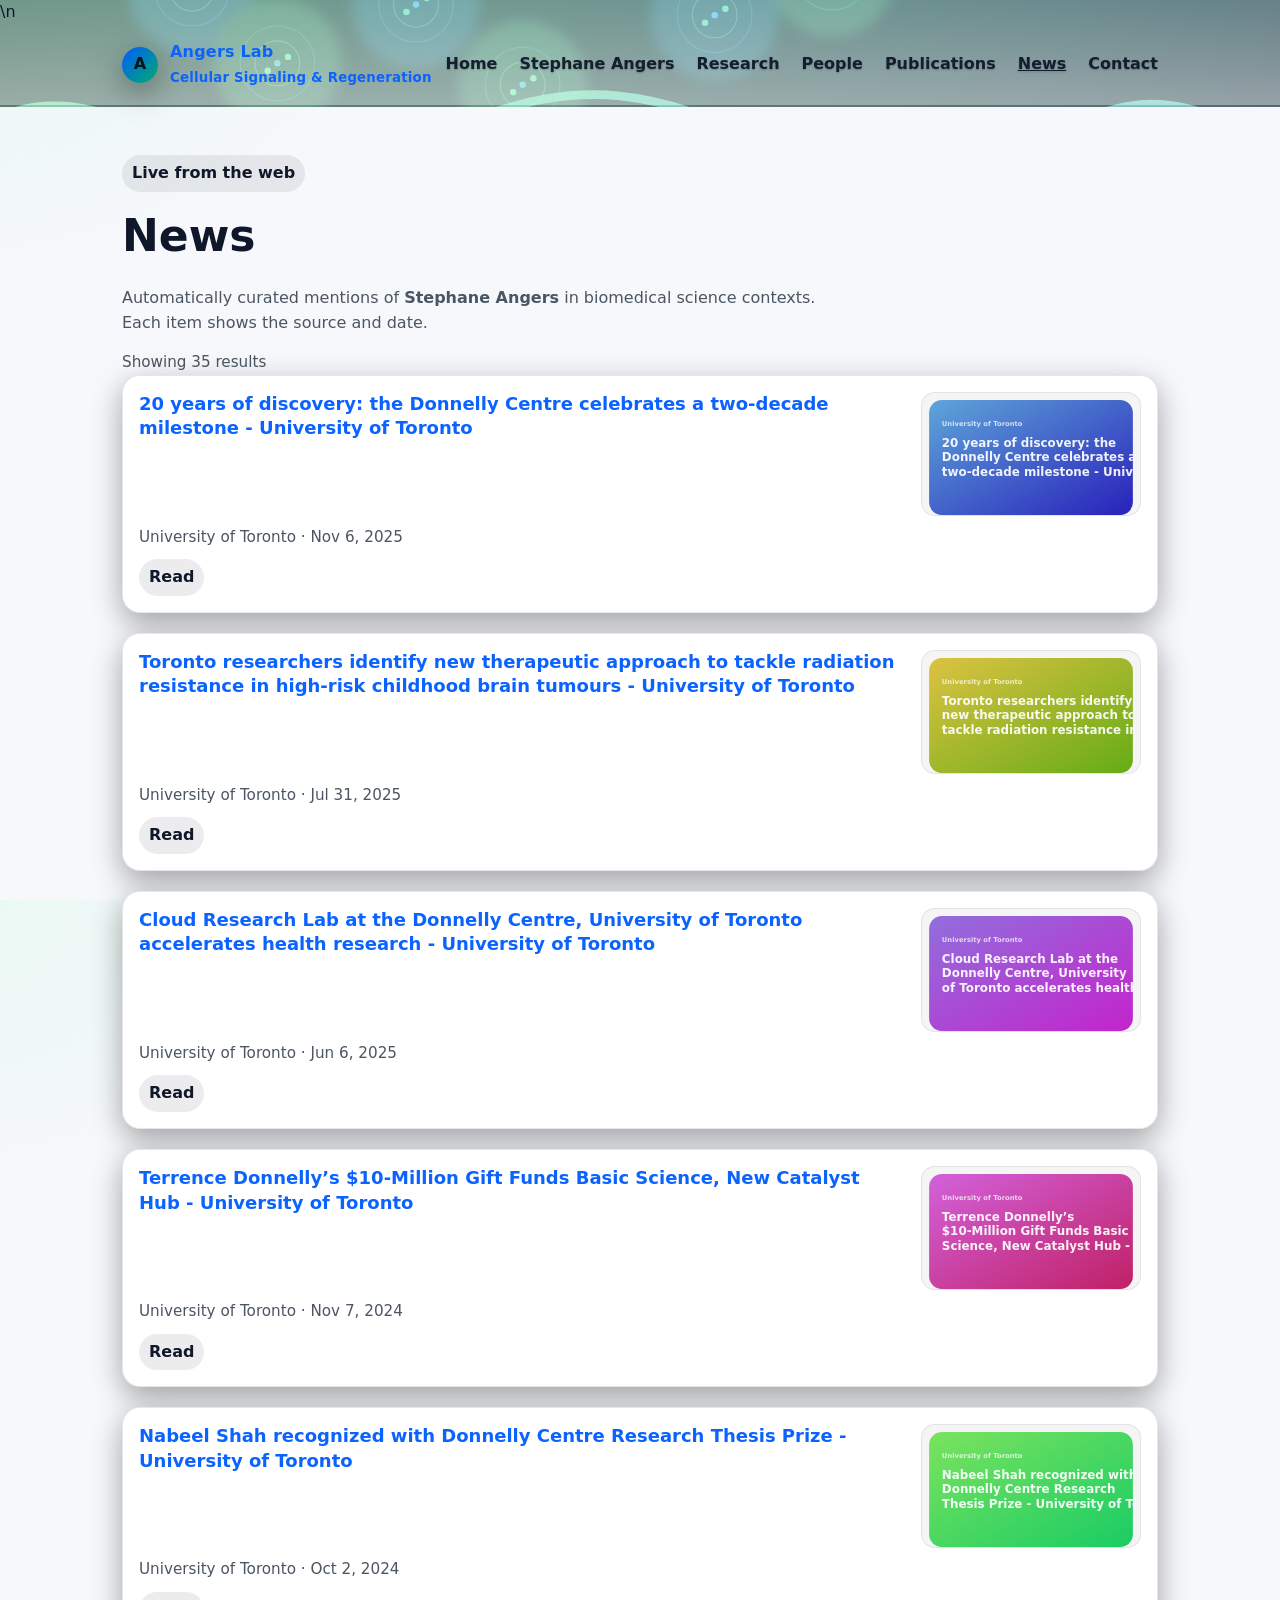
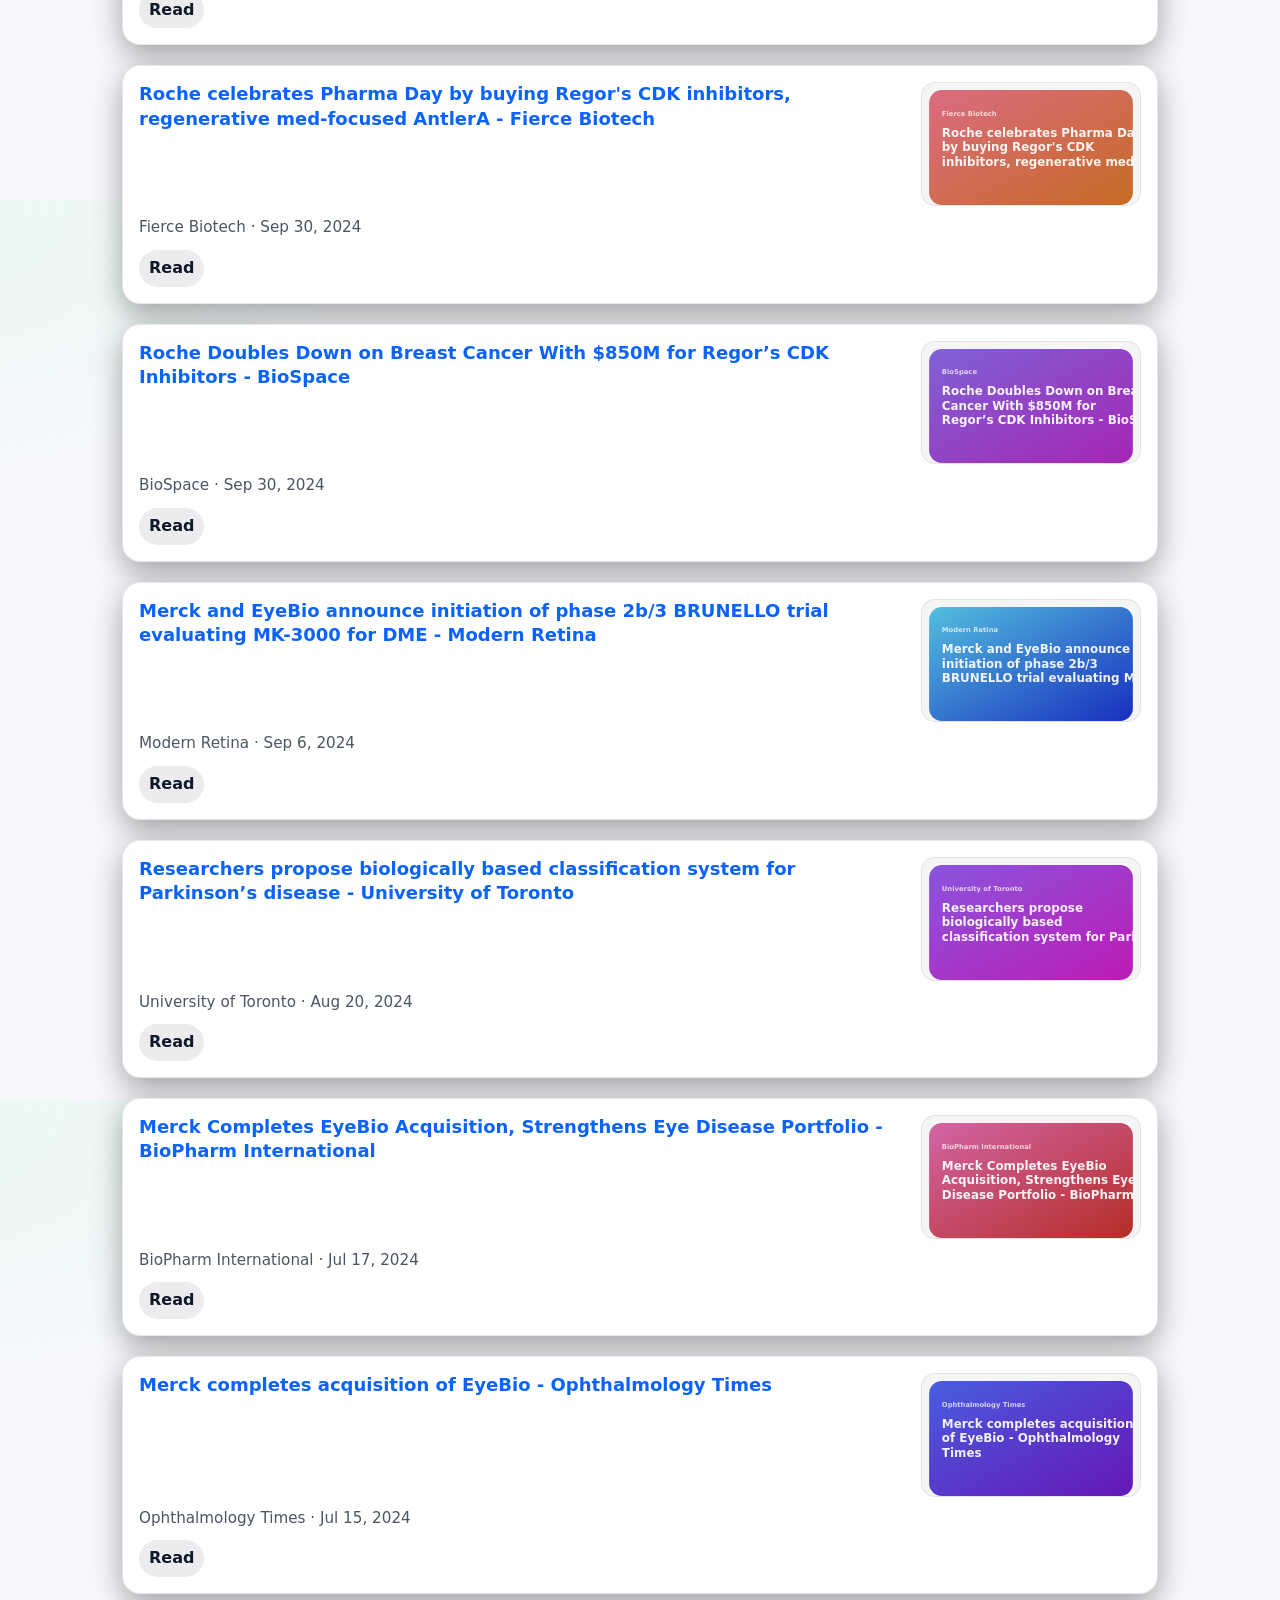
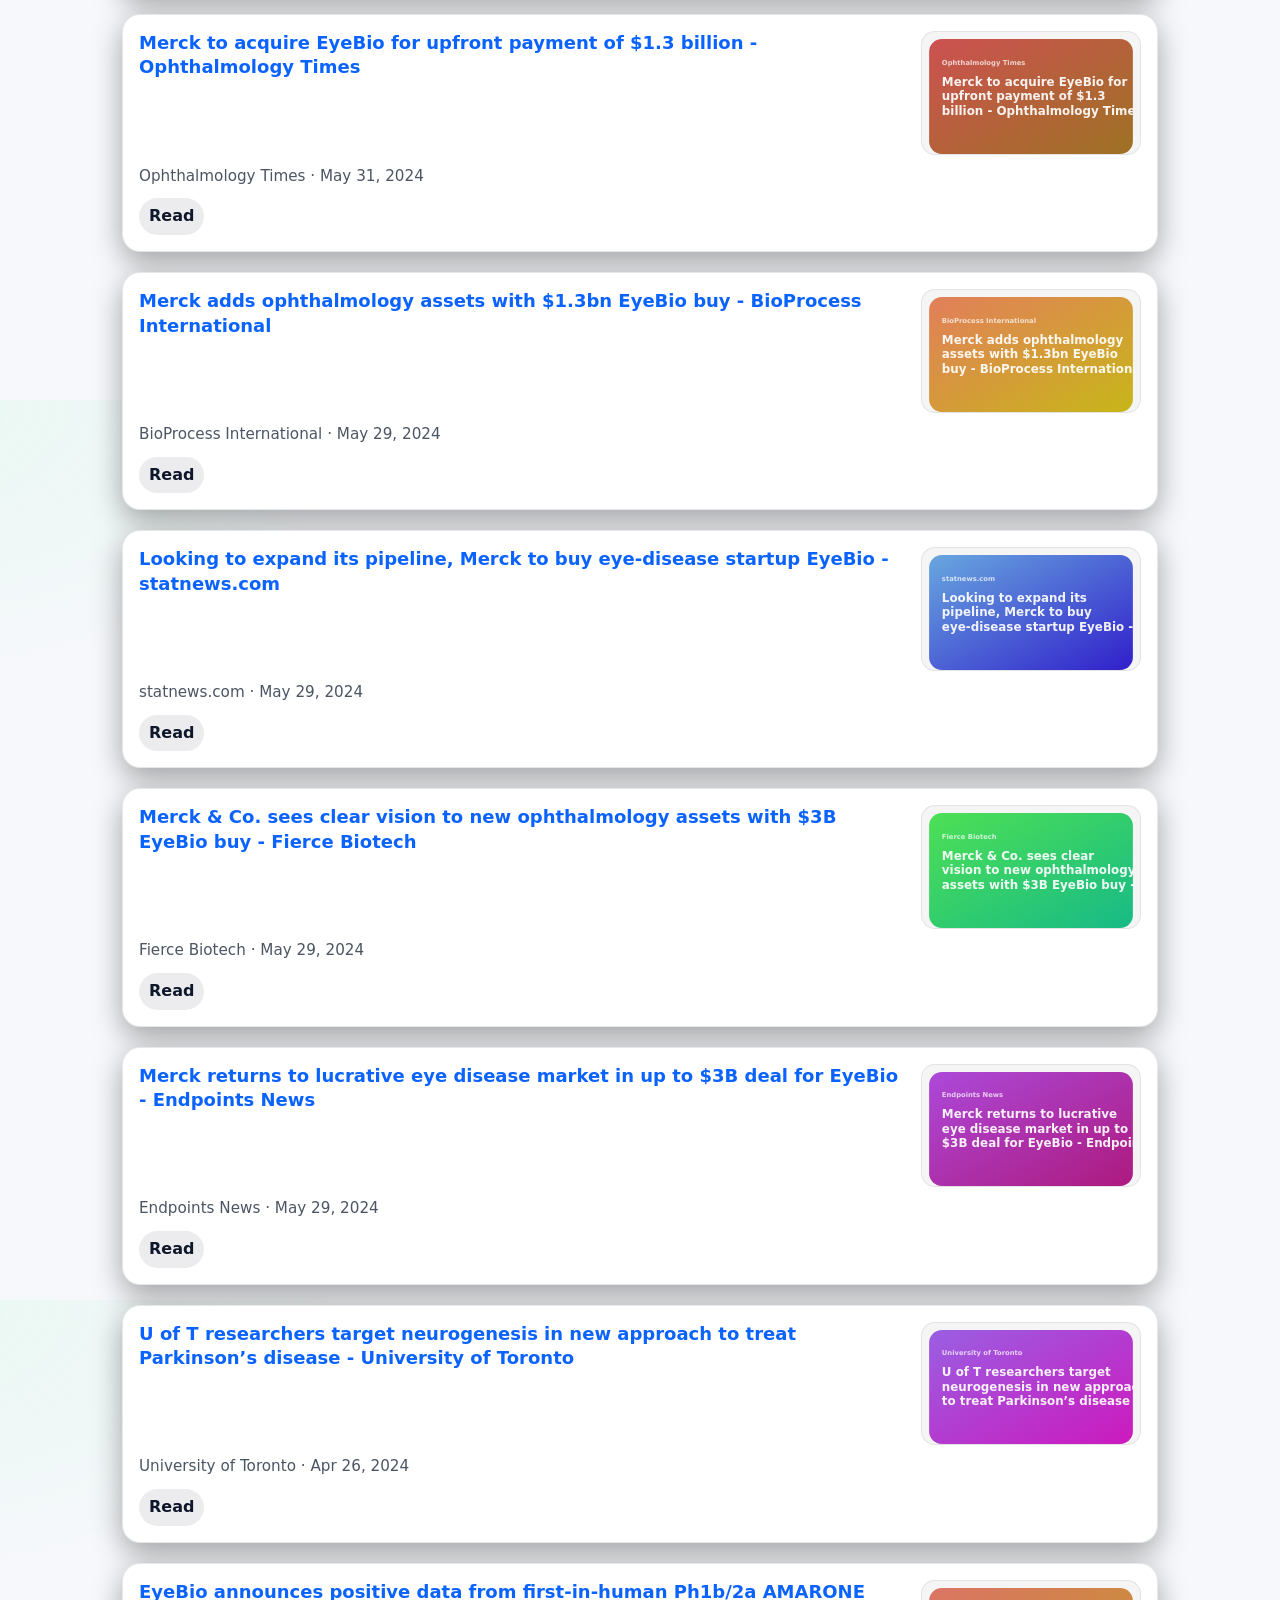
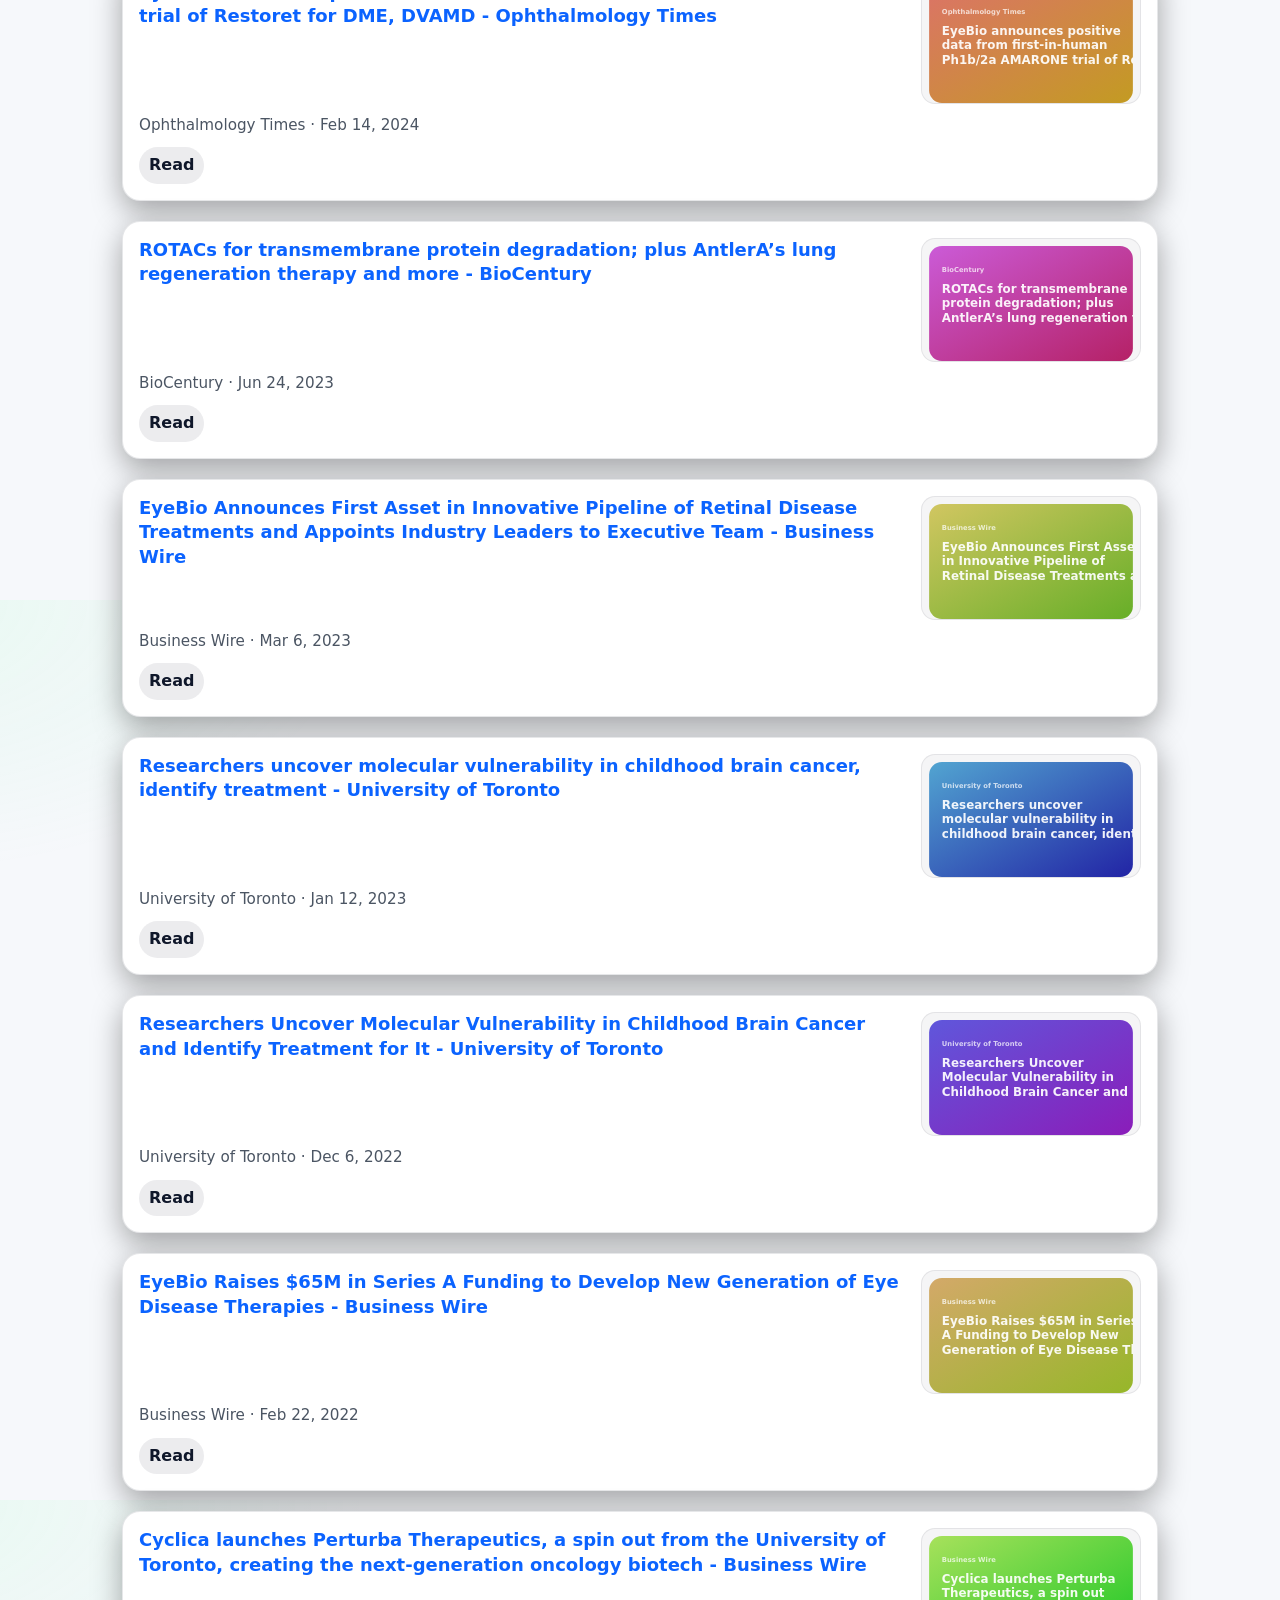
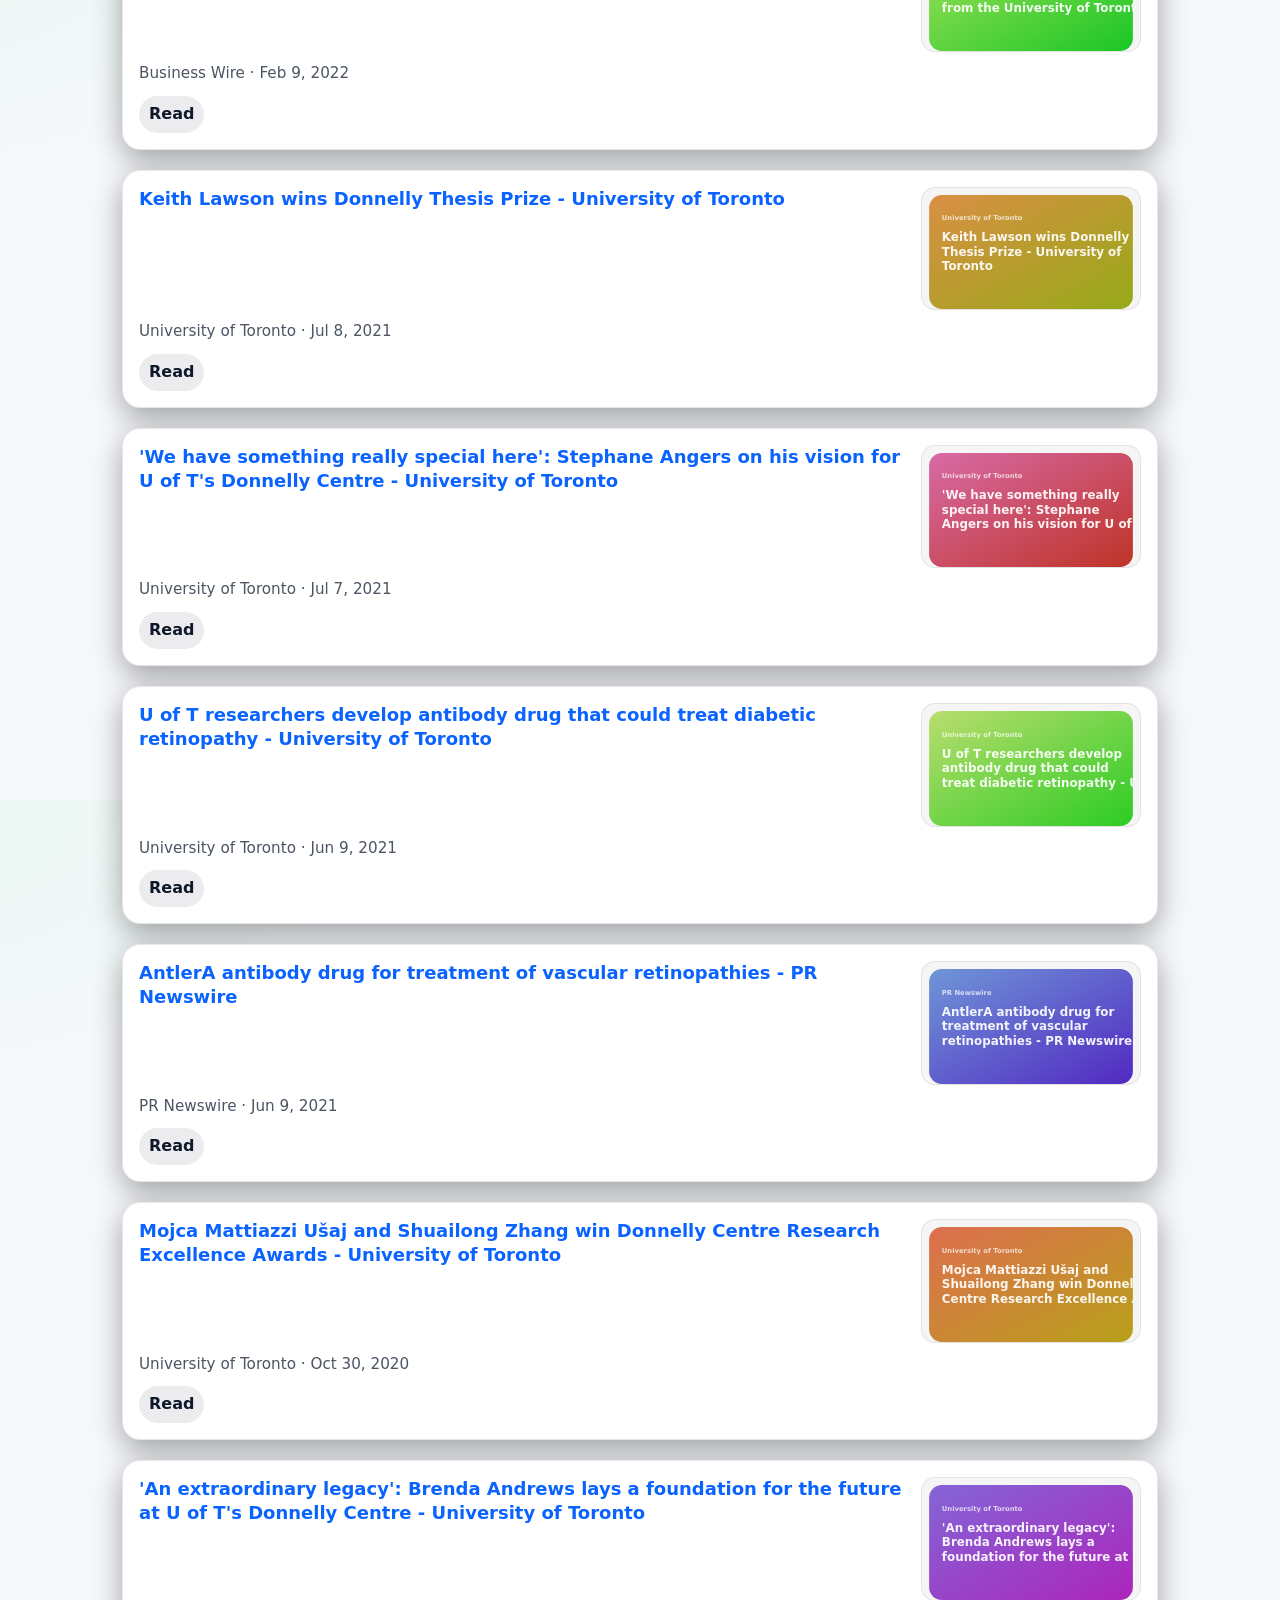
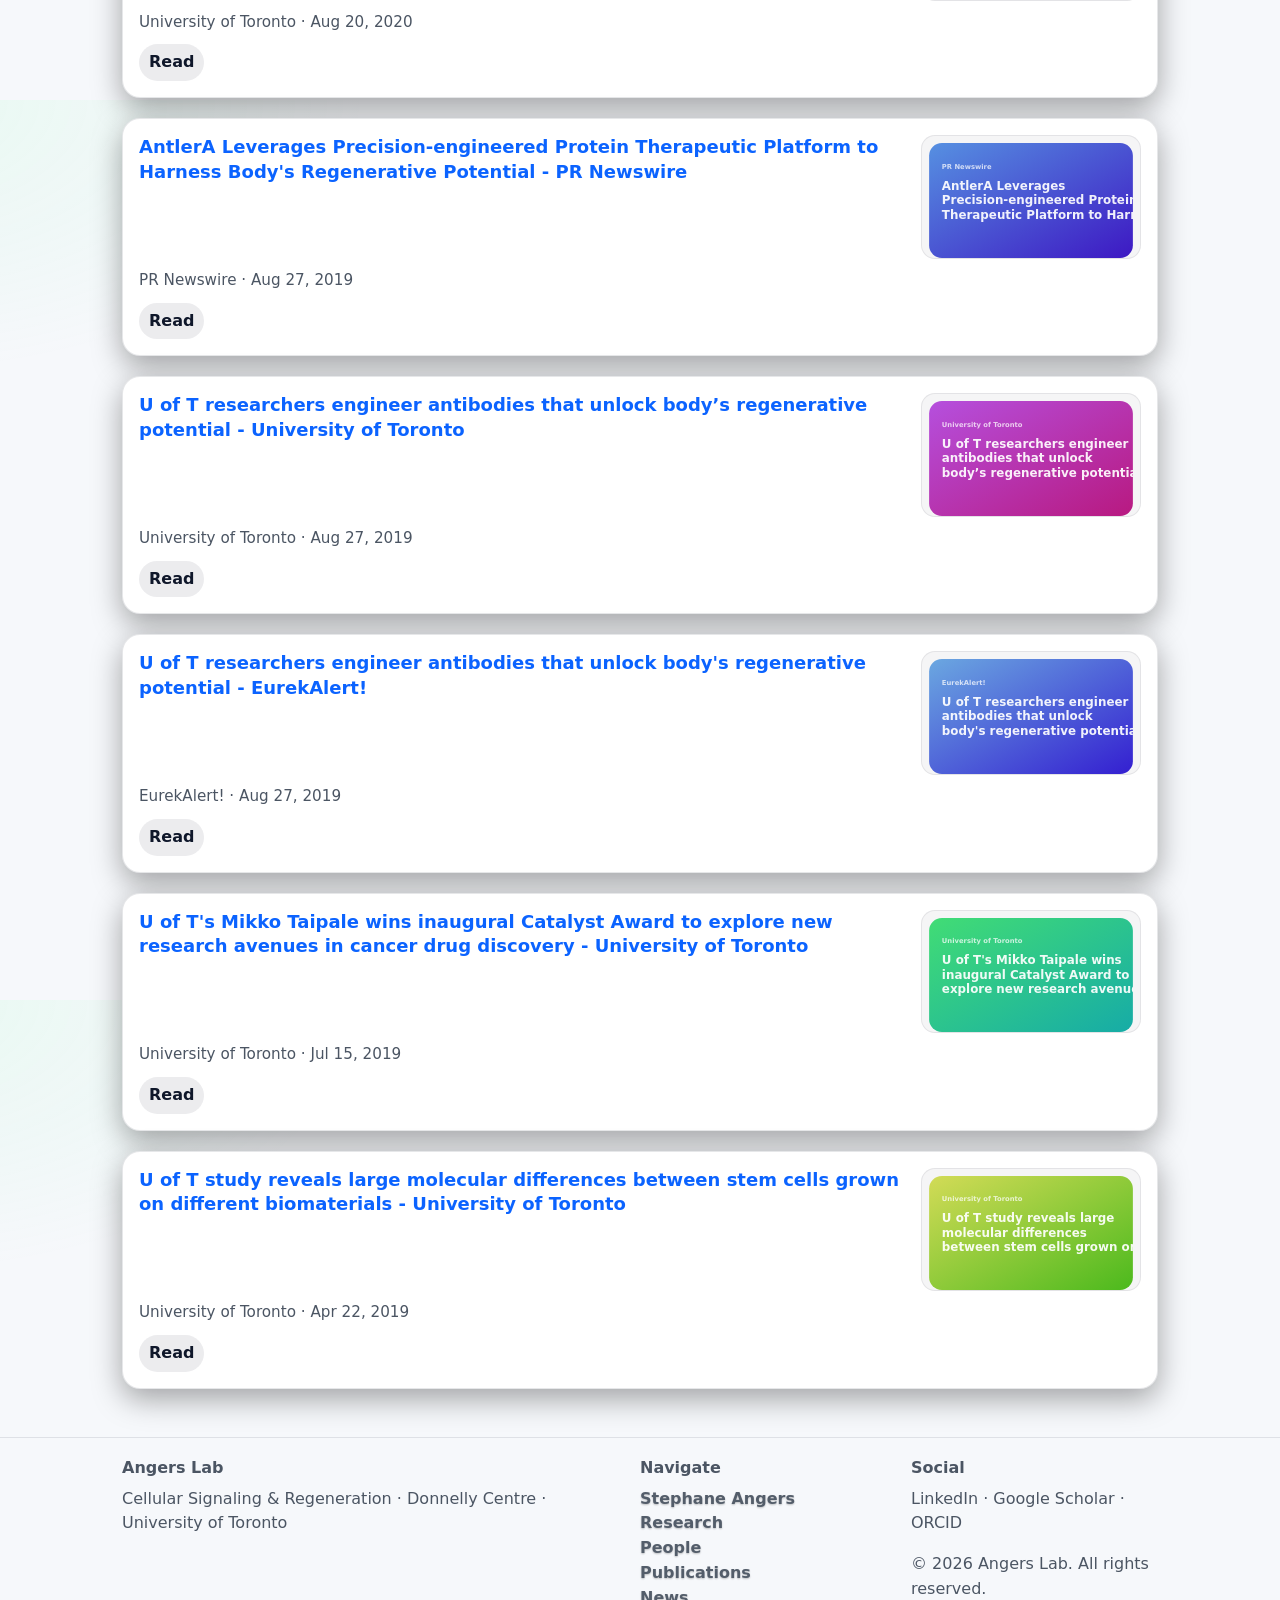
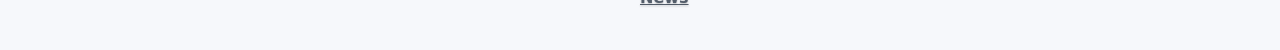
==== news.html @ 7c20252e "Prioritize article images for news thumbnails" ====
<!DOCTYPE html>
<html lang="en">
<head>
  <meta charset="utf-8" />
  <meta name="viewport" content="width=device-width, initial-scale=1" />
  <title>News | Angers Lab</title>
  <meta name="description" content="Latest news featuring Stephane Angers and Angers Lab biomedical research." />
  <link rel="icon" href="data:image/svg+xml,<svg xmlns='http://www.w3.org/2000/svg' viewBox='0 0 100 100'><rect width='100' height='100' fill='%230a0a0a'/><text x='50' y='58' font-size='60' text-anchor='middle' fill='%23ffffff' font-family='Arial, Helvetica, sans-serif'>A</text></svg>">
  <style>
    :root { --bg:#0b0c10; --panel:#111317; --elev:#161a20; --text:#e9eef5; --muted:#aeb6c2; --brand:#59d5ff; --brand-2:#7bffb1; --link:var(--brand); --maxw:1100px; --radius:18px; --shadow:0 10px 30px rgba(0,0,0,.35) }
    @media (prefers-color-scheme: light){ :root{ --bg:#f6f8fb; --panel:#ffffff; --elev:#f1f4f8; --text:#0f172a; --muted:#4b5563; --brand:#005bff; --brand-2:#00ad6b; --link:#0b63ff } }
    *{box-sizing:border-box} html,body{height:100%}
    body{margin:0;font-family:ui-sans-serif,system-ui,-apple-system,Segoe UI,Roboto,Helvetica,Arial;color:var(--text);
         background:radial-gradient(1200px 600px at 80% -50%, rgba(89,213,255,.15), transparent 60%), radial-gradient(900px 500px at -10% 0%, rgba(123,255,177,.12), transparent 55%), var(--bg);
         line-height:1.55}
    a{color:var(--link);text-decoration:none} a:hover{text-decoration:underline}
    .wrap{max-width:var(--maxw);margin-inline:auto;padding-inline:clamp(16px,3vw,32px)}
    h1{font-size:clamp(28px,4vw,44px);margin:10px 0 8px}
    .lead{color:var(--muted);max-width:72ch}
    .sr-only{position:absolute;width:1px;height:1px;padding:0;margin:-1px;overflow:hidden;clip:rect(0,0,0,0);border:0}
    .mt-1{margin-top:6px}.mt-2{margin-top:12px}.mt-3{margin-top:18px}.mt-4{margin-top:26px}
    /* Canonical site header + nav */
    header { position: sticky; top: 0; z-index: 50; backdrop-filter: saturate(140%) blur(8px); background: linear-gradient(180deg, color-mix(in oklab, var(--bg) 30%, transparent), color-mix(in oklab, var(--bg) 55%, transparent)), url('assets/images/banner-wnt.svg') center/cover no-repeat; border-bottom: 2px solid color-mix(in oklab, var(--text) 10%, transparent); }
    .nav { display: flex; align-items: center; justify-content: space-between; height: 80px; }
    .brand { display: flex; align-items: center; gap: 12px; font-weight: 700; letter-spacing: .2px; }
    .brand .logo { width: 36px; height: 36px; border-radius: 50%; background: linear-gradient(135deg, var(--brand), var(--brand-2)); display: grid; place-items: center; color: #001319; font-weight: 900; box-shadow: var(--shadow); }
    nav ul { list-style: none; margin: 0; padding: 0; display: flex; gap: 22px; align-items: center; }
    nav a { color: var(--text); opacity: .95; font-weight: 700; text-shadow: 0 1px 2px rgba(0,0,0,.25); }
    nav a.active { font-weight: bold; text-decoration: underline; }
    .menu-btn { display: none; background: none; border: none; color: var(--text); font-size: 28px; }
    @media (max-width: 860px) {
      nav ul { display: none; position: absolute; top: 64px; left: 0; right: 0; background: var(--panel); border-bottom: 2px solid color-mix(in oklab, var(--text) 10%, transparent); padding: 12px 18px; flex-direction: column; gap: 8px; }
      .menu-btn { display: inline-block !important; }
      nav ul.open { display: flex !important; }
      body.no-scroll { overflow: hidden; }
    }
    /* News list */
    main{padding:clamp(24px,5vw,48px) 0}
    .news-grid{display:grid;grid-template-columns:repeat(12,1fr);gap:clamp(12px,2vw,20px)}
    .news-card{grid-column:span 12;background:var(--panel);border:1px solid color-mix(in oklab, var(--text) 10%, transparent);border-radius:18px;padding:16px;box-shadow:var(--shadow);display:flex;flex-direction:column;gap:clamp(12px,2vw,18px);min-width:0}
    .news-main{display:flex;flex-direction:column;gap:10px;min-width:0}
    .news-header{display:flex;align-items:flex-start;gap:clamp(12px,2vw,18px)}
    .news-title{margin:0;font-size:18px;line-height:1.35;flex:1;min-width:0}
    .news-thumb{width:clamp(150px,28vw,220px);aspect-ratio:16/9;display:grid;place-items:center;border-radius:14px;overflow:hidden;background:color-mix(in oklab, var(--text) 6%, transparent);box-shadow:inset 0 0 0 1px color-mix(in oklab, var(--text) 8%, transparent);color:var(--muted);text-align:center;font-size:.85rem;padding:8px;position:relative;text-decoration:none;font-weight:600;flex-shrink:0}
    .news-thumb:hover{text-decoration:none}
    .news-thumb img{grid-area:1/1;width:100%;height:100%;object-fit:cover}
    .news-thumb__fallback{grid-area:1/1;padding:0 6px}
    .news-thumb.has-image{color:transparent;background:color-mix(in oklab, var(--text) 4%, transparent)}
    .news-thumb.has-image .news-thumb__fallback{display:none}
    .news-thumb.is-empty{color:var(--muted)}
    .news-actions{justify-content:flex-start}
    @media (max-width:720px){
      .news-header{flex-direction:column;align-items:stretch}
      .news-thumb{width:100%}
    }
    .news-meta{color:var(--muted);font-size:.95rem}
    .news-actions{display:flex;gap:10px;flex-wrap:wrap}
    .chip{display:inline-flex;align-items:center;gap:8px;padding:6px 10px;border-radius:999px;background:color-mix(in oklab, var(--text) 8%, transparent);color:var(--text);font-weight:600}
    .empty{color:var(--muted);padding:14px 0}
    footer{border-top:1px solid color-mix(in oklab, var(--text) 10%, transparent);padding:18px 0 32px;color:var(--muted)}
    .footer-grid{display:grid;grid-template-columns:2fr 1fr 1fr;gap:24px}
    .footer-grid a{color:var(--muted)}
    @media (max-width:820px){ .footer-grid{grid-template-columns:1fr} }
  </style>
</head>
<body>
  <a class="sr-only" href="#main">Skip to content</a>
  <header>\n    <div class="wrap nav">
      <a aria-label="Angers Lab Home" class="brand" href="index.html">
        <span class="logo">A</span>
        <span>Angers Lab<br/><small>Cellular Signaling &amp; Regeneration</small></span>
      </a>
      <nav>
        <button class="menu-btn" aria-label="Open menu" onclick="toggleMenu()" aria-expanded="false">☰</button>
        <ul id="menu">
          <li><a href="index.html">Home</a></li>
          <li><a href="stephane-angers.html">Stephane Angers</a></li>
          <li><a href="research.html">Research</a></li>
          <li><a href="people.html">People</a></li>
          <li><a href="publications.html">Publications</a></li>
          <li><a href="news.html" class="active"><span class="active"></span>News</a></li>
          <li><a href="#contact">Contact</a></li>
        </ul>
      </nav>
    </div>
  </header>

  <main id="main">
    <section class="wrap page-head">
      <span class="chip">Live from the web</span>
      <h1>News</h1>
      <p class="lead">Automatically curated mentions of <b>Stephane Angers</b> in biomedical science contexts. Each item shows the source and date.</p>
    </section>

    <section class="wrap" id="news-section">
      <div id="status" class="news-meta"></div>
      <div id="news" class="news-grid" aria-live="polite"></div>
    </section>
  </main>

  <footer>
    <div class="wrap footer-grid">
      <div>
        <b>Angers Lab</b>
        <p class="mt-1">Cellular Signaling &amp; Regeneration · Donnelly Centre · University of Toronto</p>
      </div>
      <div>
        <b>Navigate</b>
        <nav class="mt-1">
          <a href="stephane-angers.html">Stephane Angers</a><br>
          <a href="research.html">Research</a><br>
          <a href="people.html">People</a><br>
          <a href="publications.html">Publications</a><br>
          <a href="news.html" class="active"><span class="active"></span>News</a>
        </nav>
      </div>
      <div>
        <b>Social</b>
        <p class="mt-1"><a href="#" aria-label="LinkedIn">LinkedIn</a> · <a href="#" aria-label="Google Scholar">Google Scholar</a> · <a href="#" aria-label="ORCID">ORCID</a></p>
        <p class="mt-1">© <span id="year"></span> Angers Lab. All rights reserved.</p>
      </div>
    </div>
  </footer>

  <script>
    // Header menu toggle (matches other pages)
    (function () {
      const btn  = document.querySelector('.menu-btn');
      const menu = document.getElementById('menu');
      if (!btn || !menu) return;
      function set(open) {
        menu.classList.toggle('open', open);
        btn.setAttribute('aria-expanded', String(open));
        document.body.classList.toggle('no-scroll', open);
      }
      window.toggleMenu = () => set(!menu.classList.contains('open'));
      menu.querySelectorAll('a').forEach(a => a.addEventListener('click', () => set(false)));
      window.addEventListener('resize', () => { if (window.innerWidth > 860) set(false); });
    })();
    document.getElementById('year').textContent = new Date().getFullYear();

    // --- News aggregation ---
    (async function loadNews(){
      const statusEl = document.getElementById('status');
      const listEl = document.getElementById('news');

      const KEYWORDS = [
        'wnt','frizzled','β-catenin','beta-catenin','cancer','regeneration','glioblastoma','signaling','donnelly','university of toronto','fgf','surrogate','agonist','endothelial','barrier'
      ];

      const PREVIEW_CACHE = new Map();
      const PREVIEW_META_SELECTORS = [
        'meta[property="og:image:secure_url"]',
        'meta[property="og:image:url"]',
        'meta[property="og:image"]',
        'meta[name="og:image"]',
        'meta[property="twitter:image:src"]',
        'meta[name="twitter:image:src"]',
        'meta[property="twitter:image"]',
        'meta[name="twitter:image"]',
        'meta[property="article:image"]',
        'meta[name="image"]',
        'meta[name="thumbnail"]',
        'meta[property="thumbnail"]',
        'link[rel="image_src"]'
      ];
      const AGGREGATOR_HOST_PATTERNS = [
        /(^|\.)news\.google\./i,
        /(^|\.)news\.yahoo\./i,
        /(^|\.)newssearch\.yahoo\./i,
        /(^|\.)news\.search\.yahoo\./i,
        /(^|\.)google\.com$/i
      ];

      function isLikelyImageUrl(url){
        const trimmed = (url || '').trim();
        if(!trimmed || /^data:/i.test(trimmed)) return false;
        const normalized = trimmed.replace(/^https?:\/\//i, '').replace(/^\/\//, '').trim();
        const bare = trimmed.split('?')[0].split('#')[0];
        if(/\.(jpe?g|png|gif|bmp|webp|avif|heic|heif|svg)$/i.test(bare)) return true;
        const query = trimmed.split('?')[1] || '';
        if(/(format|width|height|quality|image|photo|media|thumb|webp|jpeg|jpg|png|img|size|crop|fit|url=|w=|h=)/i.test(query)) return true;
        return /(image|photo|media|thumbnail|uploads|wp-content|cdn|static|assets|img)/i.test(normalized);
      }

      function isProbablyTinyImage(url){
        const trimmed = (url || '').trim();
        if(!trimmed) return false;
        const lower = trimmed.toLowerCase();
        if(/favicon|sprite|avatar|\/ads\//.test(lower)) return true;
        try {
          const parsed = new URL(trimmed, document.baseURI);
          if(parsed.protocol !== 'http:' && parsed.protocol !== 'https:') return false;
          const dims = [];
          parsed.searchParams.forEach((value, key) => {
            if(/^(w|width|h|height|size|s)$/i.test(key)){
              const num = parseInt(value, 10);
              if(isFinite(num)) dims.push(num);
            }
          });
          if(dims.length && dims.every(num => num > 0 && num <= 96)) return true;
          const path = parsed.pathname.toLowerCase();
          if(/\b(icon|avatar|favicon)\b/.test(path)) return true;
        } catch { /* ignore */ }
        return false;
      }

      function chooseFromSrcset(value){
        if(!value || typeof value !== 'string') return '';
        const entries = value.split(',').map(part => {
          const trimmed = part.trim();
          if(!trimmed) return null;
          const tokens = trimmed.split(/\s+/).filter(Boolean);
          if(!tokens.length) return null;
          const urlPart = tokens.shift();
          let width = 0; let density = 0;
          tokens.forEach(token => {
            if(token.endsWith('w')){
              const parsed = parseInt(token, 10);
              if(isFinite(parsed)) width = parsed;
            } else if(token.endsWith('x')){
              const parsed = parseFloat(token);
              if(isFinite(parsed)) density = parsed;
            }
          });
          return { url: (urlPart || '').trim(), width, density };
        }).filter(entry => entry && entry.url && !/^data:/i.test(entry.url));
        if(!entries.length) return '';
        entries.sort((a, b) => {
          if(a.width !== b.width) return b.width - a.width;
          return b.density - a.density;
        });
        return entries[0]?.url || '';
      }

      function bestFromImageElement(el){
        if(!el) return '';
        const prioritizedAttrs = [
          'data-original', 'data-src', 'data-srcset', 'data-large-image', 'data-lazy-src', 'data-highres', 'data-hires',
          'data-img', 'data-image', 'data-photo', 'data-fullsrc', 'data-full-src', 'srcset', 'src'
        ];
        for(const attr of prioritizedAttrs){
          const val = el.getAttribute(attr);
          if(!val) continue;
          if(attr.includes('srcset')){
            const chosen = chooseFromSrcset(val);
            if(chosen) return chosen;
          } else {
            const trimmed = val.trim();
            if(trimmed && !/^data:/i.test(trimmed) && (attr === 'src' || isLikelyImageUrl(trimmed))) return trimmed;
          }
        }
        if(el.dataset){
          for(const key of Object.keys(el.dataset)){
            if(/(src|image|photo|img)$/i.test(key)){
              const val = el.dataset[key];
              if(val && val.trim() && !/^data:/i.test(val)){
                const trimmed = val.trim();
                if(isLikelyImageUrl(trimmed) || /(^https?:|^\/\/)/i.test(trimmed) || trimmed.startsWith('/')) return trimmed;
              }
            }
          }
        }
        return '';
      }

      function bestFromPicture(el){
        if(!el) return '';
        const sources = el.querySelectorAll('source[srcset], source[data-srcset]');
        for(const source of sources){
          const val = source.getAttribute('srcset') || source.getAttribute('data-srcset');
          const chosen = chooseFromSrcset(val);
          if(chosen) return chosen;
        }
        const img = el.querySelector('img');
        if(img){
          const fromImg = bestFromImageElement(img);
          if(fromImg) return fromImg;
        }
        return '';
      }

      function gatherJsonLdImages(value, out){
        if(!value) return;
        if(typeof value === 'string'){
          const trimmed = value.trim();
          if(trimmed && !/^data:/i.test(trimmed) && isLikelyImageUrl(trimmed)) out.push(trimmed);
          return;
        }
        if(Array.isArray(value)){
          value.forEach(v => gatherJsonLdImages(v, out));
          return;
        }
        if(typeof value === 'object'){
          const keys = Object.keys(value);
          for(const key of ['url','contentUrl','image','imageUrl','thumbnail','thumbnailUrl','logo','@id']){
            if(key in value) gatherJsonLdImages(value[key], out);
          }
          for(const key of keys){
            if(/image|thumbnail|logo/i.test(key)) gatherJsonLdImages(value[key], out);
          }
        }
      }

      function parseJsonLd(text){
        if(!text) return [];
        const trimmed = text.trim();
        if(!trimmed) return [];
        const attempts = [trimmed];
        if(trimmed.startsWith('{') && /}\s*\n\s*{/.test(trimmed)){
          attempts.push('[' + trimmed.replace(/}\s*\n\s*(?={)/g, '},{') + ']');
        }
        for(const attempt of attempts){
          try{ return Array.isArray(JSON.parse(attempt)) ? JSON.parse(attempt) : [JSON.parse(attempt)]; }
          catch{ /* ignore */ }
        }
        return [];
      }

      function findJsonLdImage(doc){
        const scripts = doc.querySelectorAll('script[type="application/ld+json"]');
        for(const script of scripts){
          const candidates = [];
          const parsed = parseJsonLd(script.textContent || '');
          parsed.forEach(node => gatherJsonLdImages(node, candidates));
          const first = candidates.find(val => !!val && !/^data:/i.test(val) && isLikelyImageUrl(val));
          if(first) return first;
        }
        return '';
      }

      function findDocumentImage(doc){
        if(!doc) return '';
        const selectors = [
          'article picture', 'main picture', 'figure picture', 'picture',
          'article img', 'main img', 'figure img', 'amp-img', 'img'
        ];
        for(const selector of selectors){
          const node = doc.querySelector(selector);
          if(!node) continue;
          const picture = node.tagName && node.tagName.toLowerCase() === 'picture'
            ? node
            : (typeof node.closest === 'function' ? node.closest('picture') : null);
          if(picture){
            const fromPicture = bestFromPicture(picture);
            if(fromPicture) return fromPicture;
          }
          if(node.tagName && node.tagName.toLowerCase() === 'amp-img'){
            const amp = node.getAttribute('src') || node.getAttribute('data-src');
            if(amp && amp.trim() && !/^data:/i.test(amp) && (isLikelyImageUrl(amp) || /(^https?:|^\/\/)/i.test(amp) || amp.trim().startsWith('/'))){
              return amp.trim();
            }
          }
          const fromImg = bestFromImageElement(node);
          if(fromImg) return fromImg;
        }
        const preload = doc.querySelector('link[rel="preload"][as="image"], link[rel="prefetch"][as="image"]');
        if(preload){
          const href = preload.getAttribute('href');
          if(href && href.trim() && !/^data:/i.test(href) && isLikelyImageUrl(href)) return href.trim();
        }
        return '';
      }

      function toProxyURL(url){
        if(!url) return '';
        try {
          const normalized = new URL(url, document.baseURI);
          if(normalized.protocol !== 'http:' && normalized.protocol !== 'https:'){
            return '';
          }
          const target = normalized.protocol + '//' + normalized.host + normalized.pathname + normalized.search + normalized.hash;
          return 'https://r.jina.ai/' + target;
        } catch { return ''; }
      }

      function proxiedImageUrl(url){
        if(!url) return '';
        try {
          const parsed = new URL(url, document.baseURI);
          if(parsed.protocol !== 'http:' && parsed.protocol !== 'https:') return '';
          const host = parsed.host.replace(/^www\./, '');
          if(host === 'images.weserv.nl') return '';
          const proxyTarget = parsed.host + parsed.pathname + (parsed.search || '') + (parsed.hash || '');
          return 'https://images.weserv.nl/?url=' + encodeURIComponent(proxyTarget) + '&w=1080&h=608&fit=cover&we=1';
        } catch { return ''; }
      }

      function proxyFetch(url, init){
        const proxied = toProxyURL(url);
        if(!proxied) return Promise.reject(new Error('Invalid URL'));
        const opts = Object.assign({ cache:'no-cache' }, init || {});
        return fetch(proxied, opts);
      }

      function hostFrom(url){
        try { return new URL(url).host.replace(/^www\./,''); } catch { return ''; }
      }

      function buildFaviconUrl(url){
        const host = hostFrom(url);
        if(!host) return '';
        return 'https://www.google.com/s2/favicons?sz=256&domain_url=' + encodeURIComponent('https://' + host);
      }

      function isAggregatorUrl(url){
        try {
          const host = new URL(url).host;
          return AGGREGATOR_HOST_PATTERNS.some(re => re.test(host));
        } catch { return false; }
      }

      function safeDecodeURIComponent(str){
        if(typeof str !== 'string') return '';
        try { return decodeURIComponent(str); }
        catch { return ''; }
      }

      function decodeBase64Variant(value){
        if(typeof value !== 'string' || typeof atob !== 'function') return '';
        const sanitized = value.replace(/\s+/g, '').replace(/-/g, '+').replace(/_/g, '/');
        if(!/^[A-Za-z0-9+/=]+$/.test(sanitized)) return '';
        try {
          let padded = sanitized;
          while(padded.length % 4) padded += '=';
          return atob(padded);
        } catch { return ''; }
      }

      function extractUrlFromText(text, base){
        if(typeof text !== 'string' || !text) return '';
        const matches = text.match(/https?:\/\/[^\s"'<>]+/g);
        if(!matches) return '';
        for(const match of matches){
          const candidate = resolveUrlMaybe(match, base);
          if(candidate && !isAggregatorUrl(candidate) && !isLikelyImageUrl(candidate)) return candidate;
        }
        return '';
      }

      function decodeAggregatorLink(value, original){
        if(!value) return '';
        const attempts = new Set();
        const queue = [];
        const push = str => {
          if(typeof str !== 'string' || !str.trim() || attempts.has(str)) return;
          attempts.add(str);
          queue.push(str);
        };
        push(value);
        const resolved = resolveUrlMaybe(value, original);
        if(resolved) push(resolved);
        if(isAggregatorUrl(original)) push(original);

        // decode nested URI components aggressively (handles repeated encoding)
        for(const originalAttempt of Array.from(attempts)){
          let current = originalAttempt;
          let decoded = safeDecodeURIComponent(current);
          let depth = 0;
          while(decoded && decoded !== current && depth < 4){
            push(decoded);
            current = decoded;
            decoded = safeDecodeURIComponent(current);
            depth += 1;
          }
        }

        for(const str of queue){
          const extracted = extractUrlFromText(str, original);
          if(extracted) return extracted;
        }

        const more = new Set(queue);
        queue.forEach(str => {
          if(typeof str !== 'string') return;
          const parts = str.split(/[/?&]/);
          for(const part of parts){
            if(part.length < 8) continue;
            more.add(part);
            const decoded = safeDecodeURIComponent(part);
            if(decoded && decoded !== part) more.add(decoded);
          }
        });

        for(const fragment of more){
          if(typeof fragment !== 'string' || fragment.length < 8) continue;
          const decoded = decodeBase64Variant(fragment);
          if(decoded){
            const extracted = extractUrlFromText(decoded, original);
            if(extracted) return extracted;
          }
        }
        return '';
      }

      function fmtDate(dstr){
        const d = new Date(dstr || '');
        if(!(d instanceof Date) || isNaN(d.getTime())) return dstr || '';
        return d.toLocaleDateString(undefined, {year:'numeric', month:'short', day:'numeric'});
      }

      function includesBioKeywords(text){
        const t = (text||'').toLowerCase();
        return KEYWORDS.some(k => t.includes(k));
      }

      function resolveUrlMaybe(value, base){
        if(!value) return '';
        try { return new URL(value, base || undefined).href; }
        catch { return ''; }
      }

      function normalizeLinkKey(link){
        if(!link) return '';
        try {
          const url = new URL(link, document.baseURI);
          url.hash = '';
          return url.href;
        } catch {
          return String(link || '').trim();
        }
      }

      function mergeItemsWithFeed(localItems, feedItems){
        if(!Array.isArray(localItems) || !localItems.length) return Array.isArray(localItems) ? localItems : [];
        if(!Array.isArray(feedItems) || !feedItems.length) return localItems;
        const lookup = new Map();
        const remember = (key, value) => {
          if(key && !lookup.has(key)) lookup.set(key, value);
        };
        feedItems.forEach(item => {
          if(!item || typeof item !== 'object') return;
          remember(normalizeLinkKey(item.link), item);
          const titleKey = (item.title || '').trim().toLowerCase();
          if(titleKey) remember('title:' + titleKey, item);
        });
        return localItems.map(item => {
          if(!item || typeof item !== 'object') return item;
          const linkKey = normalizeLinkKey(item.link);
          const titleKey = (item.title || '').trim().toLowerCase();
          const match = lookup.get(linkKey) || (titleKey ? lookup.get('title:' + titleKey) : null);
          if(!match) return item;
          return Object.assign({}, match, item);
        });
      }

      function preferExternalArticleUrl(value, original){
        const resolved = resolveUrlMaybe(value, original);
        if(resolved && resolved !== original && !isAggregatorUrl(resolved) && !isLikelyImageUrl(resolved)) return resolved;

        let parsed = null;
        if(resolved){
          try { parsed = new URL(resolved); } catch { parsed = null; }
        }
        if(parsed){
          const nestedParam = parsed.searchParams.get('url') || parsed.searchParams.get('u') || parsed.searchParams.get('target') || parsed.searchParams.get('dest');
          if(nestedParam){
            const nested = resolveUrlMaybe(nestedParam, original);
            if(nested && !isAggregatorUrl(nested) && !isLikelyImageUrl(nested)) return nested;
          }
        }

        if(isAggregatorUrl(original) || (resolved && isAggregatorUrl(resolved))){
          const aggregatorCandidate = decodeAggregatorLink(resolved || value || original, original);
          if(aggregatorCandidate) return aggregatorCandidate;
          const fallback = decodeAggregatorLink(value, original) || decodeAggregatorLink(original, original);
          if(fallback) return fallback;
        }

        if(resolved && resolved !== original && !isLikelyImageUrl(resolved)) return resolved;
        return '';
      }

      function extractRedirectUrl(doc, originalLink, html){
        if(!doc) return '';
        const tryUrl = value => preferExternalArticleUrl(value, originalLink);
        const refresh = doc.querySelector('meta[http-equiv="refresh" i]');
        if(refresh){
          const content = refresh.getAttribute('content') || '';
          const match = content.match(/url=([^;]+)/i);
          if(match){
            const candidate = tryUrl(match[1].trim().replace(/^['"]|['"]$/g, ''));
            if(candidate) return candidate;
          }
        }
        const canonical = doc.querySelector('link[rel="canonical"]');
        if(canonical){
          const candidate = tryUrl(canonical.getAttribute('href'));
          if(candidate) return candidate;
        }
        const ogUrl = doc.querySelector('meta[property="og:url"], meta[name="og:url"]');
        if(ogUrl){
          const candidate = tryUrl(ogUrl.getAttribute('content'));
          if(candidate) return candidate;
        }
        const alt = doc.querySelector('link[rel="alternate"][href]');
        if(alt){
          const candidate = tryUrl(alt.getAttribute('href'));
          if(candidate) return candidate;
        }
        const anchors = doc.querySelectorAll('a[href]');
        for(const anchor of anchors){
          const candidate = tryUrl(anchor.getAttribute('href'));
          if(candidate) return candidate;
        }
        if(typeof html === 'string' && html){
          const matches = html.match(/https?:\/\/[^"'\s<>]+/g) || [];
          for(const raw of matches){
            const cleaned = raw.replace(/&amp;/g, '&');
            const candidate = tryUrl(cleaned);
            if(candidate) return candidate;
          }
        }
        return '';
      }

      function findImageUrlsInText(text, base){
        if(typeof text !== 'string' || !text.trim()) return [];
        const seen = new Set();
        const results = [];
        const push = raw => {
          if(!raw || seen.has(raw)) return;
          const cleaned = raw.replace(/&amp;/g, '&').trim();
          const resolved = resolveUrlMaybe(cleaned, base);
          if(!resolved || !isLikelyImageUrl(resolved) || isProbablyTinyImage(resolved)) return;
          seen.add(raw);
          results.push(resolved);
        };
        const attrRegex = /\b(?:srcset|data-srcset)=(["'])([^"']+)\1/gi;
        let match;
        while((match = attrRegex.exec(text))){
          const chosen = chooseFromSrcset(match[2]);
          if(chosen) push(chosen);
        }
        const simpleAttr = /\b(?:src|data-src|data-original|data-image|data-photo|content|href)=(["'])([^"']+)\1/gi;
        while((match = simpleAttr.exec(text))){
          if(match[2]) push(match[2]);
        }
        const mdRegex = /!\[[^\]]*\]\(([^)]+)\)/g;
        while((match = mdRegex.exec(text))){
          if(match[1]) push(match[1]);
        }
        const urlRegex = /https?:\/\/[^\s"'<>)+]+/g;
        while((match = urlRegex.exec(text))){
          push(match[0]);
        }
        return results;
      }

      function directImageFromItem(item){
        if(!item || typeof item !== 'object') return '';
        const candidates = [
          item.image, item.imageUrl, item.urlToImage, item.thumbnail, item.thumbnailUrl, item.image_link, item.imageLink, item.picture,
          item.enclosure && (typeof item.enclosure === 'string' ? item.enclosure : item.enclosure.url || item.enclosure.link),
          item.media && (item.media.url || item.media.image),
          item['media:content'] && (item['media:content'].url || item['media:content'].href),
          item['media:thumbnail'] && item['media:thumbnail'].url
        ];
        for(const candidate of candidates){
          if(typeof candidate !== 'string') continue;
          const trimmed = candidate.trim();
          if(!trimmed || isProbablyTinyImage(trimmed)) continue;
          return trimmed;
        }
        const htmlSnippets = [item.description, item.summary, item.content, item.contentSnippet, item['content:encoded']];
        for(const snippet of htmlSnippets){
          if(typeof snippet !== 'string' || !snippet.trim()) continue;
          try {
            const parsed = new DOMParser().parseFromString(snippet, 'text/html');
            const docImg = findDocumentImage(parsed);
            if(docImg) return docImg;
            const inlineImg = parsed.querySelector('img');
            if(inlineImg){
              const fromImg = bestFromImageElement(inlineImg);
              if(fromImg) return fromImg;
            }
            const textImgs = findImageUrlsInText(snippet, document.baseURI);
            if(textImgs.length) return textImgs[0];
          } catch {
            /* ignore snippet parse errors */
          }
        }
        return '';
      }

      function ensureThumbFallback(el, text){
        if(!el) return null;
        let fallback = el.querySelector('.news-thumb__fallback');
        if(!fallback){
          fallback = document.createElement('span');
          fallback.className = 'news-thumb__fallback';
          el.appendChild(fallback);
        }
        if(typeof text === 'string') fallback.textContent = text;
        return fallback;
      }

      function displayPreviewImage(el, src, base, onError){
        if(!el) return false;
        const original = (src || '').trim();
        const resolved = /^data:/i.test(original) ? original : resolveUrlMaybe(original, base || document.baseURI);
        if(!resolved) return false;
        const sources = [];
        const seen = new Set();
        const push = value => {
          if(!value || seen.has(value)) return;
          seen.add(value);
          sources.push(value);
        };
        push(resolved);
        if(!/^data:/i.test(resolved)){
          const proxy = proxiedImageUrl(resolved);
          if(proxy) push(proxy);
        }
        if(!sources.length) return false;
        ensureThumbFallback(el, 'Loading preview…');
        Array.from(el.querySelectorAll('img')).forEach(img => img.remove());
        el.classList.remove('is-empty');
        el.classList.remove('has-image');
        const img = document.createElement('img');
        img.alt = '';
        img.loading = 'lazy';
        img.decoding = 'async';
        img.referrerPolicy = 'no-referrer';
        el.appendChild(img);
        const handleFailure = () => {
          img.remove();
          el.classList.remove('has-image');
          el.classList.add('is-empty');
          if(typeof onError === 'function') onError();
          else ensureThumbFallback(el, 'Preview unavailable');
        };
        const tryNext = () => {
          if(!sources.length){
            handleFailure();
            return;
          }
          img.src = sources.shift();
        };
        img.addEventListener('load', () => { el.classList.add('has-image'); }, { once:true });
        img.addEventListener('error', () => {
          if(sources.length){
            tryNext();
            return;
          }
          handleFailure();
        });
        tryNext();
        return true;
      }

      function clamp(value, min, max){
        return Math.min(max, Math.max(min, value));
      }

      function hashCode(str){
        let hash = 0;
        const input = (str || '').trim();
        for(let i = 0; i < input.length; i++){
          hash = (hash << 5) - hash + input.charCodeAt(i);
          hash |= 0;
        }
        return Math.abs(hash);
      }

      function wrapTitleLines(title, maxLength, maxLines){
        const words = (title || '').trim().split(/\s+/).filter(Boolean);
        if(words.length === 0) return ['Latest biomedical news'];
        const lines = [];
        let current = '';
        let index = 0;
        while(index < words.length && lines.length < maxLines){
          const word = words[index];
          const candidate = current ? current + ' ' + word : word;
          if(candidate.length <= maxLength || !current){
            current = candidate;
            index += 1;
          } else {
            lines.push(current);
            current = '';
            if(lines.length === maxLines - 1){
              break;
            }
          }
        }
        if(current && lines.length < maxLines){
          lines.push(current);
        }
        if(lines.length < maxLines && index < words.length){
          lines.push(words.slice(index).join(' '));
        }
        return lines.slice(0, maxLines).map(line => line.trim()).filter(Boolean);
      }

      function sanitizeSvgText(str){
        return (str || '').replace(/[&<>"']/g, ch => ({'&':'&amp;','<':'&lt;','>':'&gt;','"':'&quot;','\'':'&#39;'}[ch]));
      }

      function generatedPreviewDataUrl(item){
        if(!item) return '';
        const title = (item.title || '(untitled)').trim();
        const source = (item.source || hostFrom(item.link) || 'Angers Lab News').trim();
        const hash = hashCode(title + '|' + source);
        const hue = hash % 360;
        const hue2 = (hue + 38) % 360;
        const sat = clamp(55 + (hash % 18), 45, 70);
        const light = clamp(48 + (hash % 10), 42, 60);
        const gradA = `hsl(${hue}, ${sat}%, ${light + 8}%)`;
        const gradB = `hsl(${hue2}, ${sat + 8}%, ${light - 10}%)`;
        const lines = wrapTitleLines(title, 28, 3).map(sanitizeSvgText);
        const safeSource = sanitizeSvgText(source);
        const svg = `<?xml version="1.0" encoding="UTF-8"?>\n` +
          `<svg xmlns="http://www.w3.org/2000/svg" viewBox="0 0 960 540" role="img" aria-label="${sanitizeSvgText(title)}">` +
            `<defs>` +
              `<linearGradient id="g" x1="0" y1="0" x2="1" y2="1">` +
                `<stop offset="0%" stop-color="${gradA}"/>` +
                `<stop offset="100%" stop-color="${gradB}"/>` +
              `</linearGradient>` +
            `</defs>` +
            `<rect width="960" height="540" rx="60" fill="url(#g)"/>` +
            `<g fill="rgba(255,255,255,0.92)" font-family="'Segoe UI', 'Inter', system-ui" font-weight="600">` +
              `<text x="60" y="120" font-size="32" opacity="0.8">${safeSource}</text>` +
              `<text x="60" y="220" font-size="56" line-height="1.2">` +
                lines.map((line, idx) => `<tspan x="60" dy="${idx === 0 ? 0 : 68}">${line}</tspan>`).join('') +
              `</text>` +
            `</g>` +
          `</svg>`;
        return 'data:image/svg+xml;charset=utf-8,' + encodeURIComponent(svg);
      }

      function showNoPreview(el, text, item){
        if(!el) return;
        Array.from(el.querySelectorAll('img')).forEach(img => img.remove());
        el.classList.remove('has-image');
        el.classList.add('is-empty');
        const favicon = buildFaviconUrl(item && item.link);
        if(favicon){
          const ok = displayPreviewImage(el, favicon, document.baseURI, () => showNoPreview(el, text, Object.assign({}, item, { link:'' })));
          if(ok) return;
        }
        const generated = generatedPreviewDataUrl(item);
        if(generated){
          const ok = displayPreviewImage(el, generated, document.baseURI, () => ensureThumbFallback(el, text || 'Preview unavailable'));
          if(ok) return;
        }
        ensureThumbFallback(el, text || 'Preview unavailable');
      }

      function findMetaImage(doc){
        if(!doc) return '';
        for(const selector of PREVIEW_META_SELECTORS){
          const node = doc.querySelector(selector);
          if(!node) continue;
          const attr = selector.startsWith('link') ? 'href' : 'content';
          const value = node.getAttribute(attr);
          if(value && value.trim()) return value.trim();
        }
        return '';
      }

      async function discoverPreview(link, visited){
        if(!link) return '';
        const seen = visited || new Set();
        if(seen.has(link)) return '';
        seen.add(link);
        if(isAggregatorUrl(link)){
          const decoded = decodeAggregatorLink(link, link);
          if(decoded && !seen.has(decoded)){
            const redirected = await discoverPreview(decoded, seen);
            if(redirected) return redirected;
          }
        }
        try{
          const res = await proxyFetch(link);
          if(!res.ok) throw new Error('HTTP '+res.status);
          const html = await res.text();
          const doc = new DOMParser().parseFromString(html, 'text/html');
          const candidates = [];
          const seenCandidates = new Set();
          const addCandidate = raw => {
            if(!raw) return;
            const resolved = resolveUrlMaybe(raw, link);
            if(!resolved || seenCandidates.has(resolved) || isProbablyTinyImage(resolved)) return;
            seenCandidates.add(resolved);
            candidates.push(resolved);
          };
          const docImage = findDocumentImage(doc);
          if(docImage) addCandidate(docImage);
          const meta = findMetaImage(doc);
          if(meta) addCandidate(meta);
          const jsonLd = findJsonLdImage(doc);
          if(jsonLd) addCandidate(jsonLd);
          const textImages = findImageUrlsInText(html, link);
          if(textImages.length){
            textImages.forEach(addCandidate);
          }
          const redirect = extractRedirectUrl(doc, link, html);
          if(redirect && !seen.has(redirect)){
            const redirected = await discoverPreview(redirect, seen);
            if(redirected) return redirected;
          }
          for(const candidate of candidates){ if(candidate) return candidate; }
        }catch(err){ console.warn('Preview image fetch failed', link, err); }
        return '';
      }

      function getPreviewImage(link){
        if(!link) return Promise.resolve('');
        if(PREVIEW_CACHE.has(link)) return PREVIEW_CACHE.get(link);
        const promise = discoverPreview(link, new Set()).then(src => src || '').catch(() => '');
        PREVIEW_CACHE.set(link, promise);
        return promise;
      }

      // Try a local JSON first if you opt to build it via GitHub Actions
      async function tryLocalJSON(){
        try{
          const r = await fetch('assets/data/news.json', {cache:'no-cache'});
          if(!r.ok) return [];
          const arr = await r.json();
          return Array.isArray(arr) ? arr : [];
        }catch{ return []; }
      }

      async function fetchRSS(url){
        // Use r.jina.ai as a CORS-friendly proxy that returns raw feed text
        const res = await proxyFetch(url);
        if(!res.ok) throw new Error('HTTP '+res.status);
        const xml = await res.text();
        const doc = new DOMParser().parseFromString(xml, 'text/xml');
        const items = Array.from(doc.querySelectorAll('item'));
        function textContent(node, selector){
          const found = node.querySelector(selector);
          return found?.textContent?.trim() || '';
        }
        function attr(el, name){
          if(!el) return '';
          return (el.getAttribute(name) || '').trim();
        }
        function first(node, selectors){
          for(const selector of selectors){
            const match = node.querySelector(selector);
            if(match) return match;
          }
          return null;
        }
        return items.map(it => {
          const linkText = textContent(it, 'link');
          const link = linkText.trim();
          const host = link ? (() => { try { return new URL(link).host.replace(/^www\./,''); } catch { return ''; } })() : '';
          const description = textContent(it, 'description');
          const summary = textContent(it, 'summary');
          const contentEncoded = textContent(it, 'content\\:encoded');
          const enclosureEl = first(it, ['enclosure[url]', 'enclosure']);
          const mediaContentEl = first(it, ['media\\:content[url]', 'media\\:group media\\:content[url]', 'media\\:content', 'media\\:group media\\:content']);
          const mediaThumbEl = first(it, ['media\\:thumbnail[url]', 'media\\:group media\\:thumbnail[url]', 'media\\:thumbnail', 'media\\:group media\\:thumbnail']);
          const imageNode = first(it, ['image url', 'image']);

          const out = {
            title: textContent(it, 'title'),
            link,
            pubDate: textContent(it, 'pubDate'),
            source: textContent(it, 'source') || host,
            description,
            summary,
            'content:encoded': contentEncoded
          };

          if(enclosureEl){
            const enclosureUrl = attr(enclosureEl, 'url') || attr(enclosureEl, 'href');
            if(enclosureUrl){
              out.enclosure = {
                url: enclosureUrl,
                type: attr(enclosureEl, 'type'),
                length: attr(enclosureEl, 'length')
              };
              if(!out.image && isLikelyImageUrl(enclosureUrl)){
                out.image = enclosureUrl;
              }
            }
          }

          if(mediaContentEl){
            const mediaUrl = attr(mediaContentEl, 'url') || attr(mediaContentEl, 'href');
            if(mediaUrl){
              const mediaObj = {
                url: mediaUrl,
                type: attr(mediaContentEl, 'type'),
                medium: attr(mediaContentEl, 'medium'),
                width: attr(mediaContentEl, 'width'),
                height: attr(mediaContentEl, 'height')
              };
              out['media:content'] = mediaObj;
              if(!out.image && (isLikelyImageUrl(mediaUrl) || /^image\//i.test(mediaObj.type) || /image/i.test(mediaObj.medium))){
                out.image = mediaUrl;
              }
            }
          }

          if(mediaThumbEl){
            const thumbUrl = attr(mediaThumbEl, 'url') || attr(mediaThumbEl, 'href');
            if(thumbUrl){
              const thumbObj = {
                url: thumbUrl,
                width: attr(mediaThumbEl, 'width'),
                height: attr(mediaThumbEl, 'height')
              };
              out['media:thumbnail'] = thumbObj;
              if(!out.thumbnail && isLikelyImageUrl(thumbUrl)){
                out.thumbnail = thumbUrl;
              }
            }
          }

          if(imageNode){
            const inline = textContent(imageNode, 'url') || imageNode.textContent?.trim() || '';
            if(inline) out.image = out.image || inline;
          }

          return out;
        });
      }

      async function tryFeeds(){
        const feeds = [
          // Google News RSS — country/language set to CA/en
          'https://news.google.com/rss/search?q=%22Stephane%20Angers%22%20(biomedical%20OR%20Wnt%20OR%20Toronto%20OR%20Donnelly%20Centre%20OR%20cancer%20OR%20signaling)&hl=en-CA&gl=CA&ceid=CA:en',
          // Yahoo News RSS
          'https://news.search.yahoo.com/rss?p=%22Stephane%20Angers%22%20(biomedical%20OR%20Wnt%20OR%20Toronto%20OR%20cancer%20OR%20signaling)'
        ];
        const out = [];
        for(const f of feeds){
          try { out.push(...(await fetchRSS(f))); }
          catch(e) { console.warn('Feed failed', f, e); }
        }
        return out;
      }

      try {
        statusEl.textContent = 'Loading news…';
        statusEl.title = '';
        let usedLocalJSON = false;
        let items = await tryLocalJSON();
        if(items.length > 0){
          usedLocalJSON = true;
          try {
            const feedItems = await tryFeeds();
            if(Array.isArray(feedItems) && feedItems.length){
              const enriched = mergeItemsWithFeed(items, feedItems);
              const seenKeys = new Set();
              enriched.forEach(it => {
                if(!it || typeof it !== 'object') return;
                const key = (it.link || it.title || '').trim();
                if(key) seenKeys.add(key);
              });
              feedItems.forEach(feedItem => {
                if(!feedItem) return;
                const key = (feedItem.link || feedItem.title || '').trim();
                if(!key || seenKeys.has(key)) return;
                seenKeys.add(key);
                enriched.push(feedItem);
              });
              items = enriched;
            }
          } catch (err) {
            console.warn('Feed enrichment failed', err);
          }
        } else {
          items = await tryFeeds();
        }

        // Deduplicate by link/title and filter to biomedical context
        const seen = new Set();
        items = items.filter(it => {
          if(!it || typeof it !== 'object') return false;
          const key = (it.link || it.title).trim();
          if(!key || seen.has(key)) return false;
          seen.add(key);
          const text = (it.title || '') + ' ' + (it.description || '');
          if(usedLocalJSON){ return true; }
          const hasName = /stephane\s+angers/i.test(text) || /stephane\s+angers/i.test(it.link||'');
          return hasName && includesBioKeywords(text + ' ' + (it.link||''));
        });

        // Sort by date desc (falls back to original order if invalid dates)
        items.sort((a,b)=> (new Date(b.pubDate).getTime() || 0) - (new Date(a.pubDate).getTime() || 0));

        listEl.textContent = '';
        if(items.length === 0){
          statusEl.textContent = 'No recent biomedical news found. Try again later or add items to assets/data/news.json.';
          const p = document.createElement('p');
          p.className = 'empty';
          p.textContent = 'Tip: Schedule a GitHub Action to write assets/data/news.json nightly from Google News/Yahoo queries for fully reliable updates.';
          listEl.appendChild(p);
          return;
        }

        statusEl.textContent = 'Showing ' + items.length + ' result' + (items.length>1?'s':'');
        for(const it of items){
          const art = document.createElement('article');
          art.className = 'news-card';
          const main = document.createElement('div');
          main.className = 'news-main';
          const header = document.createElement('div');
          header.className = 'news-header';

          const h = document.createElement('h3');
          h.className = 'news-title';
          const a = document.createElement('a');
          a.href = it.link || '#';
          a.rel = 'noopener noreferrer';
          a.target = '_blank';
          a.textContent = it.title || '(untitled)';
          h.appendChild(a);

          const meta = document.createElement('div');
          meta.className = 'news-meta';
          const src = it.source || (it.link ? new URL(it.link).host.replace(/^www\./,'') : '');
          meta.textContent = [src, fmtDate(it.pubDate)].filter(Boolean).join(' · ');

          const preview = document.createElement(it.link ? 'a' : 'div');
          preview.className = 'news-thumb';
          if(it.link){
            preview.href = it.link;
            preview.target = '_blank';
            preview.rel = 'noopener noreferrer';
            preview.setAttribute('aria-label', 'Open "' + (it.title || 'article') + '" in new tab');
          }
          if(!it.link){
            ensureThumbFallback(preview, 'Preview unavailable');
          }
          header.appendChild(h);
          header.appendChild(preview);

          main.appendChild(header);
          main.appendChild(meta);

          const action = document.createElement('div');
          action.className = 'news-actions';
          const chip = document.createElement('a');
          chip.className = 'chip';
          chip.href = it.link || '#';
          chip.target = '_blank';
          chip.rel = 'noopener noreferrer';
          chip.textContent = 'Read';
          action.appendChild(chip);
          main.appendChild(action);

          art.appendChild(main);
          listEl.appendChild(art);

          const baseUrl = it.link || document.baseURI;
          const inlineImage = directImageFromItem(it);
          let inlineAttempted = false;
          let inlineLoaded = false;
          const useGeneratedFallback = (message) => showNoPreview(preview, message, it);
          const tryInline = (force = false) => {
            if(!inlineImage) return false;
            if(!inlineAttempted || force || !inlineLoaded){
              inlineAttempted = true;
              inlineLoaded = displayPreviewImage(preview, inlineImage, baseUrl, () => {
                inlineLoaded = false;
                useGeneratedFallback();
              });
            }
            return inlineLoaded;
          };

          if(inlineImage){
            tryInline();
          } else if(it.link){
            ensureThumbFallback(preview, 'Loading preview…');
          }

          if(it.link){
            getPreviewImage(it.link).then(src => {
              if(src){
                inlineLoaded = false;
                if(displayPreviewImage(preview, src, it.link, () => {
                  if(!tryInline()) useGeneratedFallback();
                })) return;
              }
              if(!tryInline()) useGeneratedFallback();
            }).catch(() => {
              if(!tryInline()) useGeneratedFallback();
            });
          } else if(!tryInline()){
            useGeneratedFallback('No link available');
          }
        }
      } catch (err){
        statusEl.textContent = 'Failed to load news: ' + err.message;
        statusEl.title = (err && (err.stack || err.message)) || '';
      }
    })();
  </script>
</body>
</html>
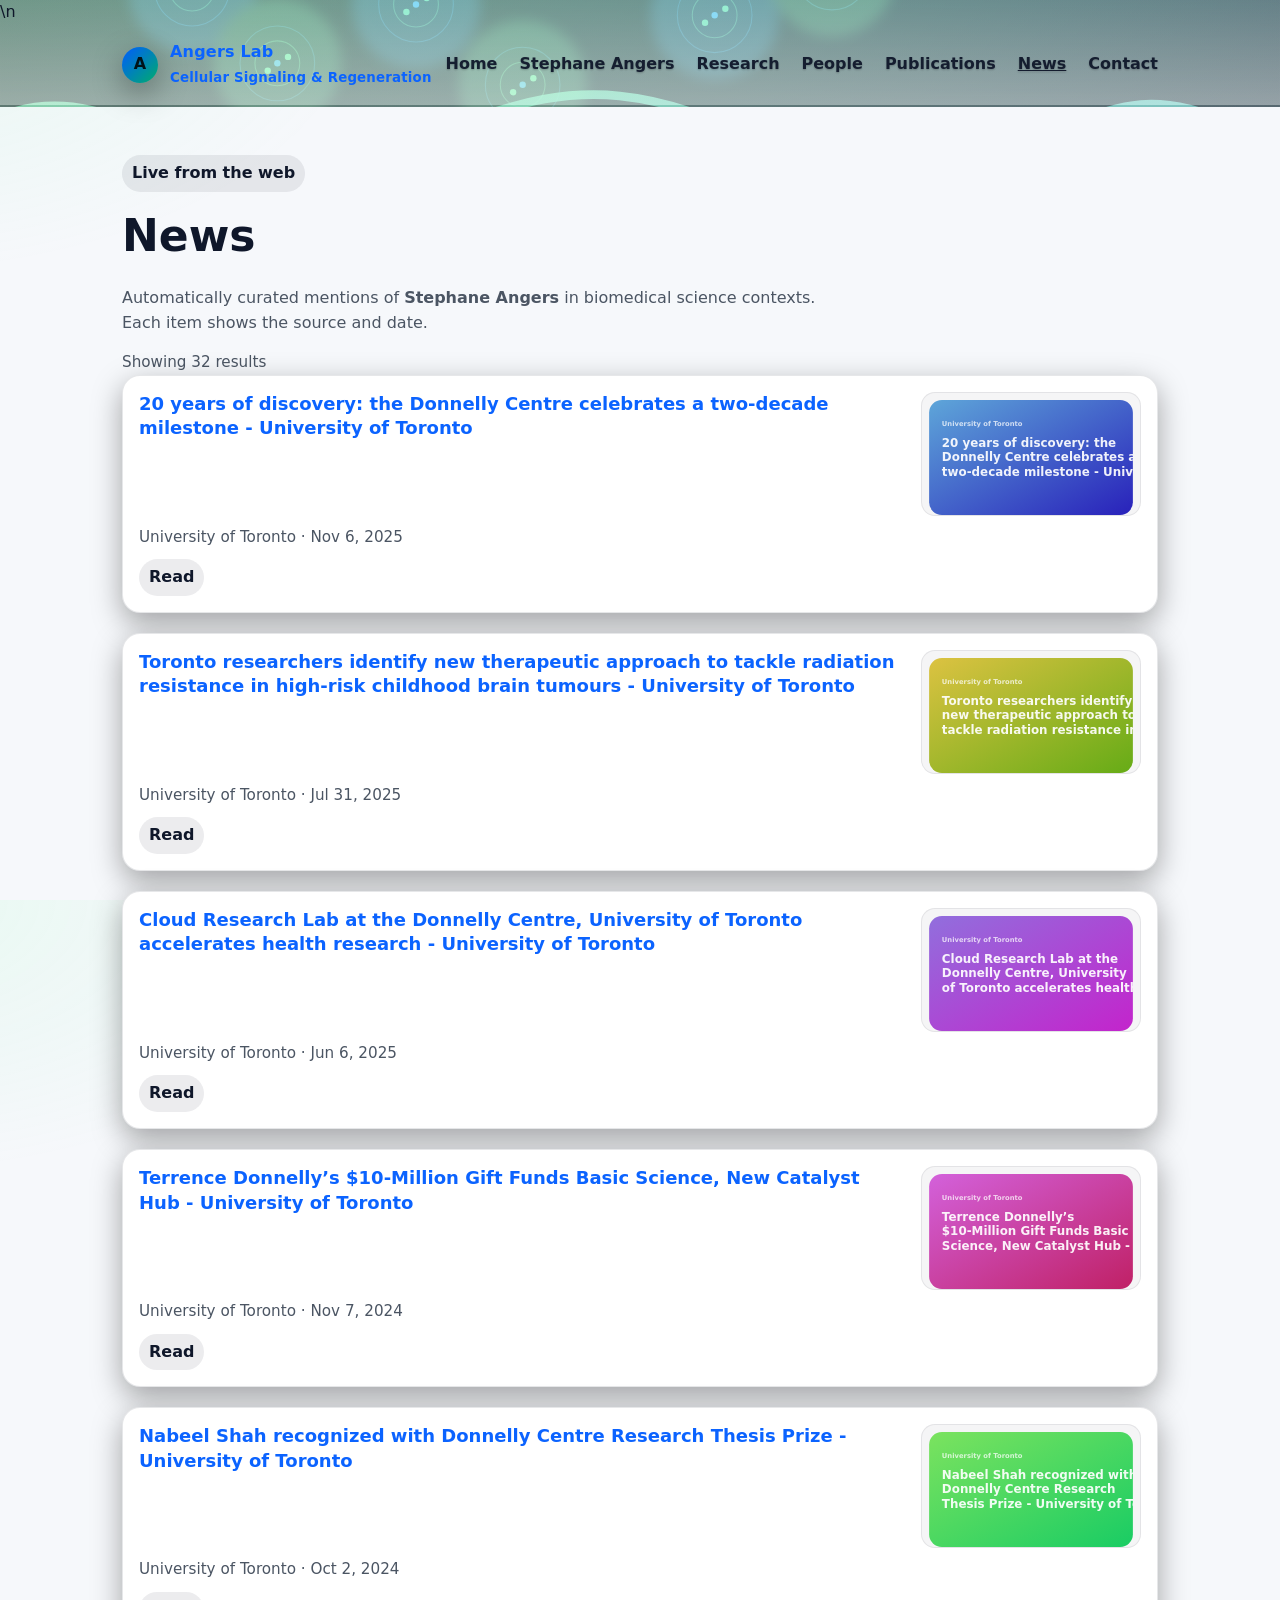
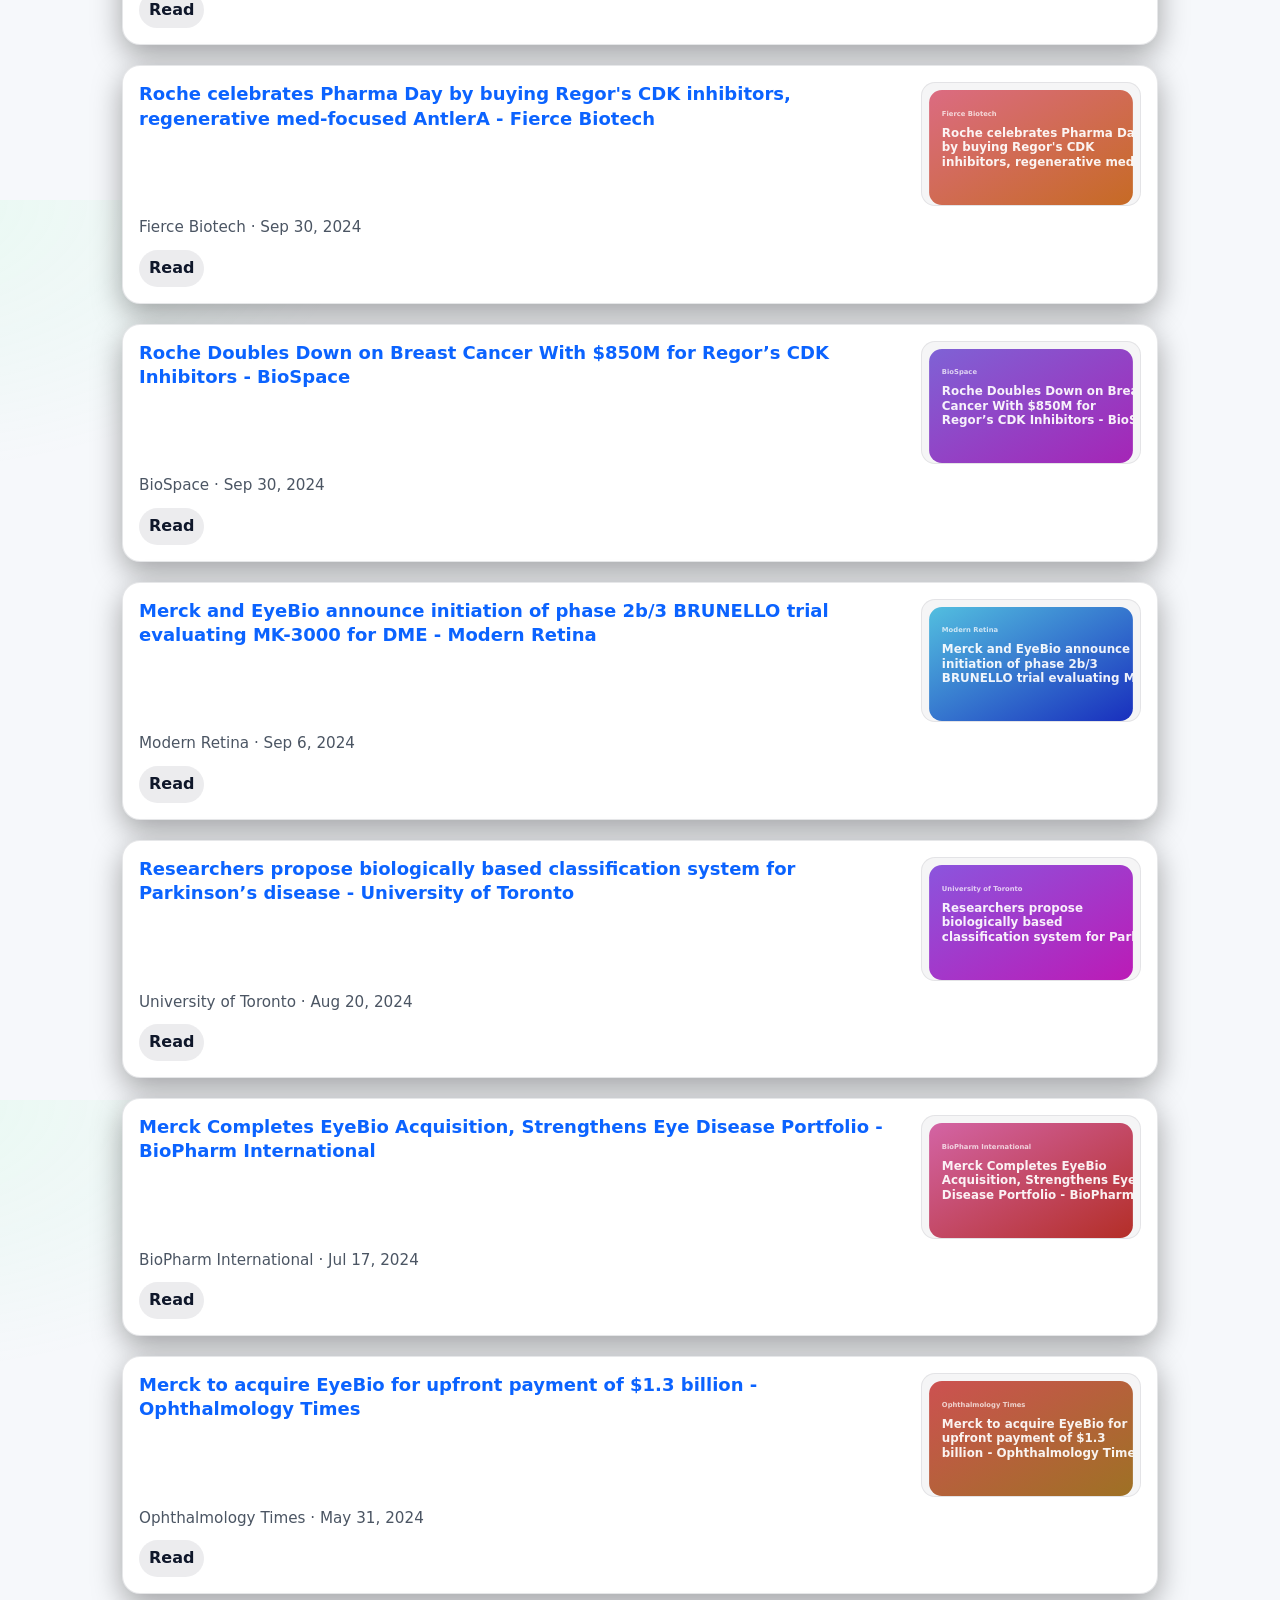
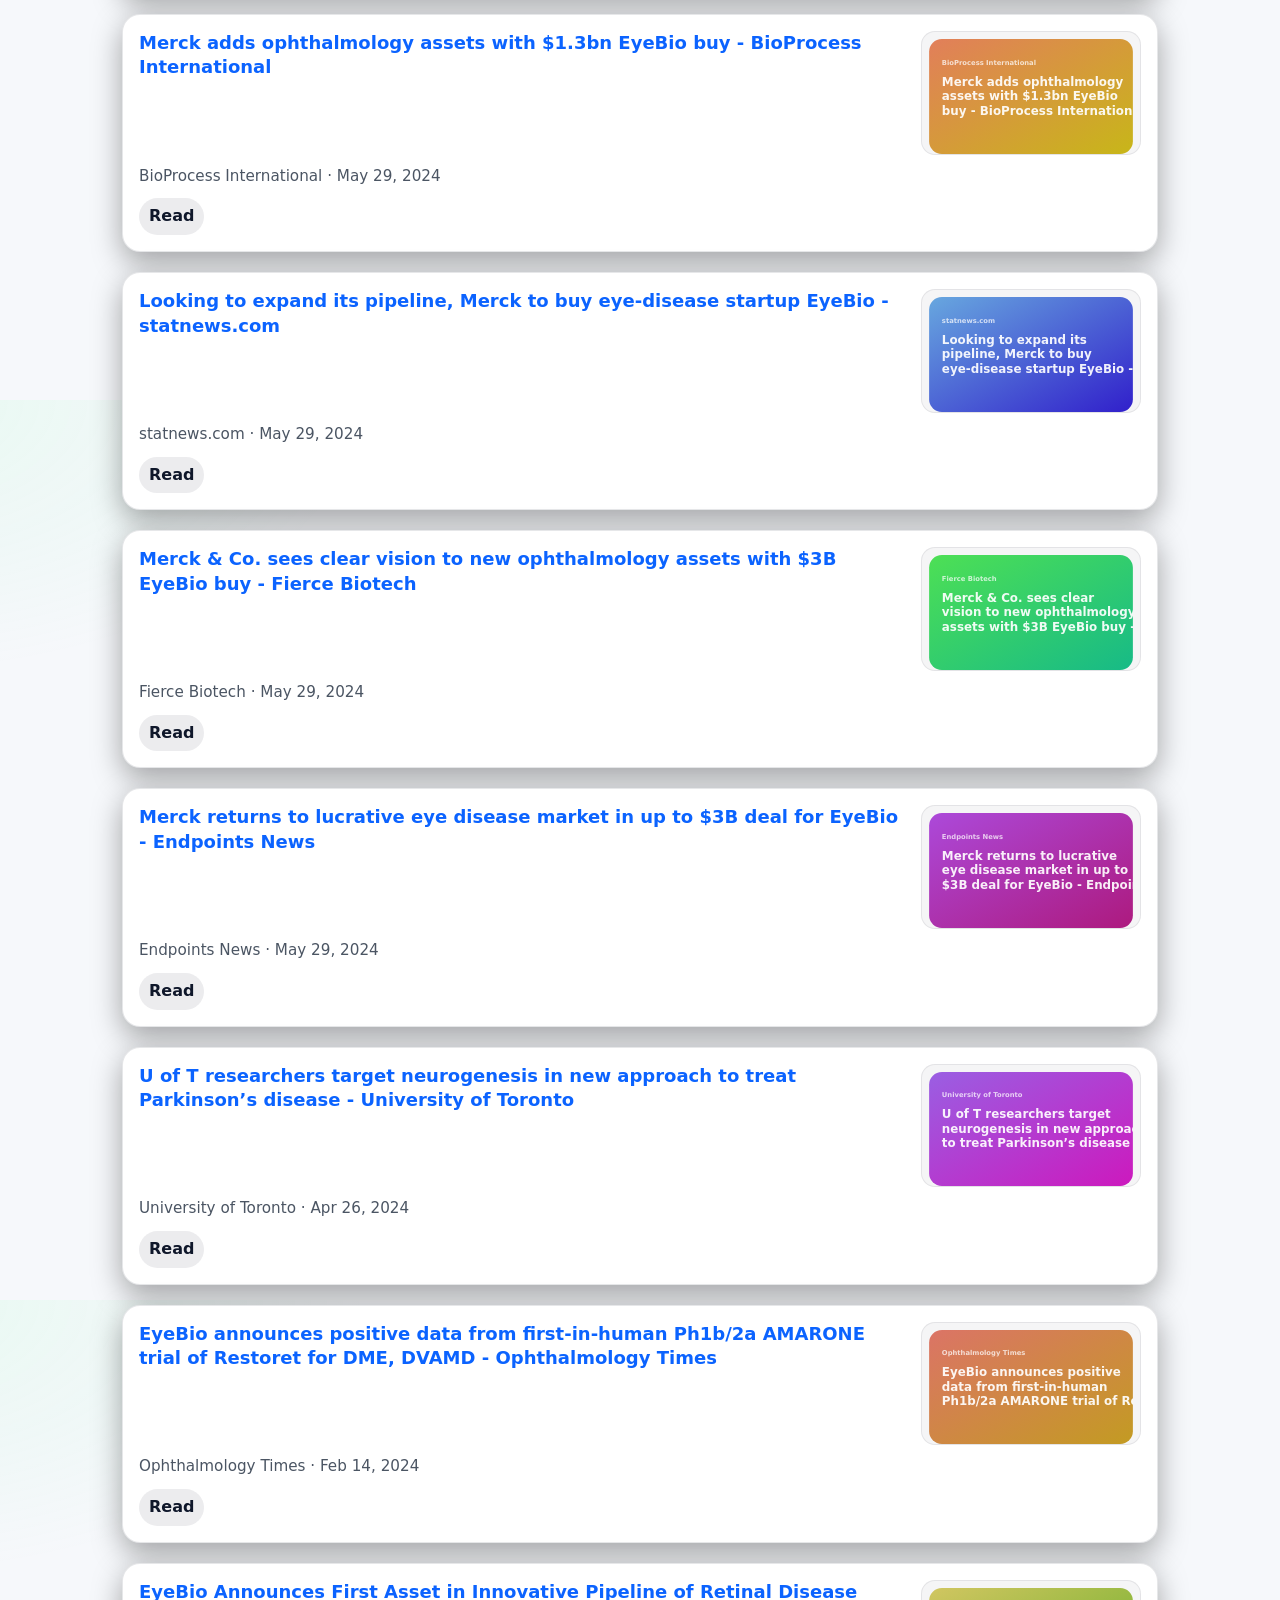
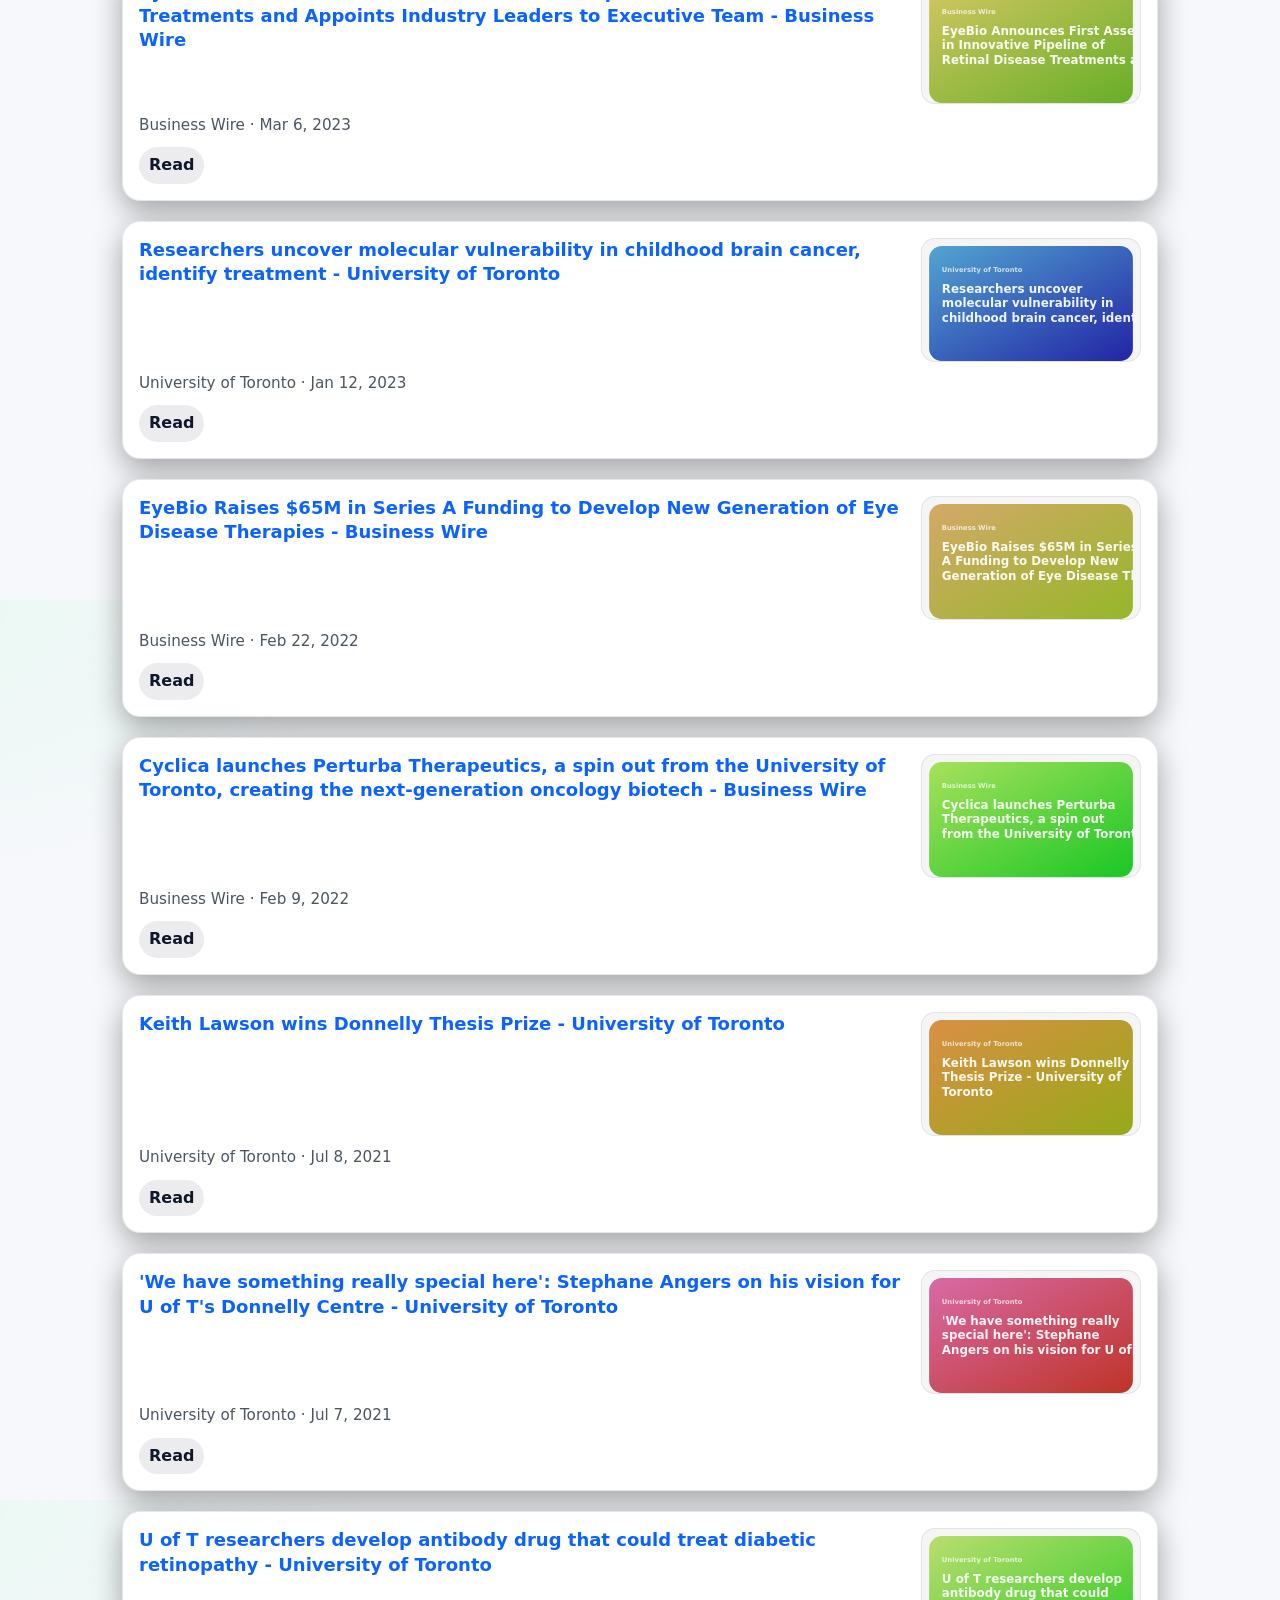
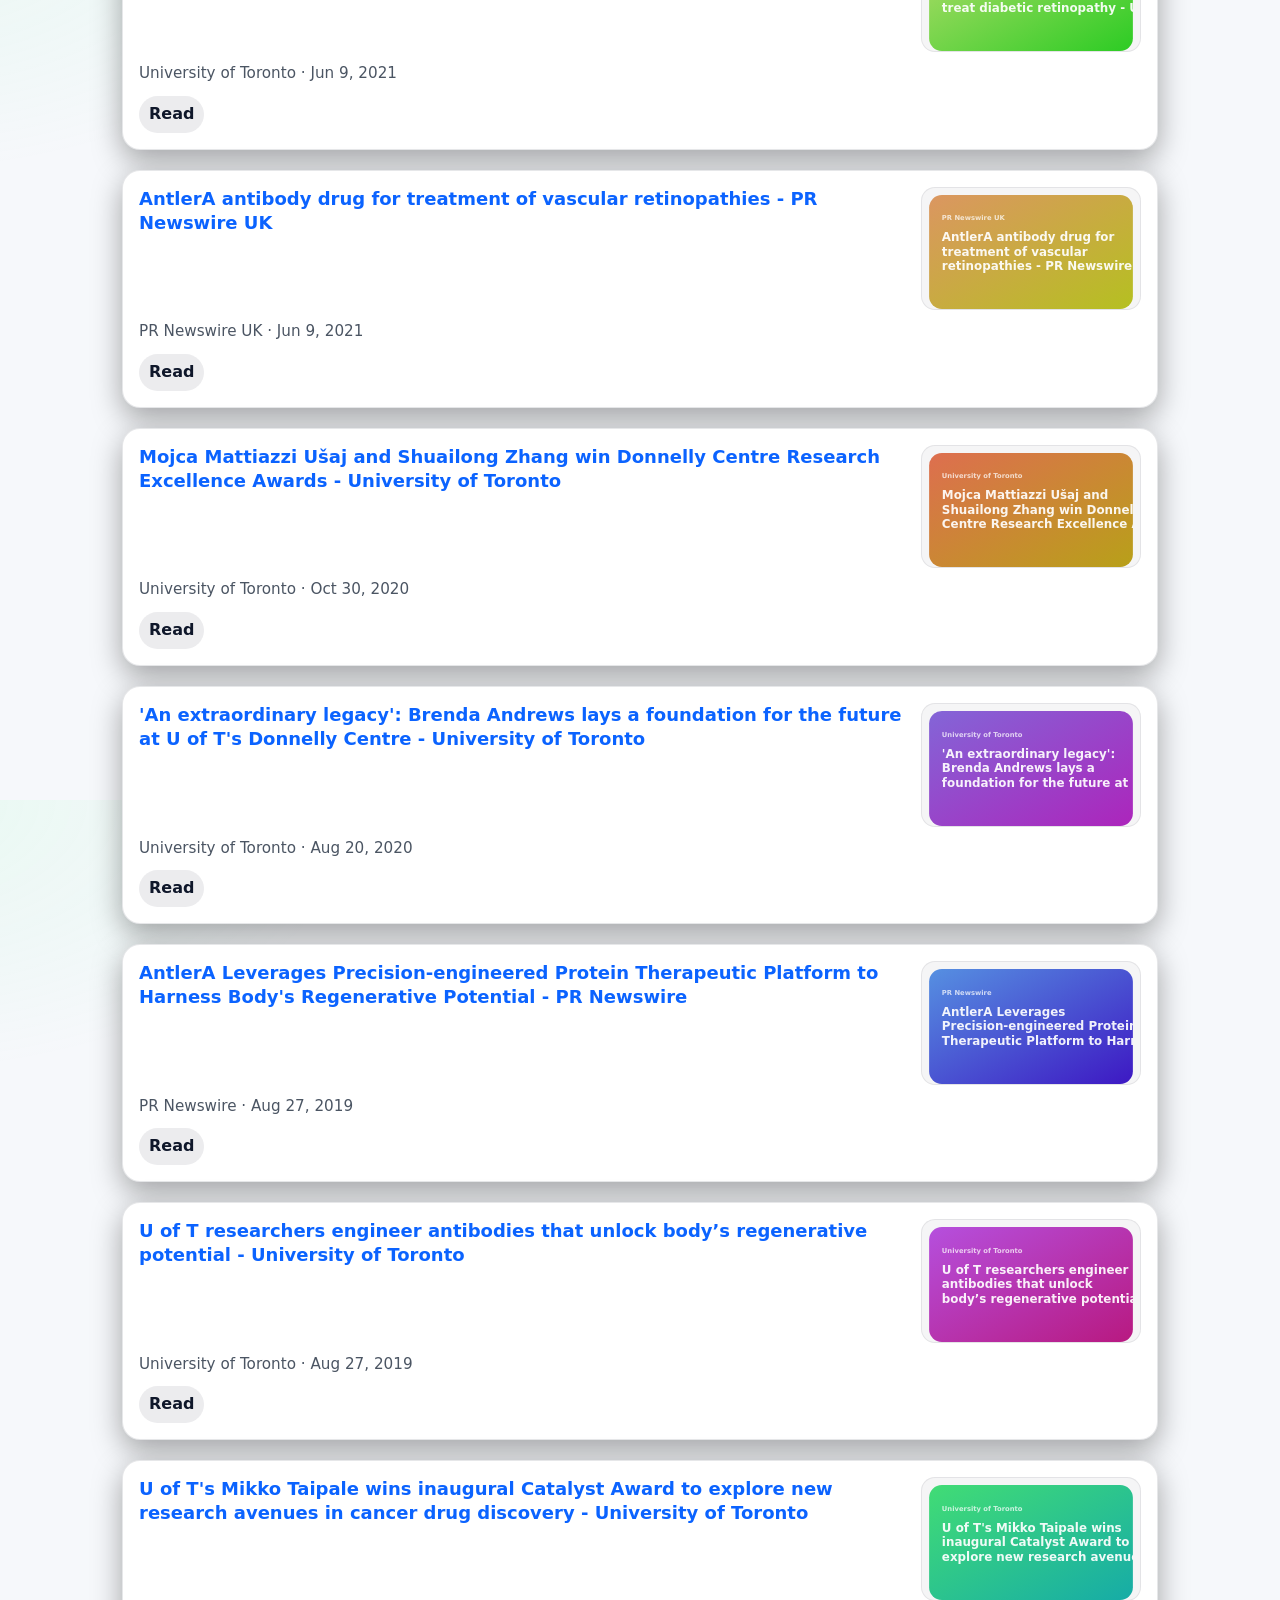
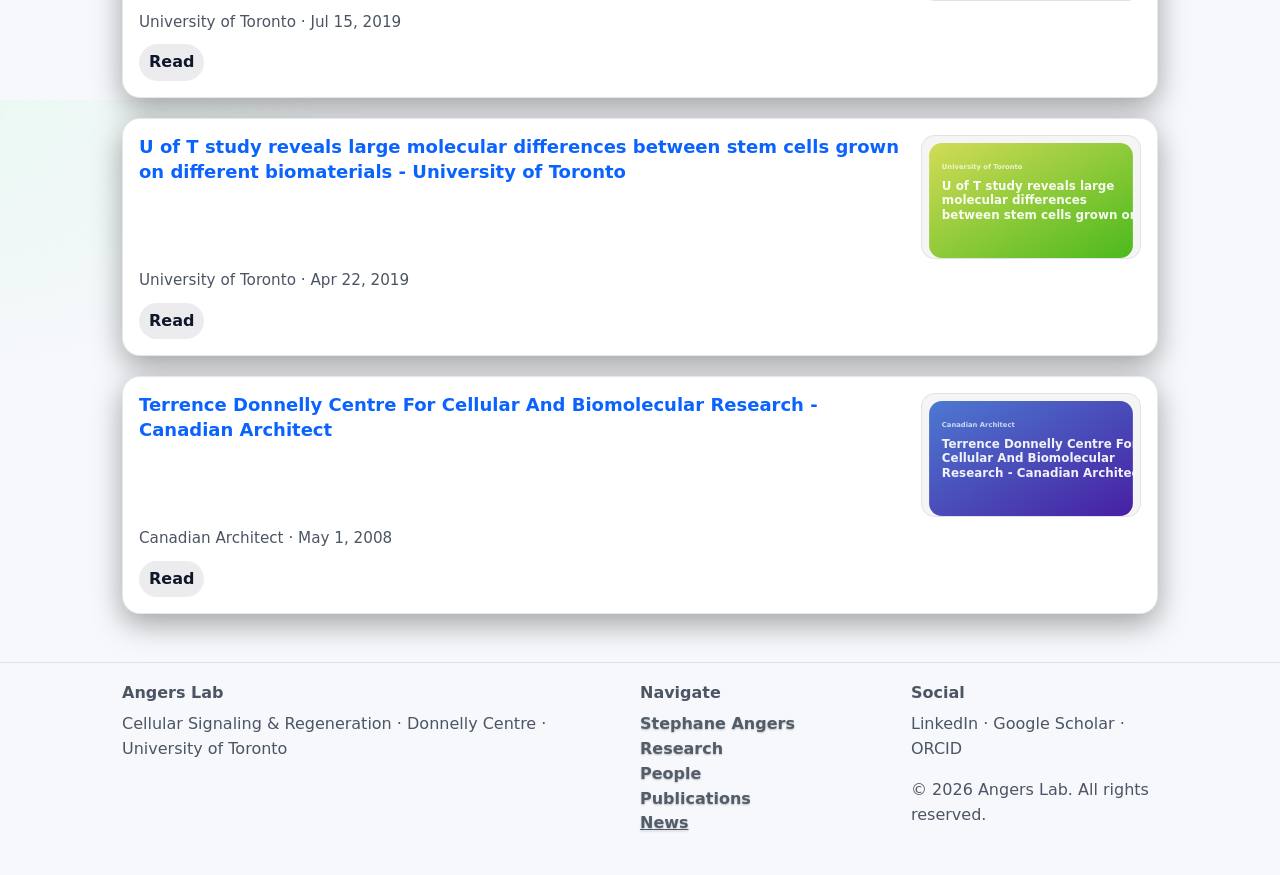
==== commit b6629d51: "Improve news thumbnail selection from article images" ====
--- a/news.html
+++ b/news.html
@@ -858,6 +858,32 @@
         return '';
       }
 
+      function scoreImageCandidate(url, context){
+        const source = (url || '').trim();
+        if(!source) return Number.NEGATIVE_INFINITY;
+        let score = 0;
+        const lower = source.toLowerCase();
+        if(/\.(avif|webp|jpe?g|png)(?:$|[?#])/i.test(lower)) score += 4;
+        if(/(hero|featured|cover|lead|main|article)/i.test(lower)) score += 7;
+        if(/(logo|icon|avatar|sprite|placeholder)/i.test(lower)) score -= 12;
+        if(context === 'meta') score += 9;
+        if(context === 'jsonld') score += 8;
+        if(context === 'document') score += 5;
+        if(context === 'text') score += 2;
+        try {
+          const parsed = new URL(source, document.baseURI);
+          const numericParams = ['w', 'width', 'h', 'height'];
+          const dims = numericParams.map(key => parseInt(parsed.searchParams.get(key) || '', 10)).filter(Number.isFinite);
+          if(dims.length){
+            const large = dims.some(value => value >= 600);
+            const tiny = dims.every(value => value > 0 && value <= 120);
+            if(large) score += 4;
+            if(tiny) score -= 8;
+          }
+        } catch { /* ignore */ }
+        return score;
+      }
+
       async function discoverPreview(link, visited){
         if(!link) return '';
         const seen = visited || new Set();
@@ -877,29 +903,32 @@
           const doc = new DOMParser().parseFromString(html, 'text/html');
           const candidates = [];
           const seenCandidates = new Set();
-          const addCandidate = raw => {
+          const addCandidate = (raw, context) => {
             if(!raw) return;
             const resolved = resolveUrlMaybe(raw, link);
             if(!resolved || seenCandidates.has(resolved) || isProbablyTinyImage(resolved)) return;
             seenCandidates.add(resolved);
-            candidates.push(resolved);
+            candidates.push({ url: resolved, score: scoreImageCandidate(resolved, context) });
           };
+          const meta = findMetaImage(doc);
+          if(meta) addCandidate(meta, 'meta');
+          const jsonLd = findJsonLdImage(doc);
+          if(jsonLd) addCandidate(jsonLd, 'jsonld');
           const docImage = findDocumentImage(doc);
-          if(docImage) addCandidate(docImage);
-          const meta = findMetaImage(doc);
-          if(meta) addCandidate(meta);
-          const jsonLd = findJsonLdImage(doc);
-          if(jsonLd) addCandidate(jsonLd);
+          if(docImage) addCandidate(docImage, 'document');
           const textImages = findImageUrlsInText(html, link);
           if(textImages.length){
-            textImages.forEach(addCandidate);
+            textImages.forEach(src => addCandidate(src, 'text'));
           }
           const redirect = extractRedirectUrl(doc, link, html);
           if(redirect && !seen.has(redirect)){
             const redirected = await discoverPreview(redirect, seen);
             if(redirected) return redirected;
           }
-          for(const candidate of candidates){ if(candidate) return candidate; }
+          if(candidates.length){
+            candidates.sort((a, b) => b.score - a.score);
+            return candidates[0].url;
+          }
         }catch(err){ console.warn('Preview image fetch failed', link, err); }
         return '';
       }
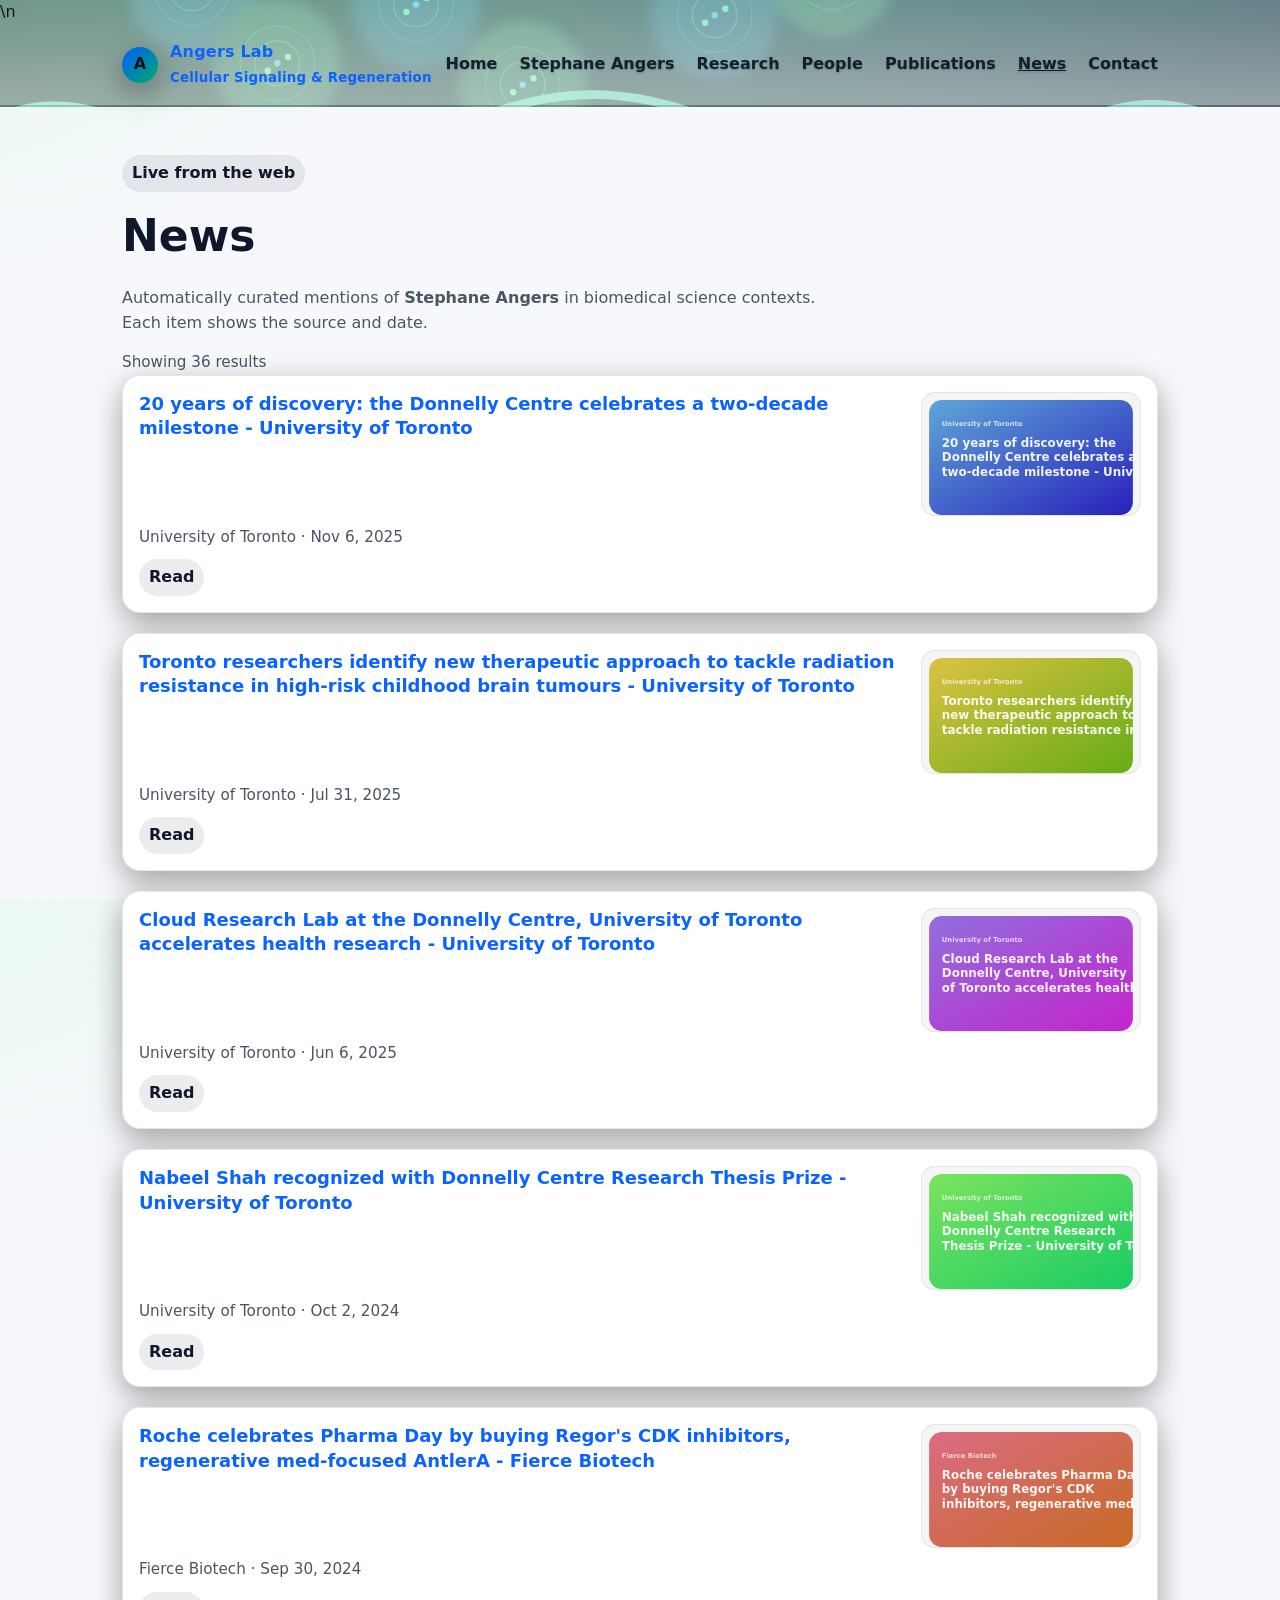
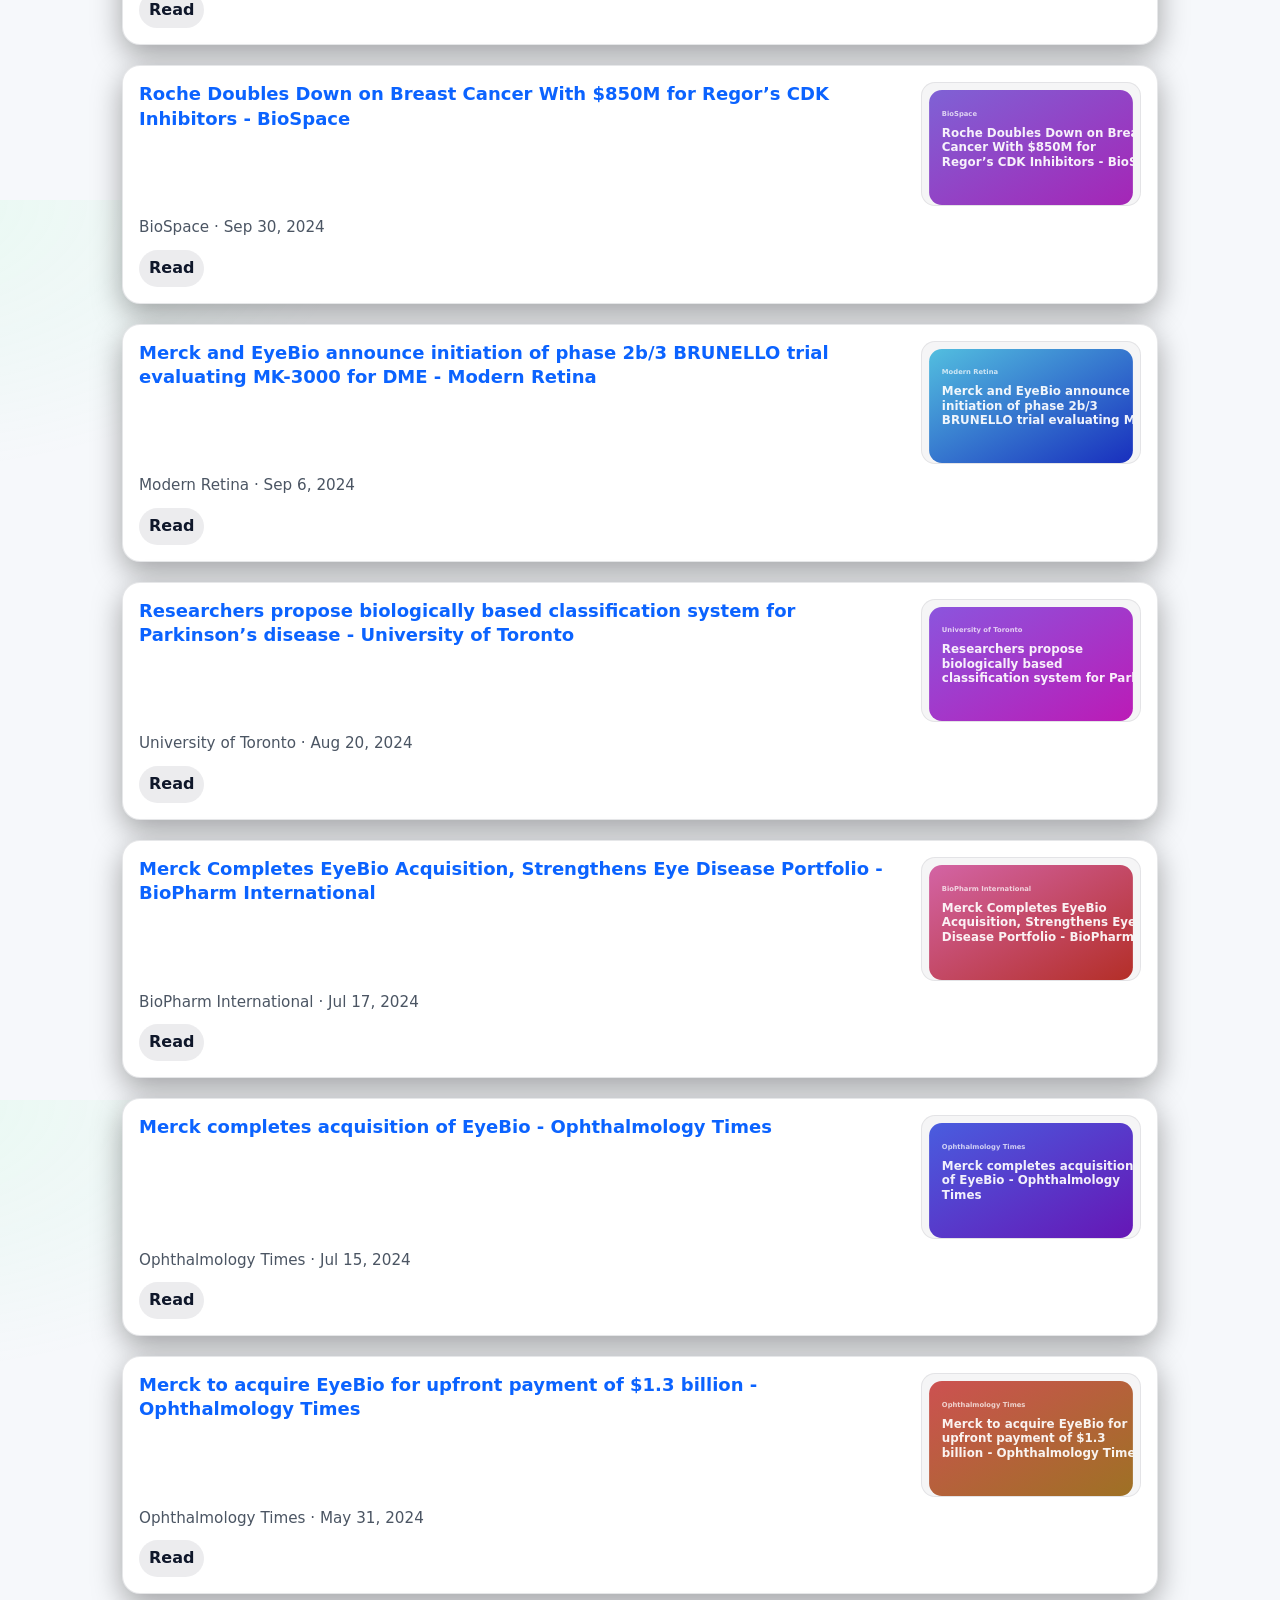
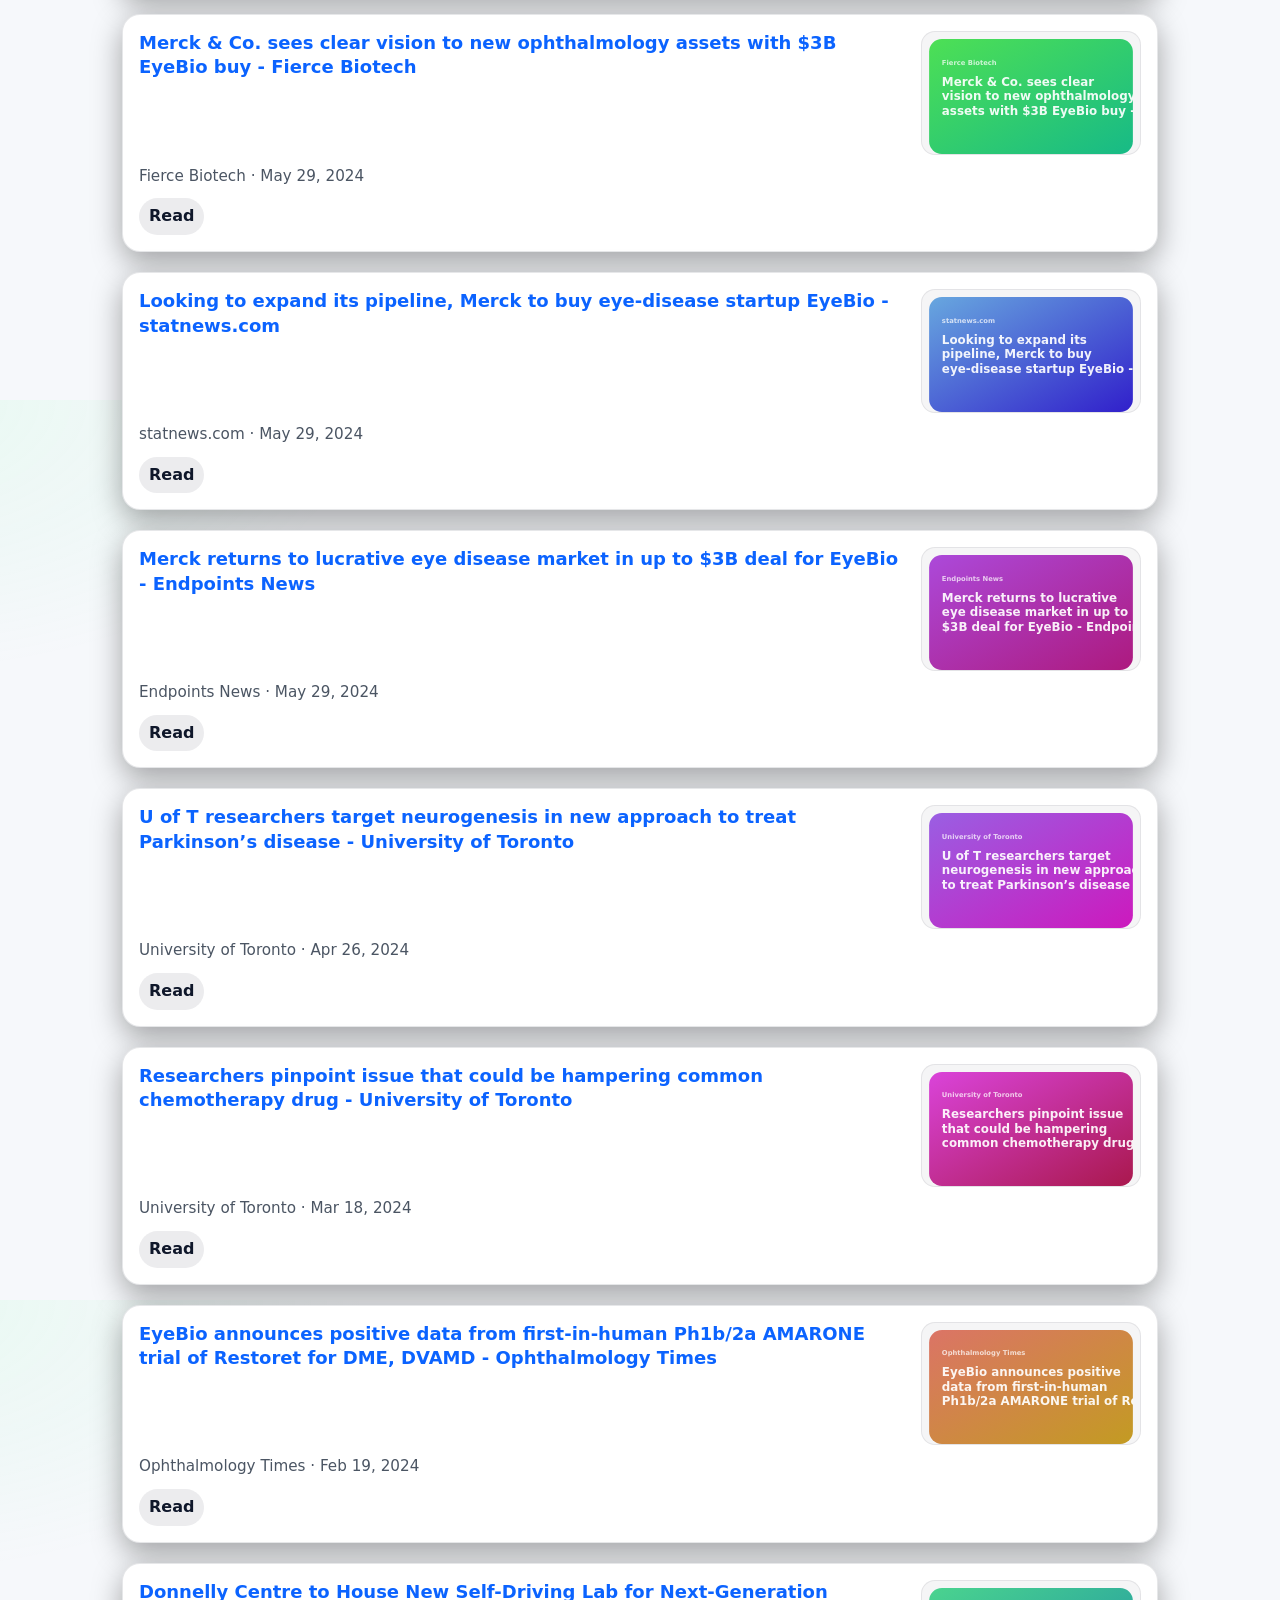
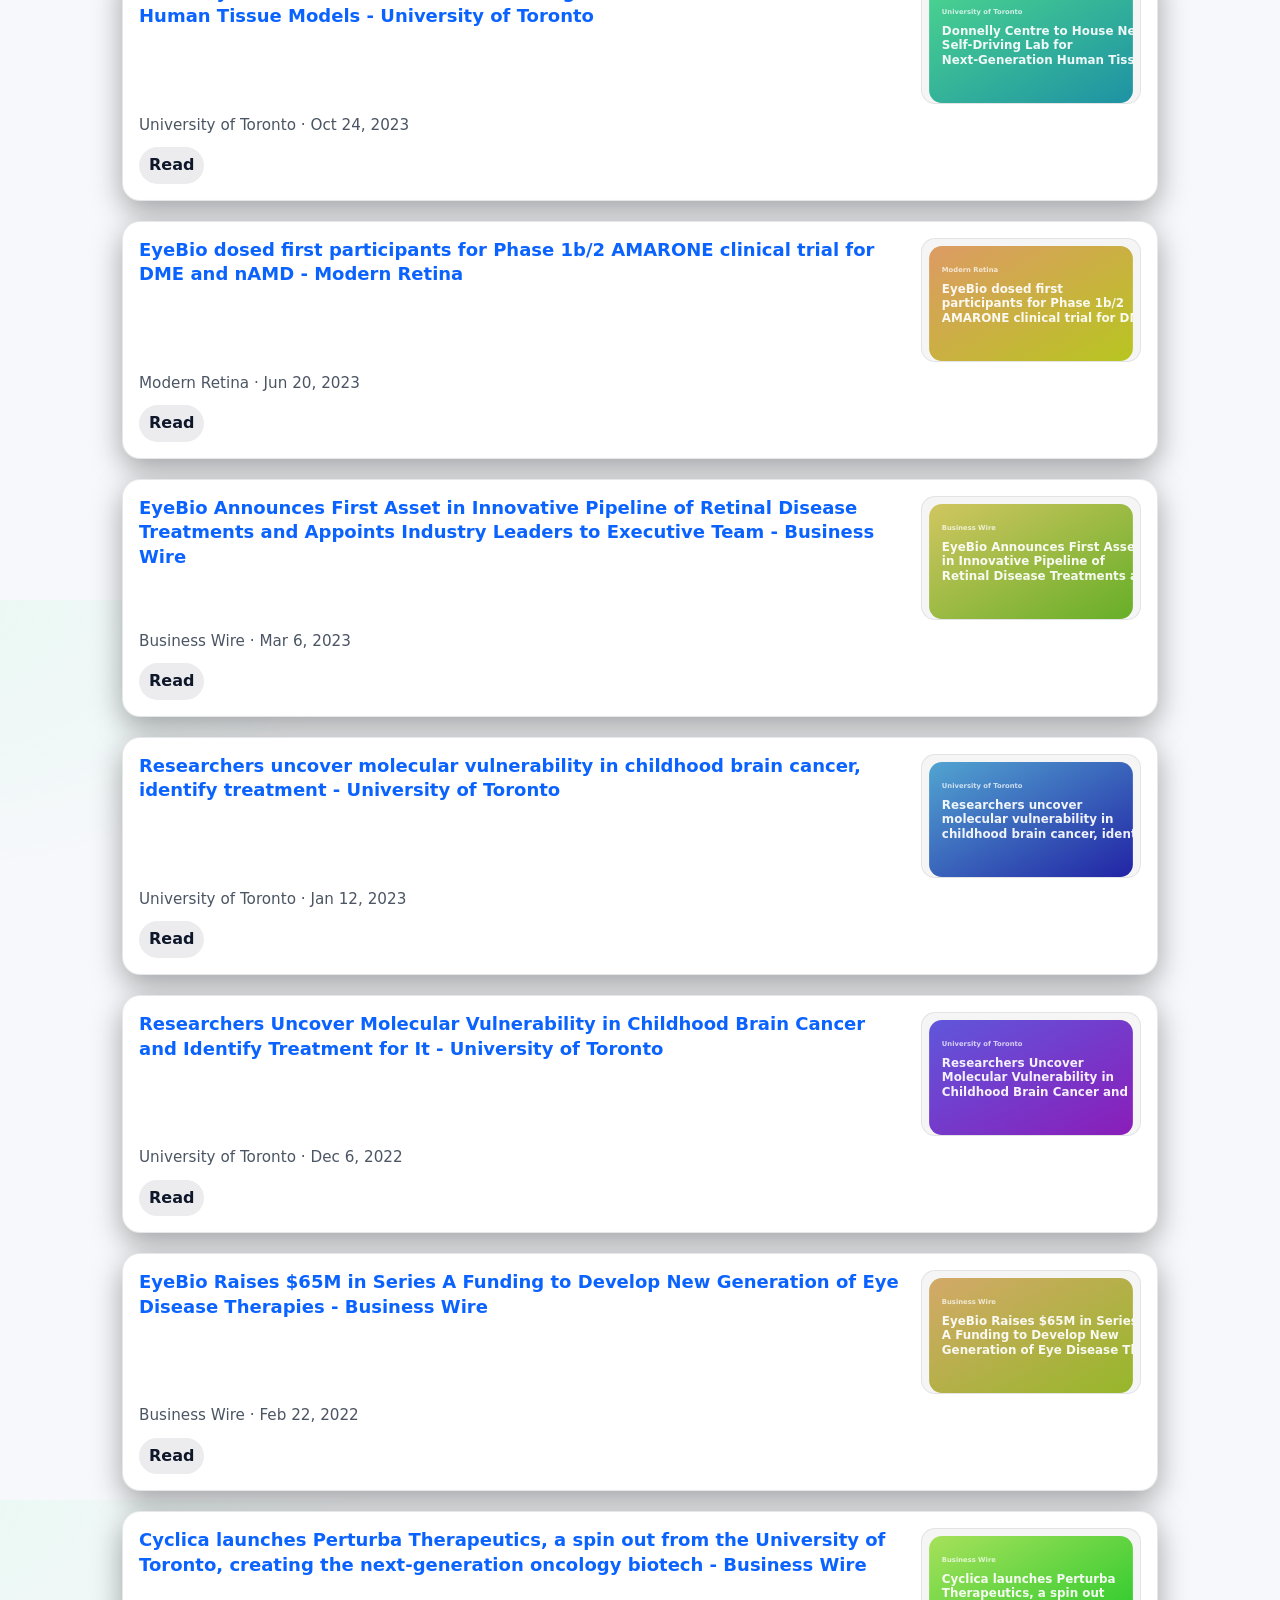
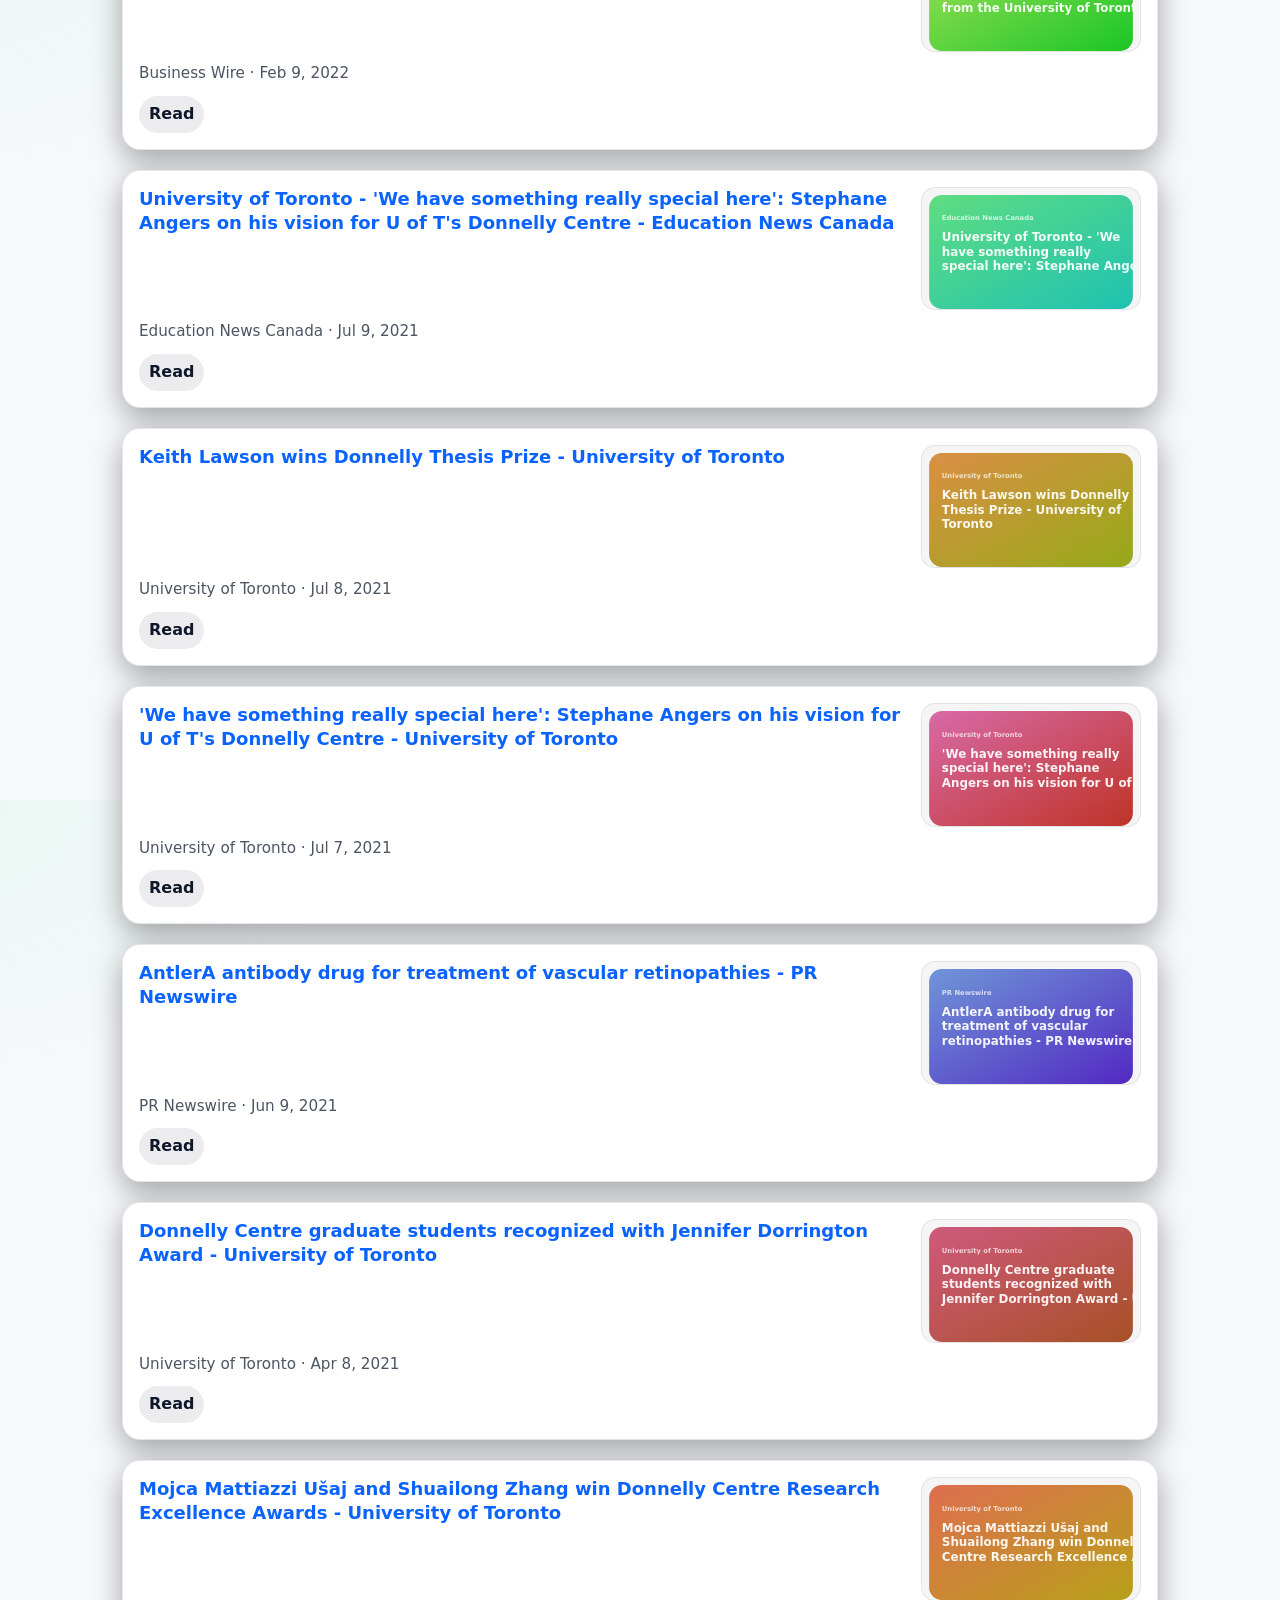
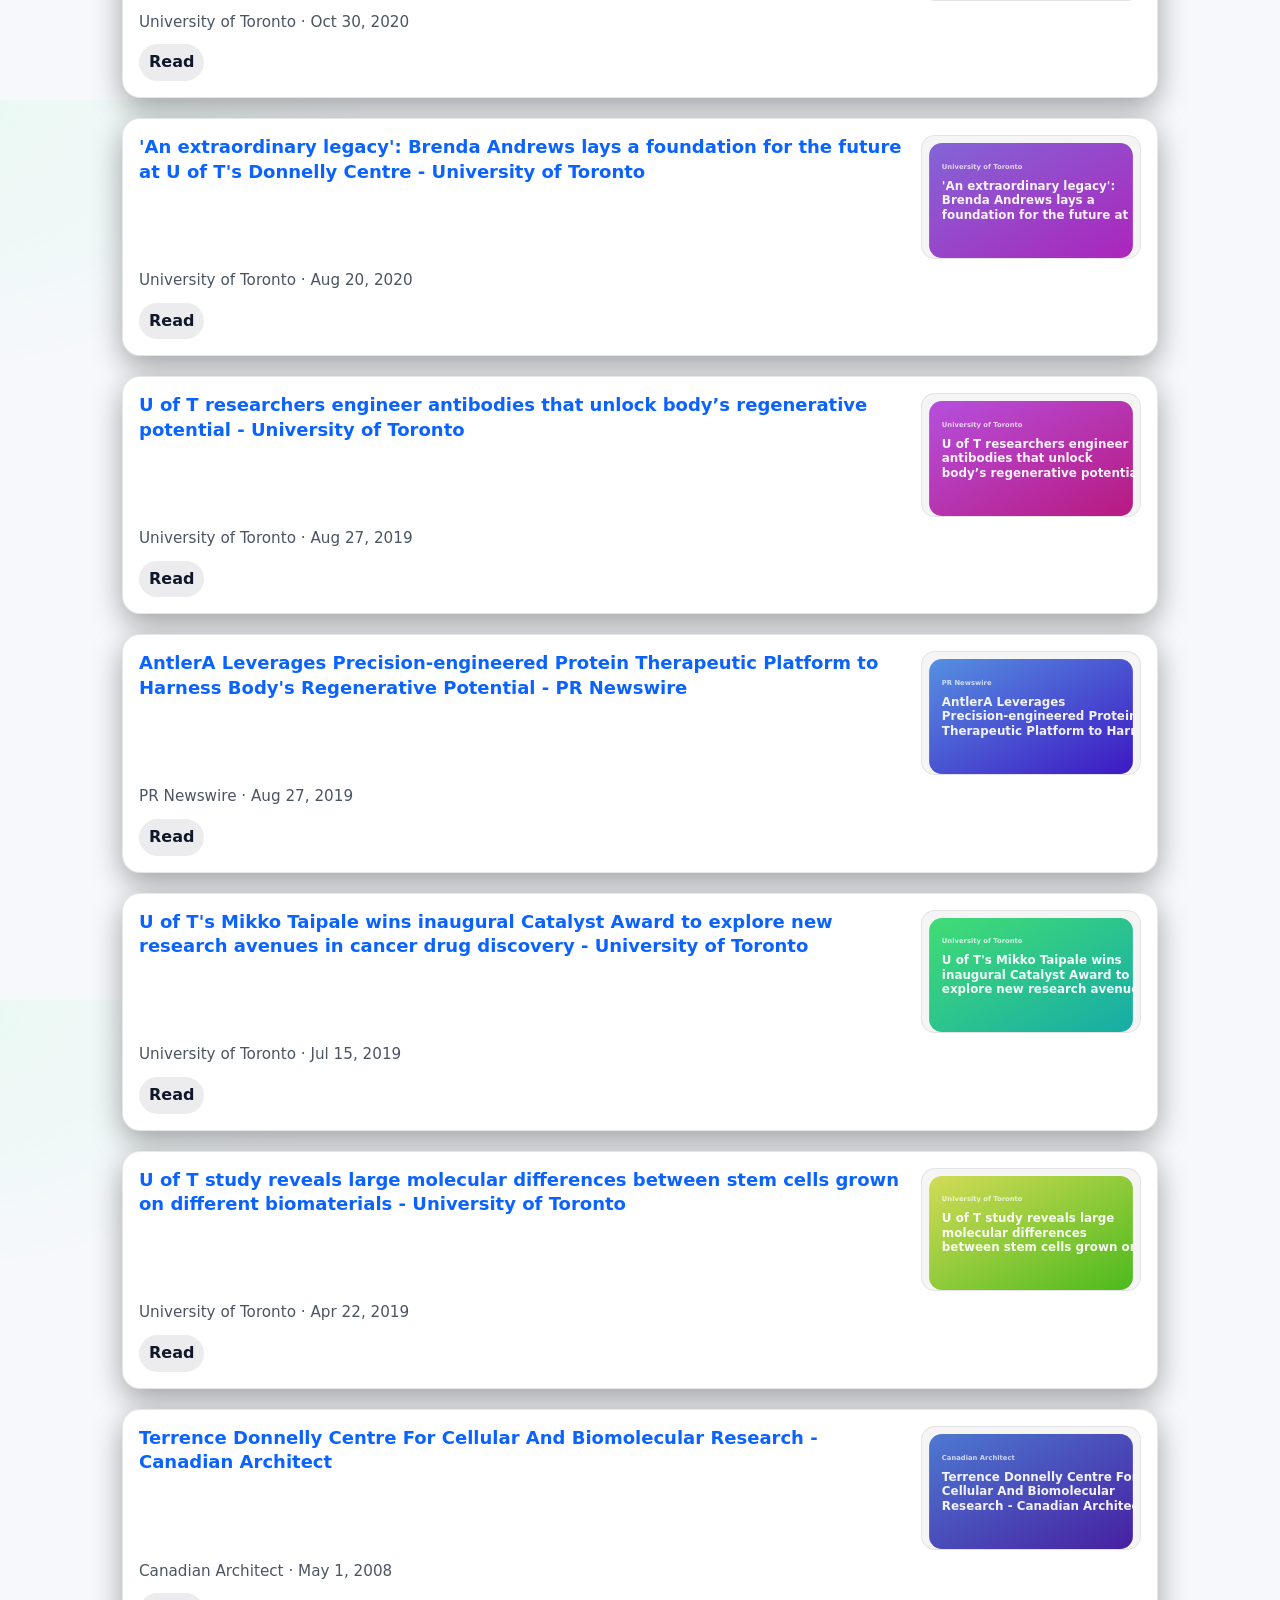
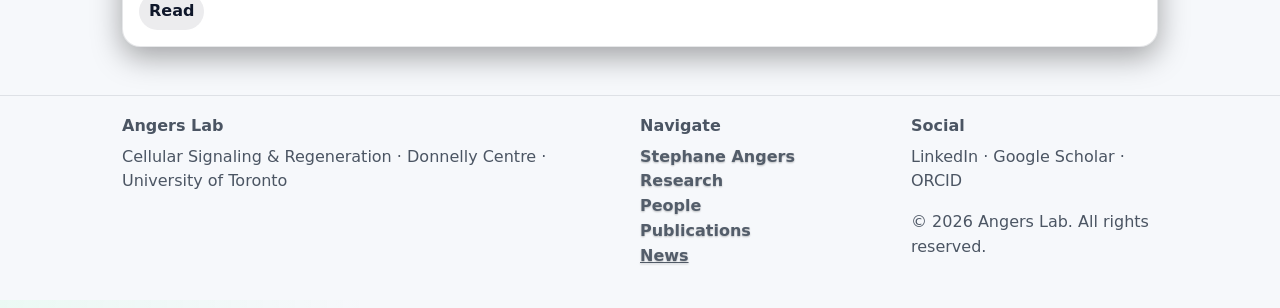
==== commit 275492cc: "Improve news thumbnails by resolving article links" ====
--- a/news.html
+++ b/news.html
@@ -149,6 +149,7 @@
       ];
 
       const PREVIEW_CACHE = new Map();
+      const ARTICLE_LINK_CACHE = new Map();
       const PREVIEW_META_SELECTORS = [
         'meta[property="og:image:secure_url"]',
         'meta[property="og:image:url"]',
@@ -941,6 +942,41 @@
         return promise;
       }
 
+      async function resolveArticleLink(link, visited){
+        if(!link) return '';
+        const seen = visited || new Set();
+        const normalized = resolveUrlMaybe(link, document.baseURI) || link;
+        if(seen.has(normalized)) return normalized;
+        seen.add(normalized);
+
+        const direct = preferExternalArticleUrl(normalized, normalized);
+        if(direct && direct !== normalized){
+          return resolveArticleLink(direct, seen);
+        }
+
+        try {
+          const response = await proxyFetch(normalized);
+          if(!response.ok) return normalized;
+          const html = await response.text();
+          const doc = new DOMParser().parseFromString(html, 'text/html');
+          const redirected = extractRedirectUrl(doc, normalized, html);
+          if(redirected && redirected !== normalized){
+            return resolveArticleLink(redirected, seen);
+          }
+        } catch {
+          return normalized;
+        }
+        return normalized;
+      }
+
+      function getPreviewTargetLink(link){
+        if(!link) return Promise.resolve('');
+        if(ARTICLE_LINK_CACHE.has(link)) return ARTICLE_LINK_CACHE.get(link);
+        const promise = resolveArticleLink(link, new Set()).then(target => target || link).catch(() => link);
+        ARTICLE_LINK_CACHE.set(link, promise);
+        return promise;
+      }
+
       // Try a local JSON first if you opt to build it via GitHub Actions
       async function tryLocalJSON(){
         try{
@@ -1202,7 +1238,7 @@
           }
 
           if(it.link){
-            getPreviewImage(it.link).then(src => {
+            getPreviewTargetLink(it.link).then(targetLink => getPreviewImage(targetLink || it.link)).then(src => {
               if(src){
                 inlineLoaded = false;
                 if(displayPreviewImage(preview, src, it.link, () => {
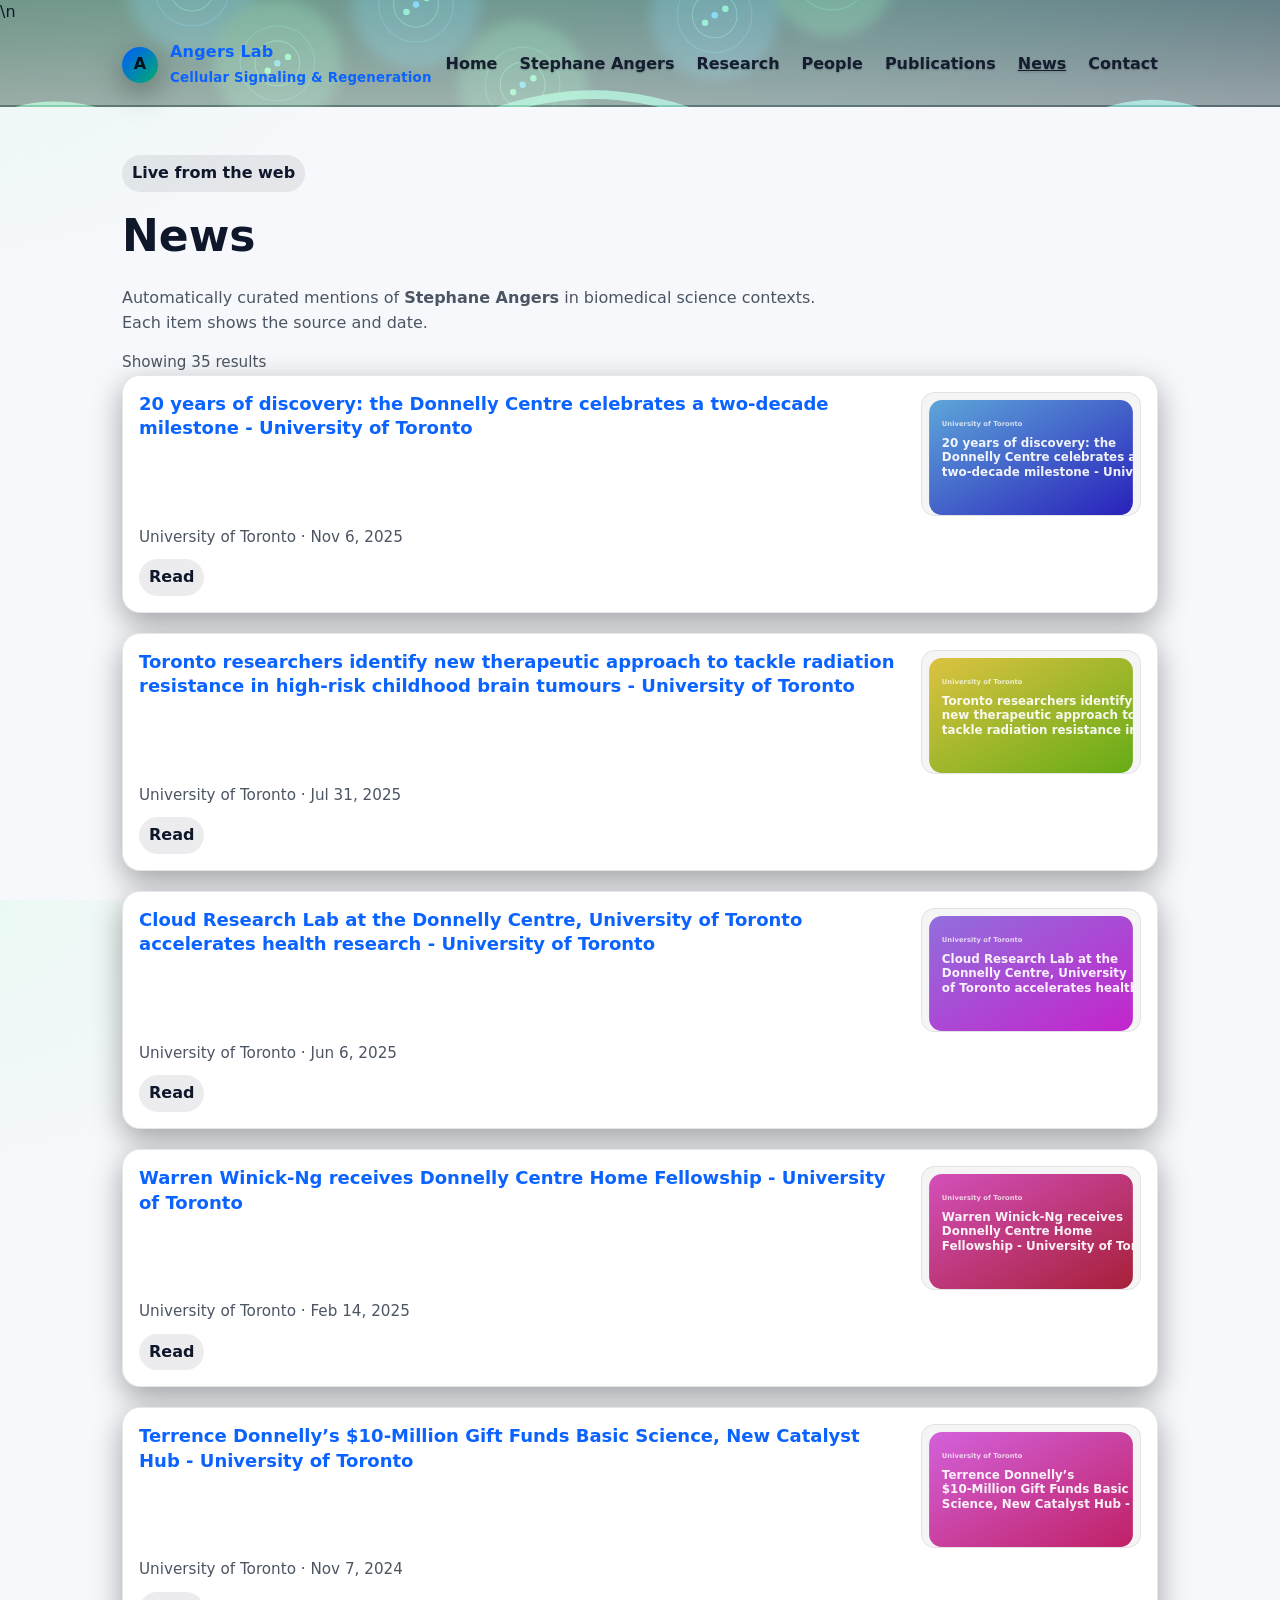
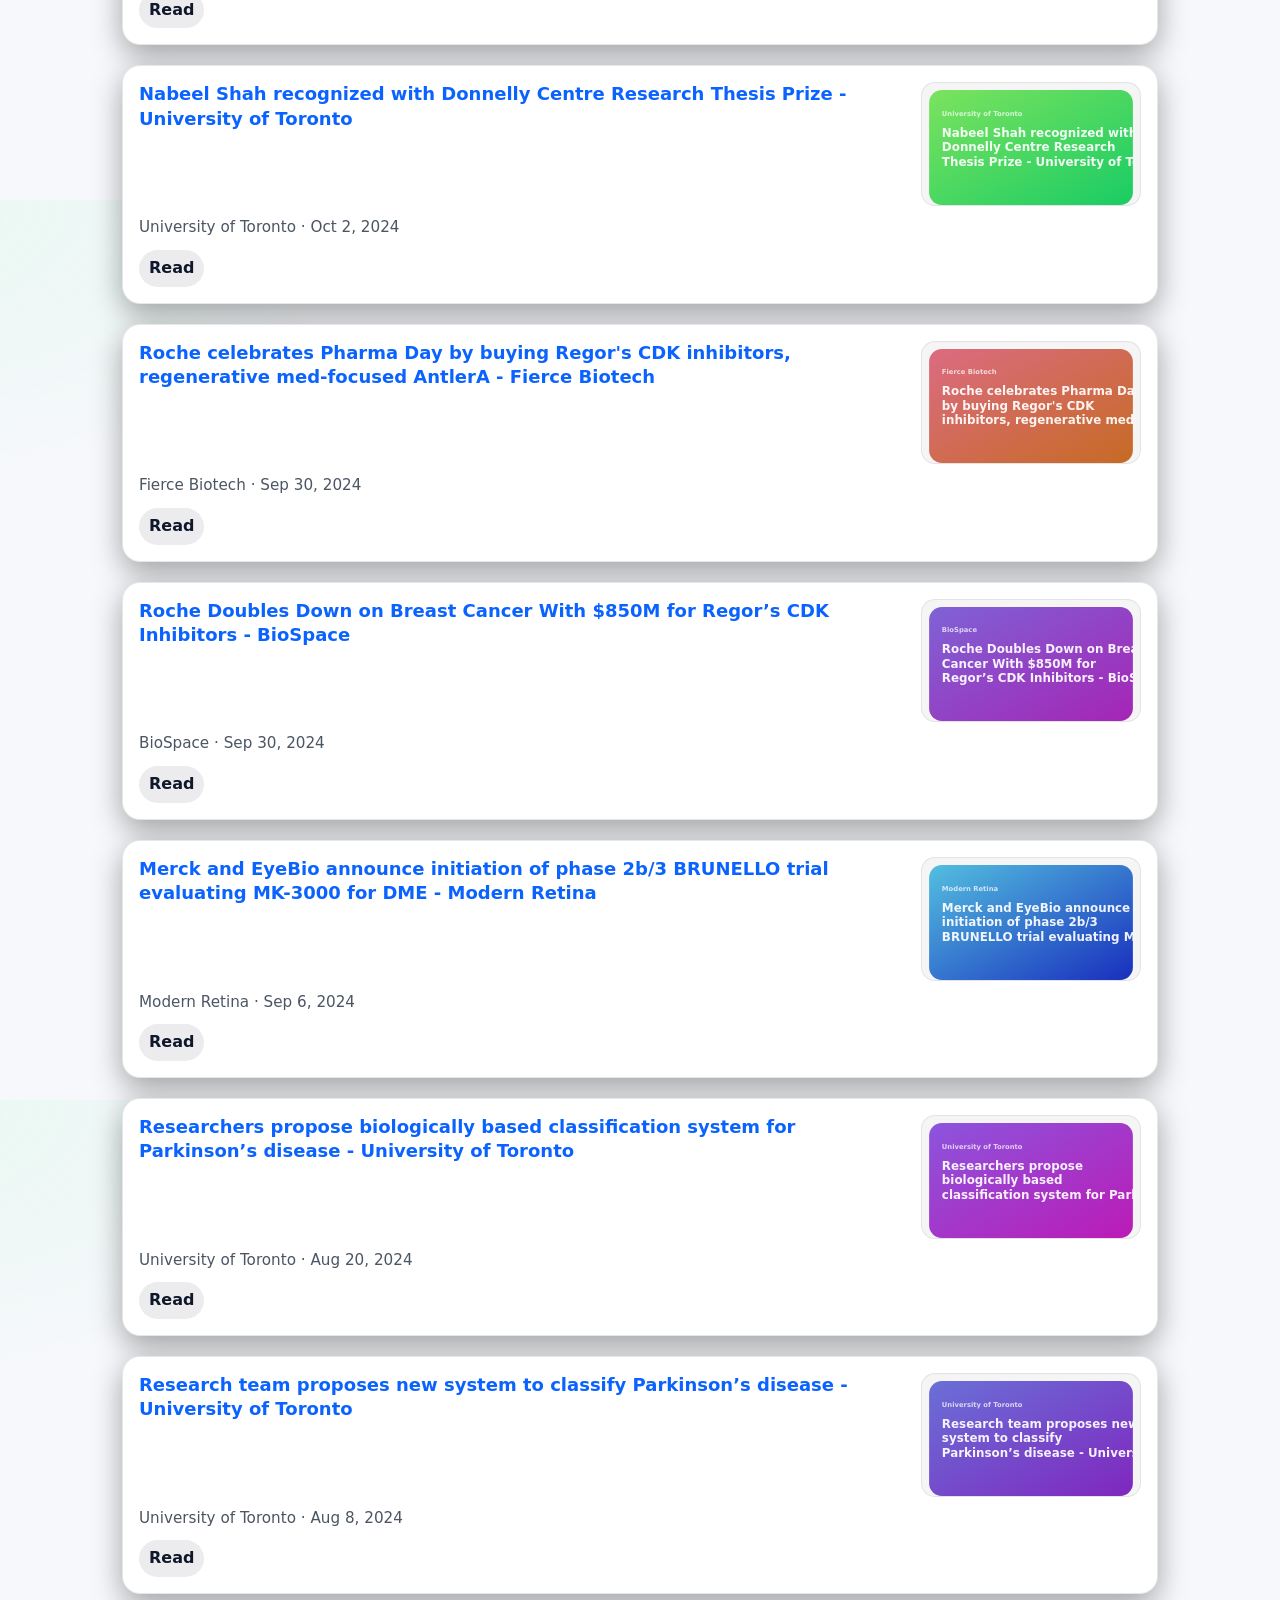
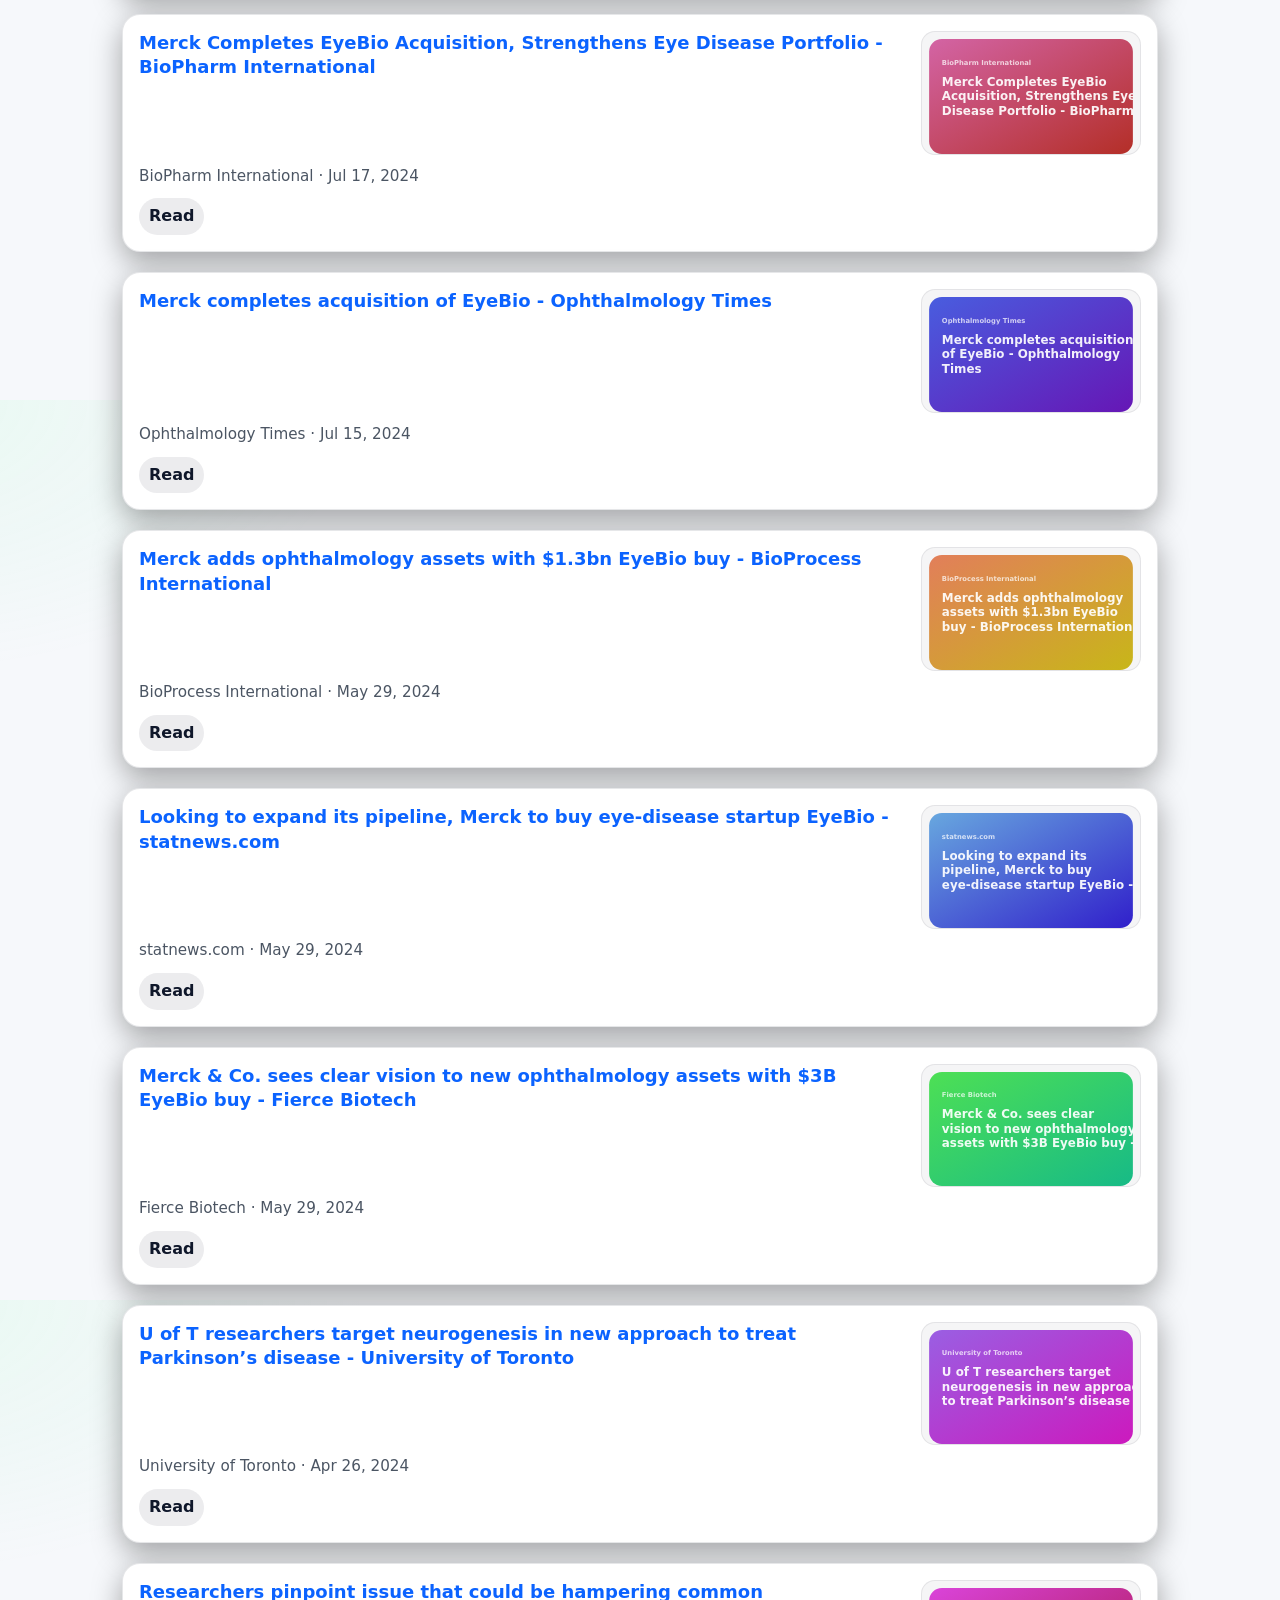
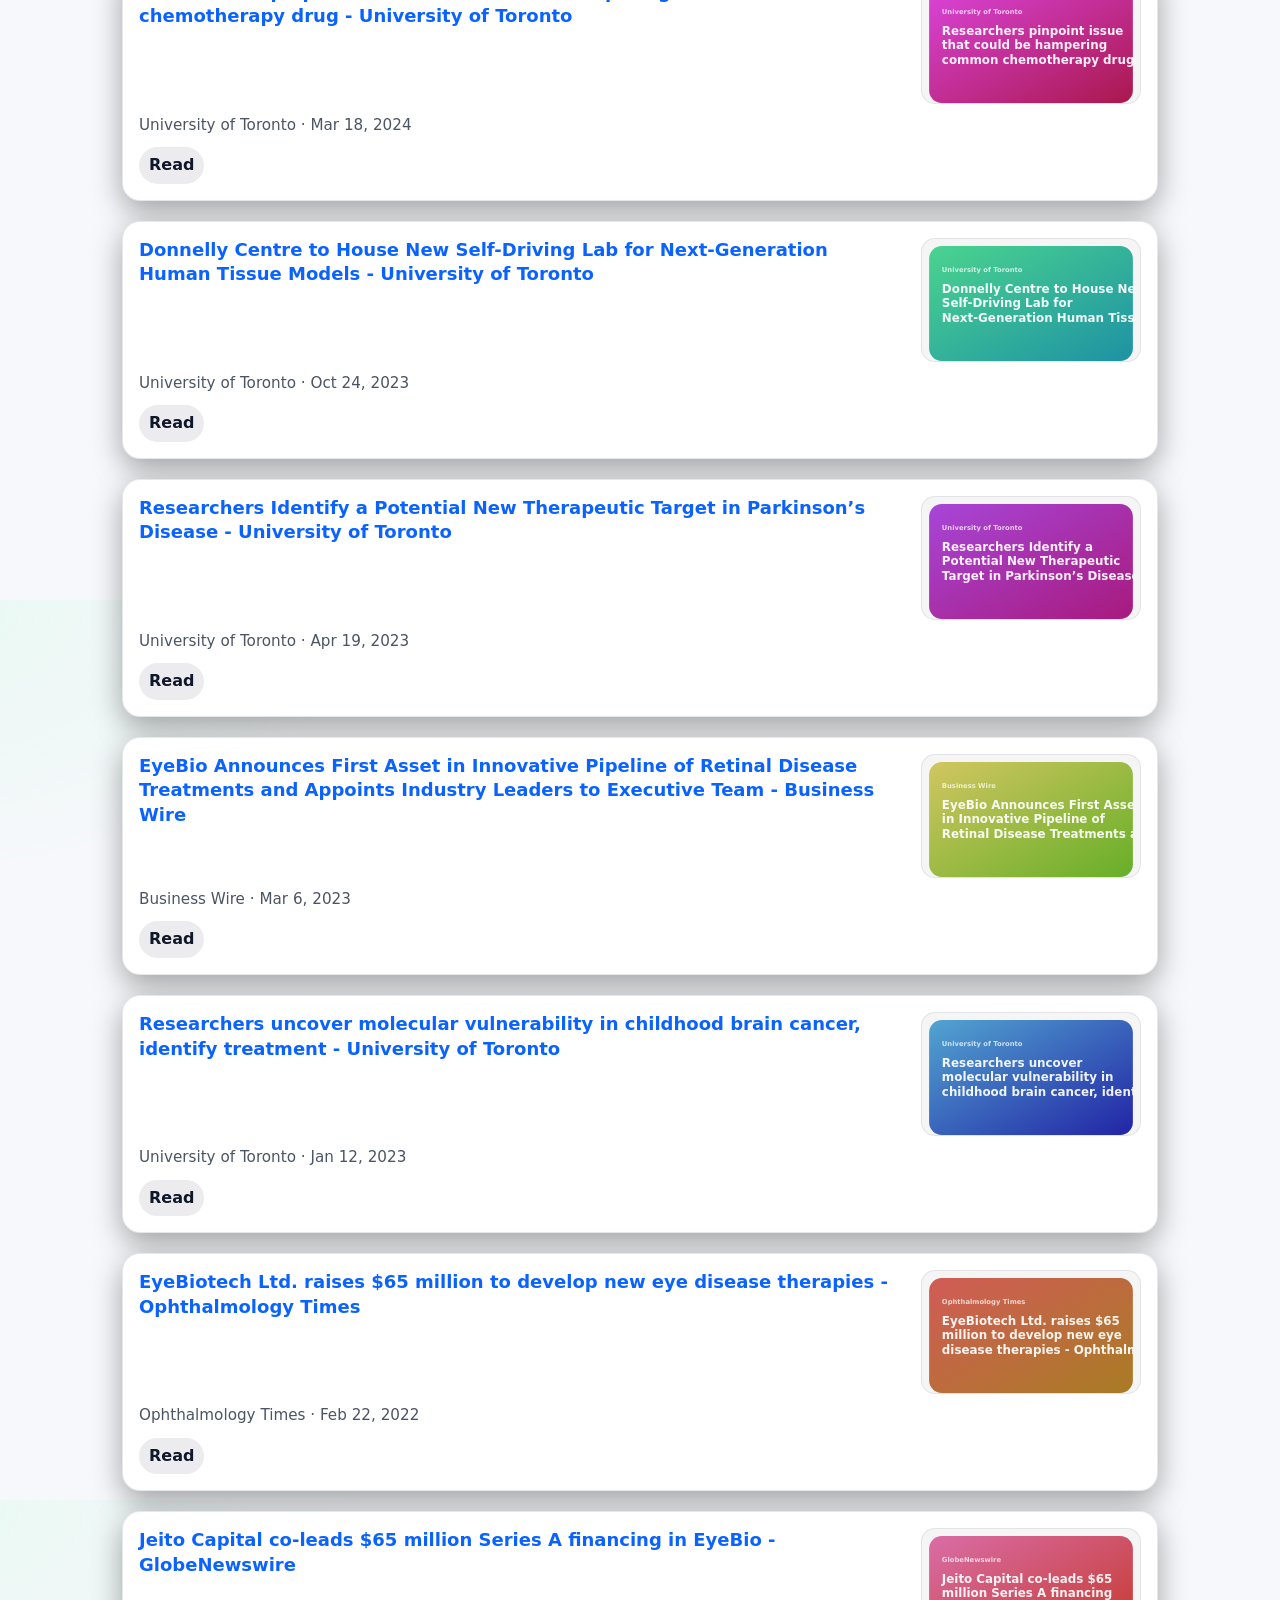
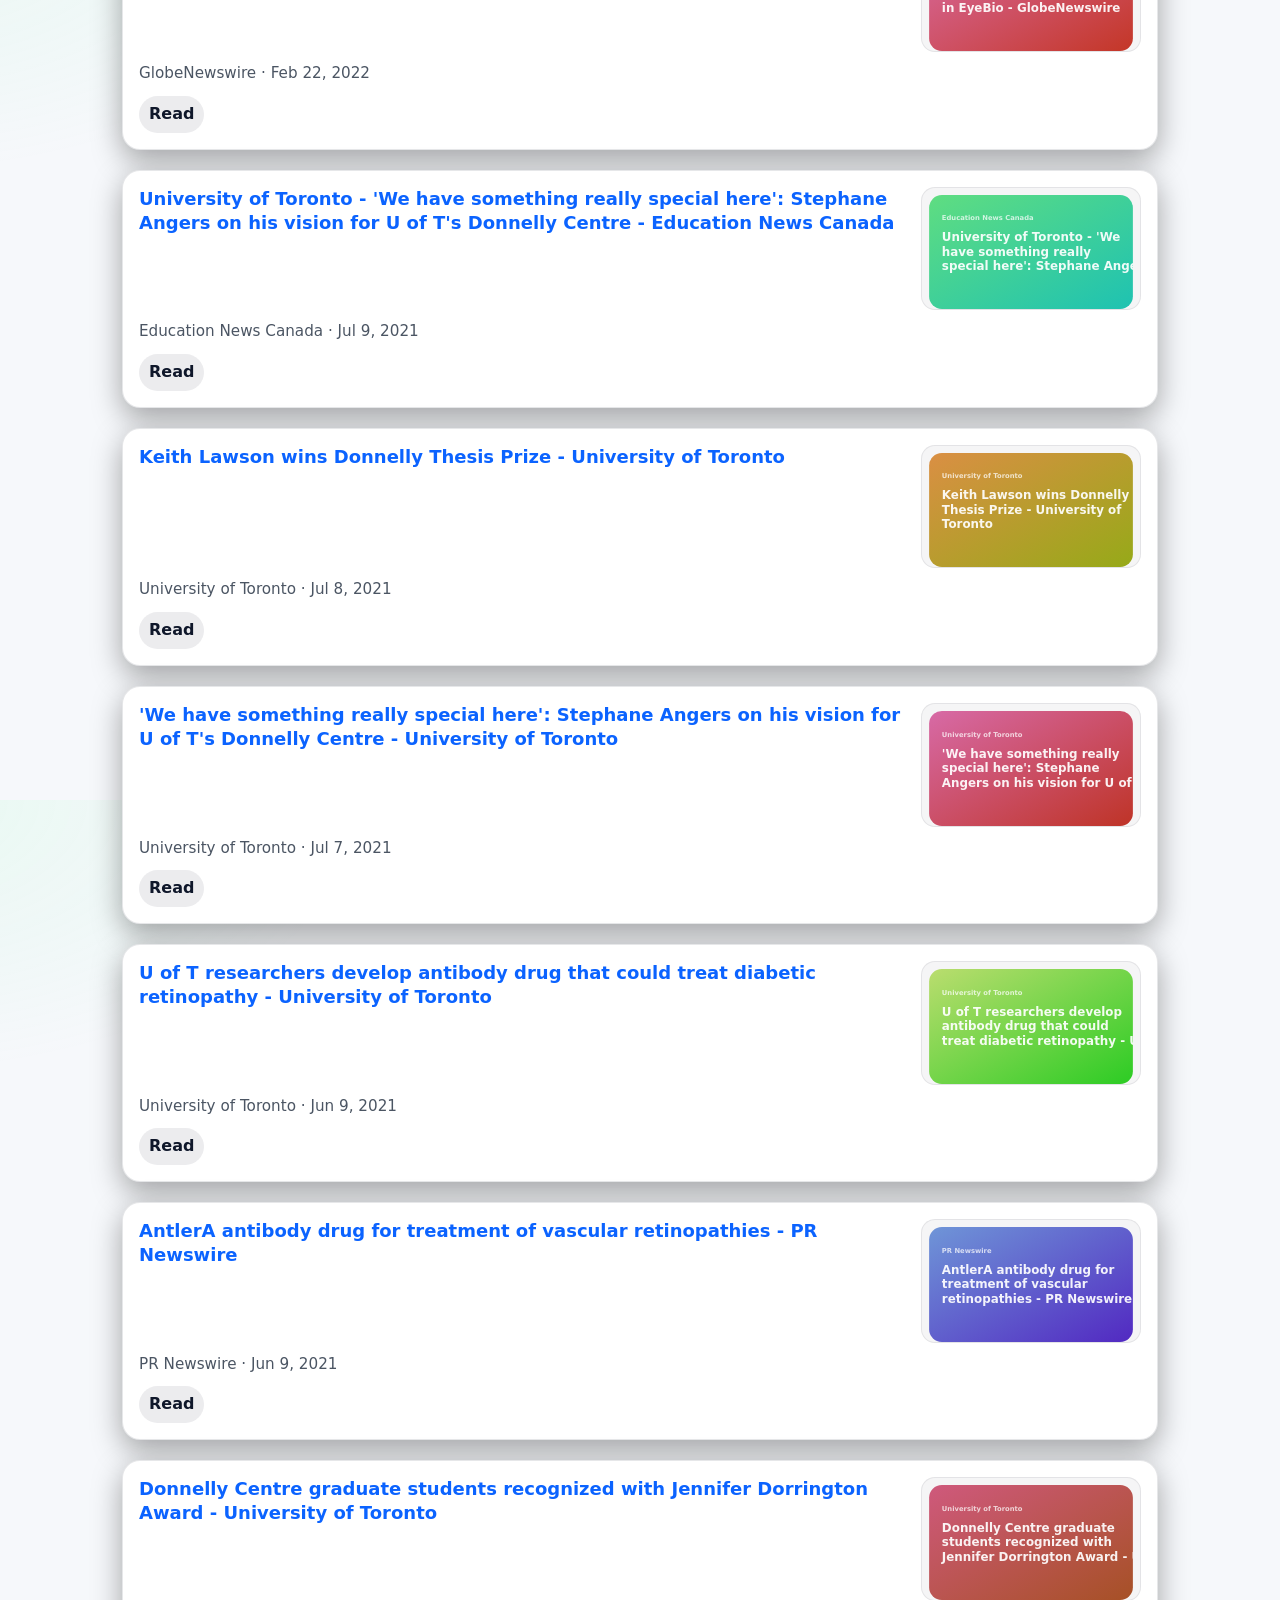
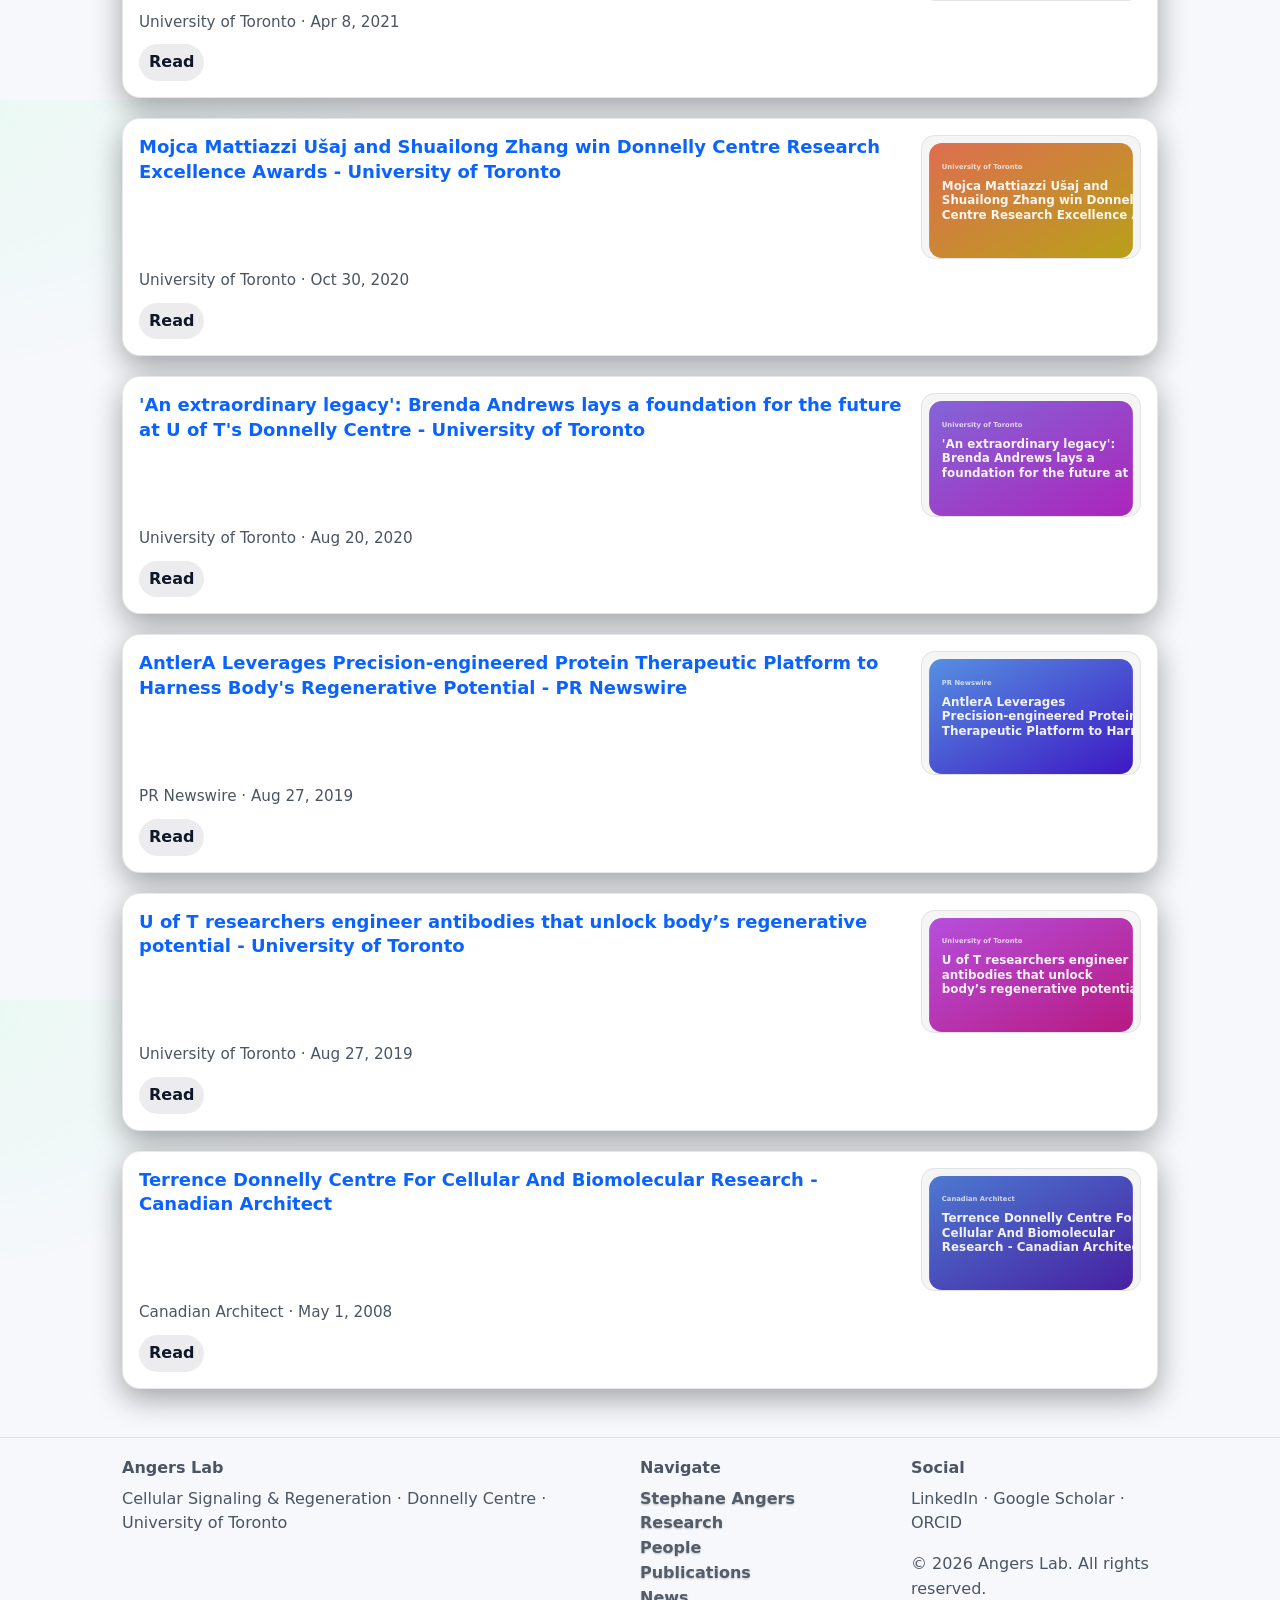
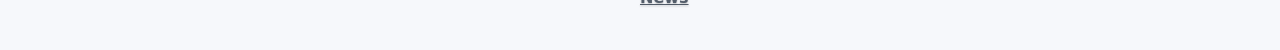
==== commit dc9407dd: "Fix news thumbnail URLs in secure contexts" ====
--- a/news.html
+++ b/news.html
@@ -696,10 +696,22 @@
         return fallback;
       }
 
+      function secureImageUrl(url){
+        if(!url || /^data:/i.test(url)) return url || '';
+        try {
+          const parsed = new URL(url, document.baseURI);
+          if(parsed.protocol === 'http:') parsed.protocol = 'https:';
+          return parsed.href;
+        } catch {
+          return url;
+        }
+      }
+
       function displayPreviewImage(el, src, base, onError){
         if(!el) return false;
         const original = (src || '').trim();
-        const resolved = /^data:/i.test(original) ? original : resolveUrlMaybe(original, base || document.baseURI);
+        const resolvedRaw = /^data:/i.test(original) ? original : resolveUrlMaybe(original, base || document.baseURI);
+        const resolved = secureImageUrl(resolvedRaw);
         if(!resolved) return false;
         const sources = [];
         const seen = new Set();
@@ -834,14 +846,17 @@
         Array.from(el.querySelectorAll('img')).forEach(img => img.remove());
         el.classList.remove('has-image');
         el.classList.add('is-empty');
-        const favicon = buildFaviconUrl(item && item.link);
-        if(favicon){
-          const ok = displayPreviewImage(el, favicon, document.baseURI, () => showNoPreview(el, text, Object.assign({}, item, { link:'' })));
-          if(ok) return;
-        }
+
         const generated = generatedPreviewDataUrl(item);
         if(generated){
           const ok = displayPreviewImage(el, generated, document.baseURI, () => ensureThumbFallback(el, text || 'Preview unavailable'));
+          if(ok) return;
+        }
+
+        const faviconLink = item && item.link && !isAggregatorUrl(item.link) ? item.link : '';
+        const favicon = buildFaviconUrl(faviconLink);
+        if(favicon){
+          const ok = displayPreviewImage(el, favicon, document.baseURI, () => ensureThumbFallback(el, text || 'Preview unavailable'));
           if(ok) return;
         }
         ensureThumbFallback(el, text || 'Preview unavailable');
@@ -934,10 +949,40 @@
         return '';
       }
 
+      async function discoverMicrolinkPreview(link){
+        if(!link) return '';
+        try {
+          const endpoint = 'https://api.microlink.io/?url=' + encodeURIComponent(link) + '&screenshot=true&meta=true';
+          const res = await fetch(endpoint, { cache:'no-cache' });
+          if(!res.ok) return '';
+          const payload = await res.json();
+          if(!payload || payload.status !== 'success' || !payload.data) return '';
+          const data = payload.data;
+          const candidates = [
+            data.image && (typeof data.image === 'string' ? data.image : data.image.url),
+            data.screenshot && (typeof data.screenshot === 'string' ? data.screenshot : data.screenshot.url),
+            data.logo && (typeof data.logo === 'string' ? data.logo : data.logo.url)
+          ];
+          for(const raw of candidates){
+            if(typeof raw !== 'string') continue;
+            const resolved = resolveUrlMaybe(raw, link);
+            if(!resolved || isProbablyTinyImage(resolved)) continue;
+            if(isLikelyImageUrl(resolved) || /^https?:\/\//i.test(resolved)) return resolved;
+          }
+        } catch {
+          return '';
+        }
+        return '';
+      }
+
       function getPreviewImage(link){
         if(!link) return Promise.resolve('');
         if(PREVIEW_CACHE.has(link)) return PREVIEW_CACHE.get(link);
-        const promise = discoverPreview(link, new Set()).then(src => src || '').catch(() => '');
+        const promise = (async () => {
+          const discovered = await discoverPreview(link, new Set()).then(src => src || '').catch(() => '');
+          if(discovered) return discovered;
+          return discoverMicrolinkPreview(link).then(src => src || '').catch(() => '');
+        })();
         PREVIEW_CACHE.set(link, promise);
         return promise;
       }
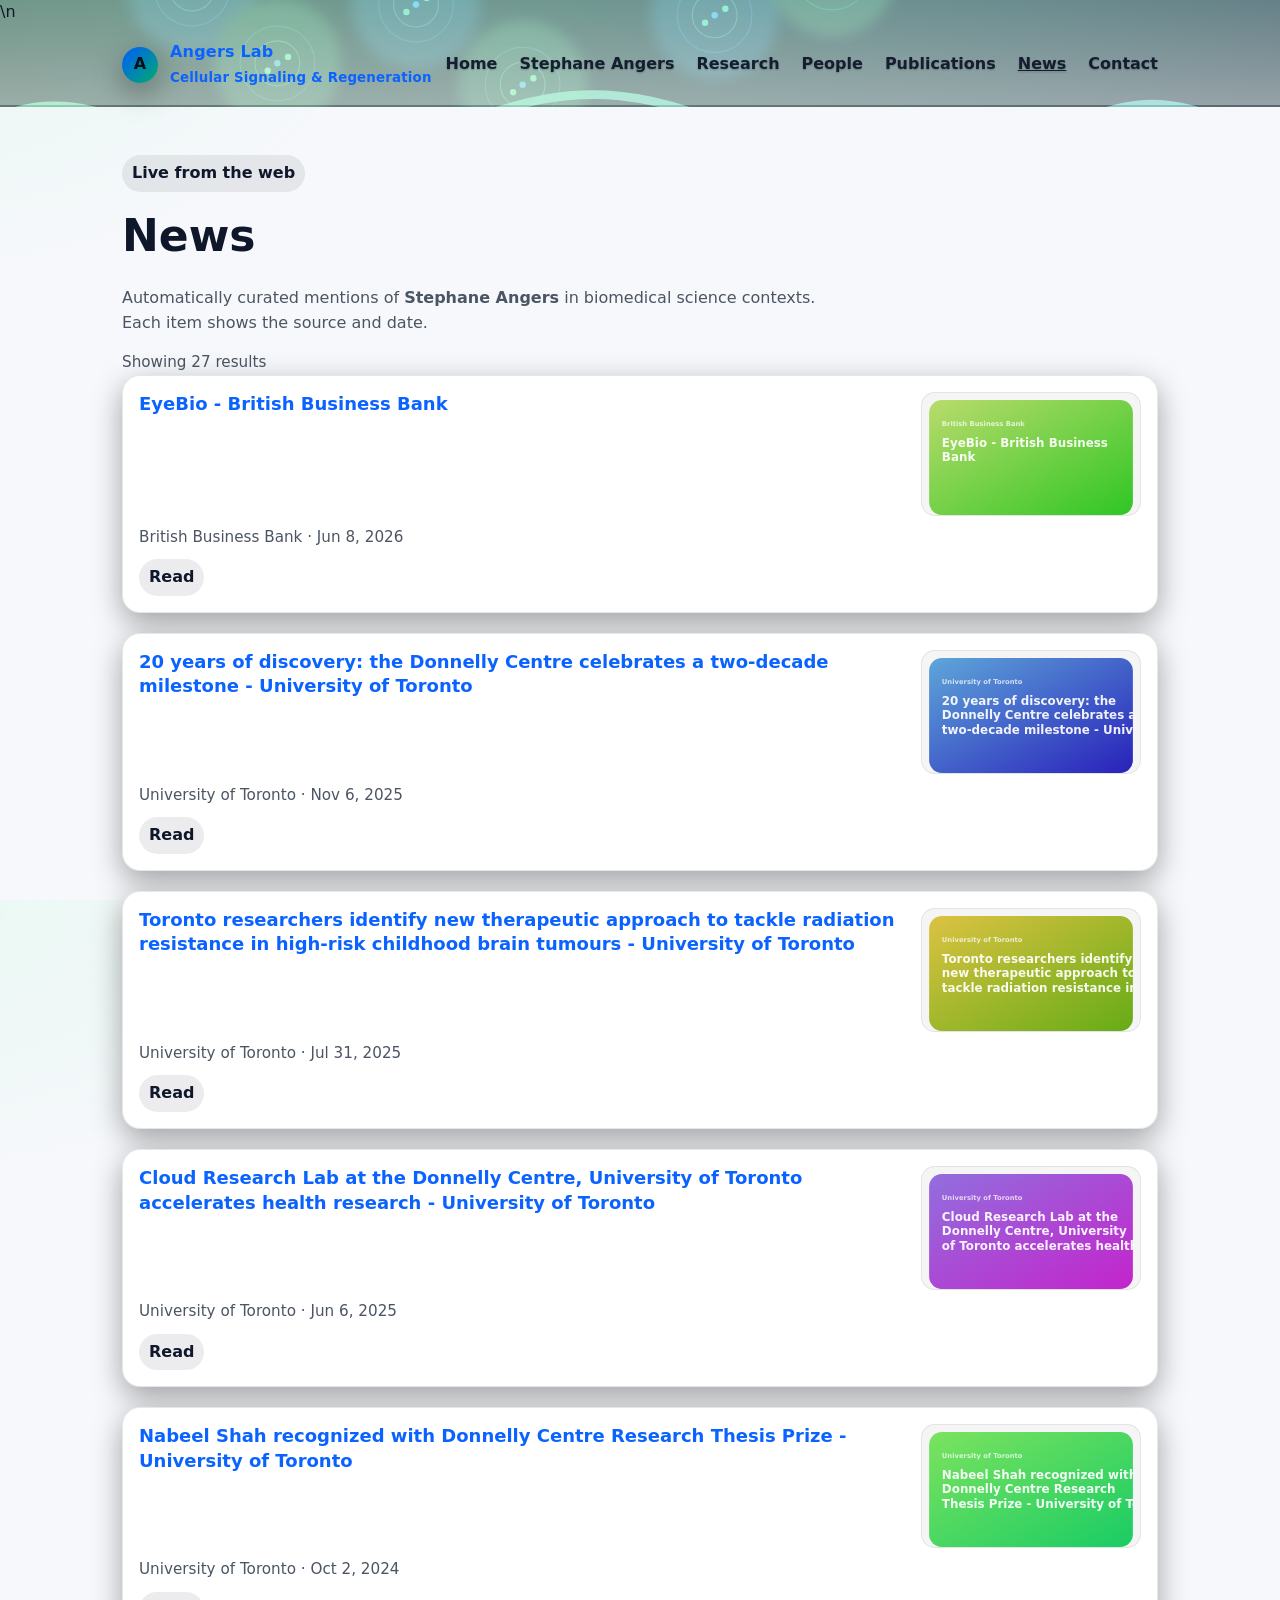
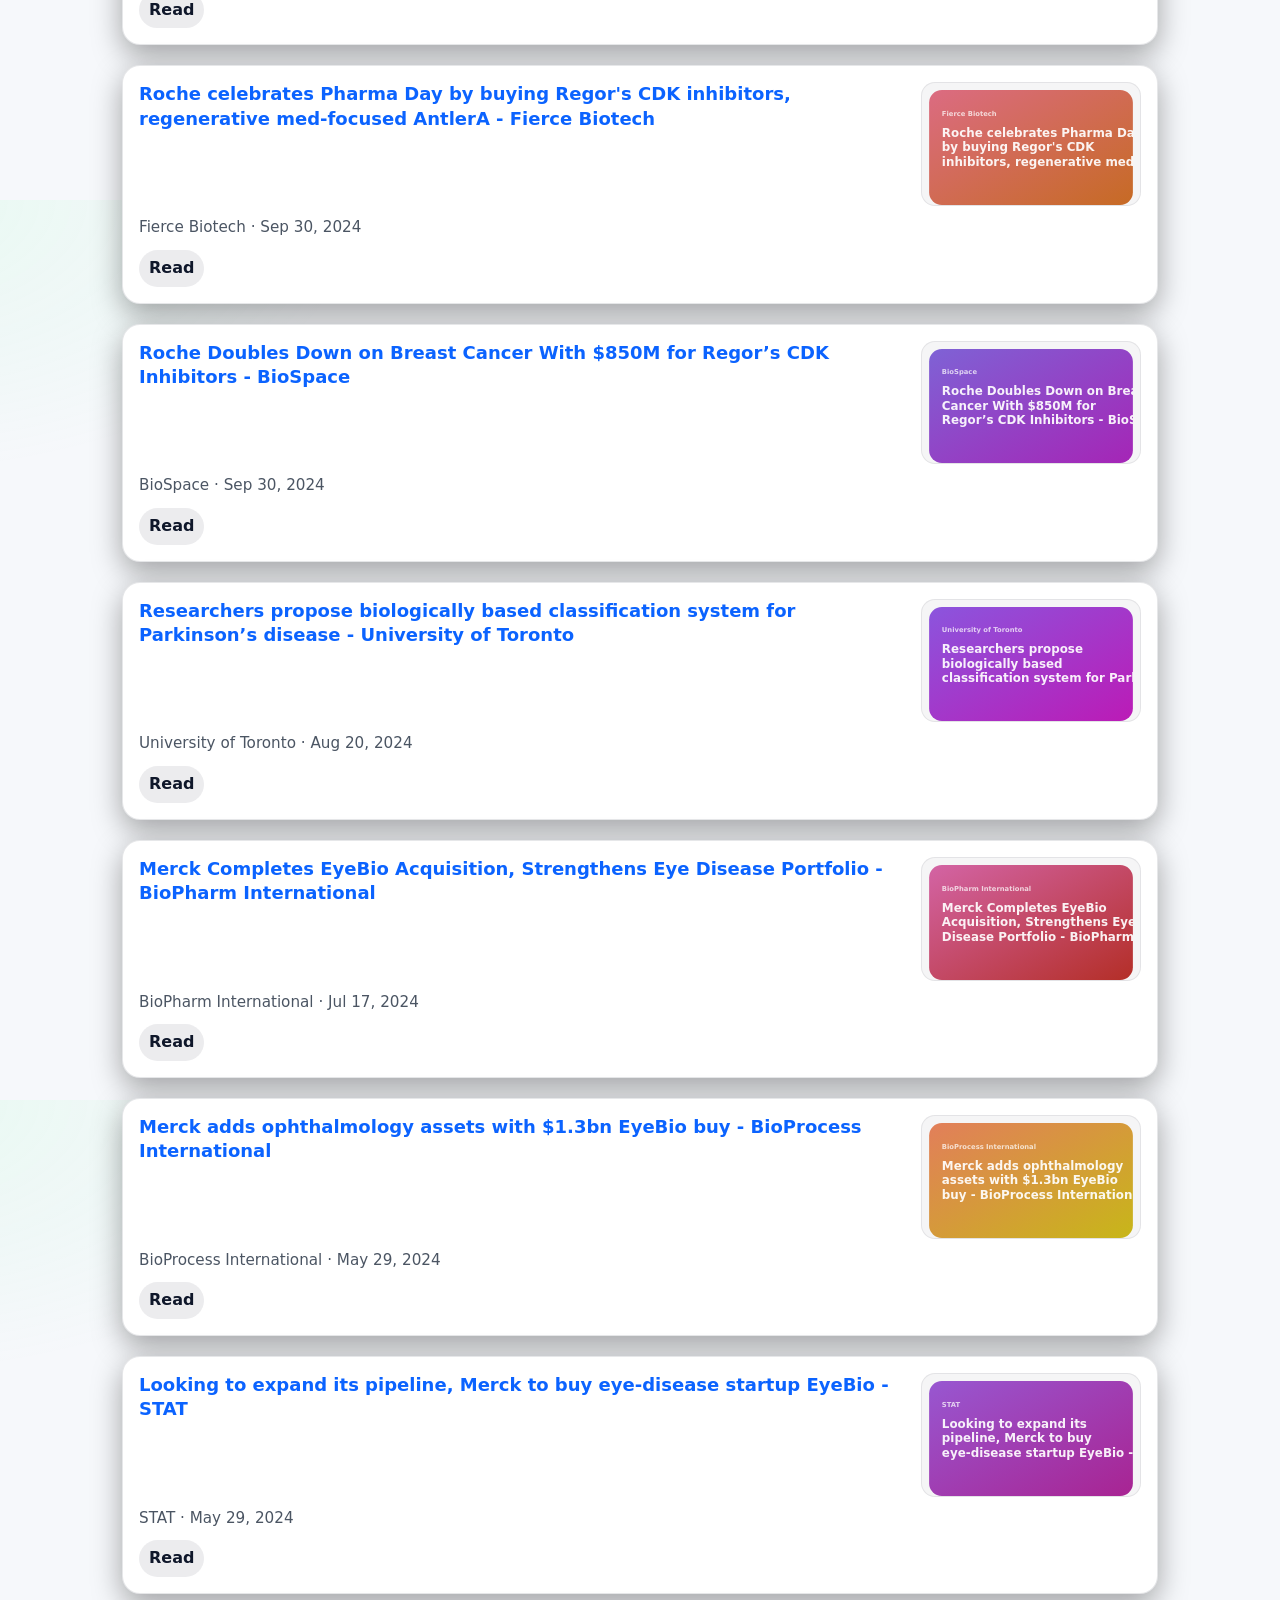
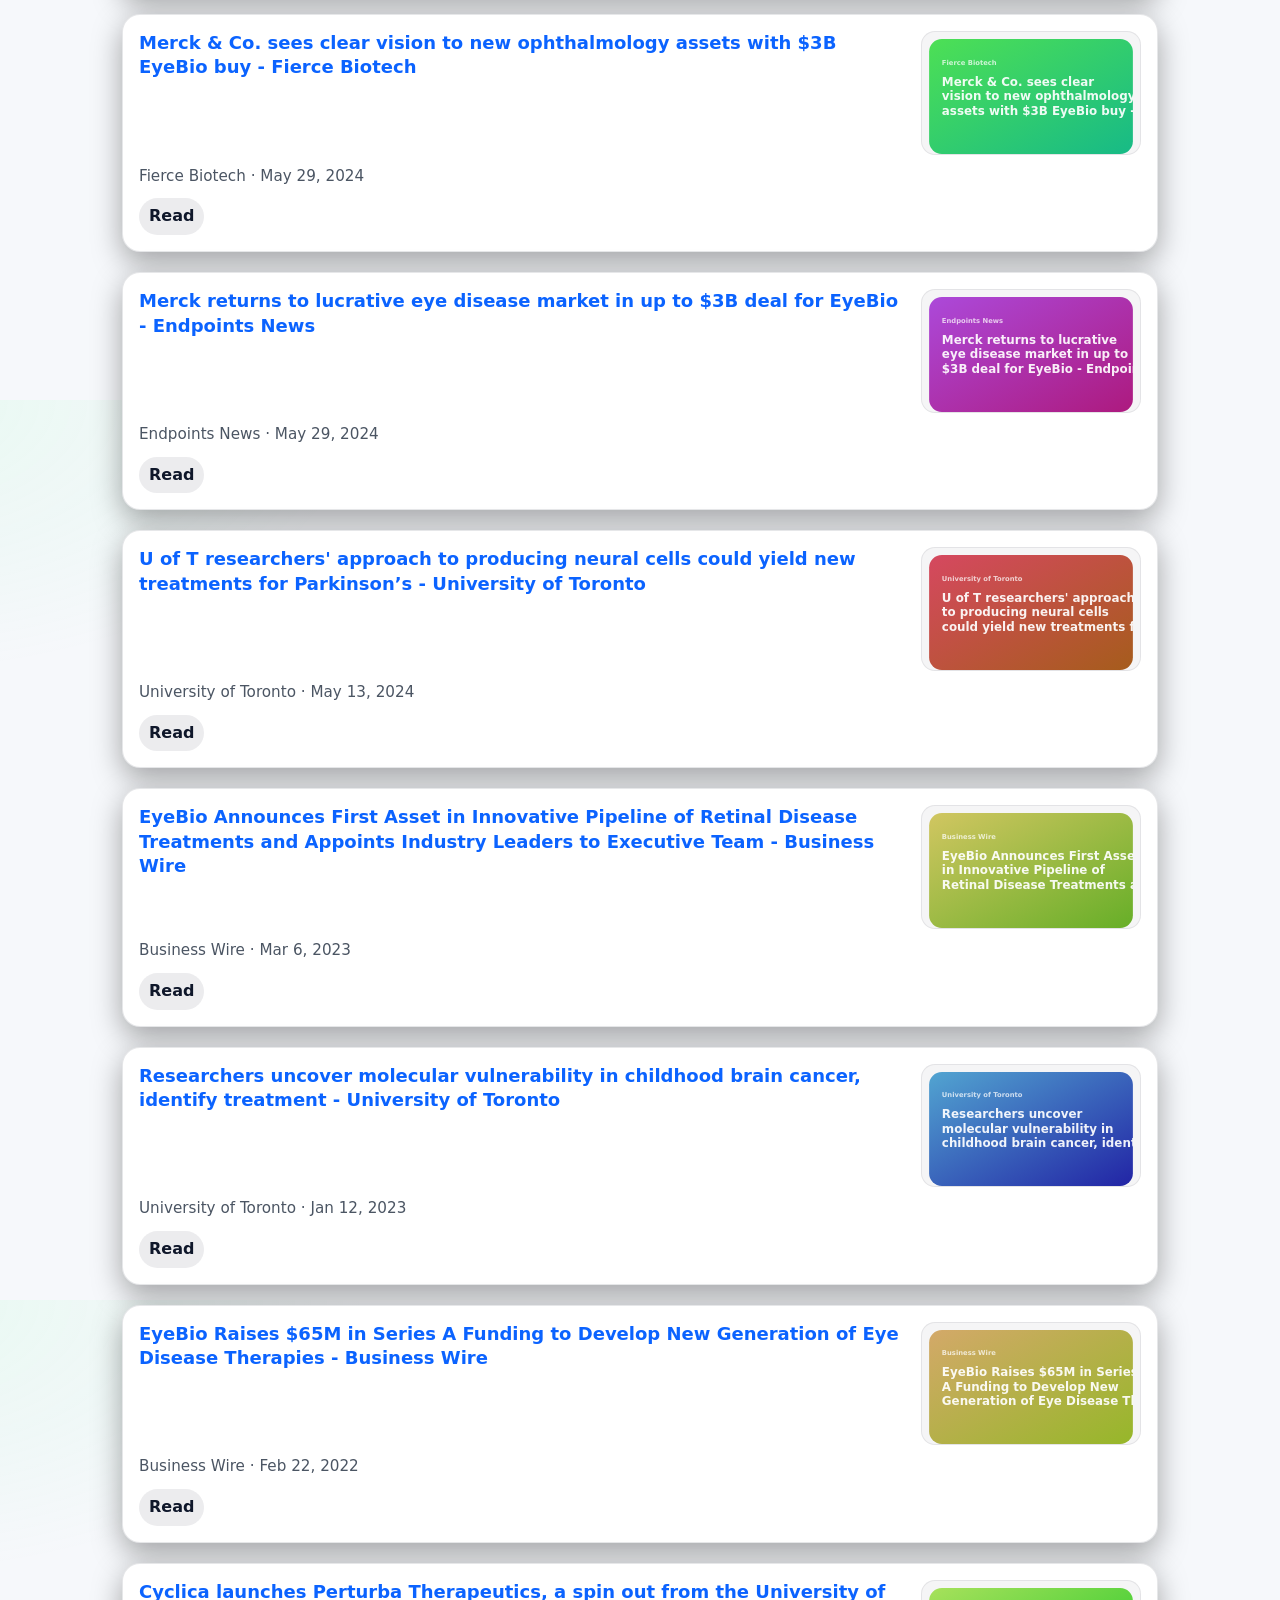
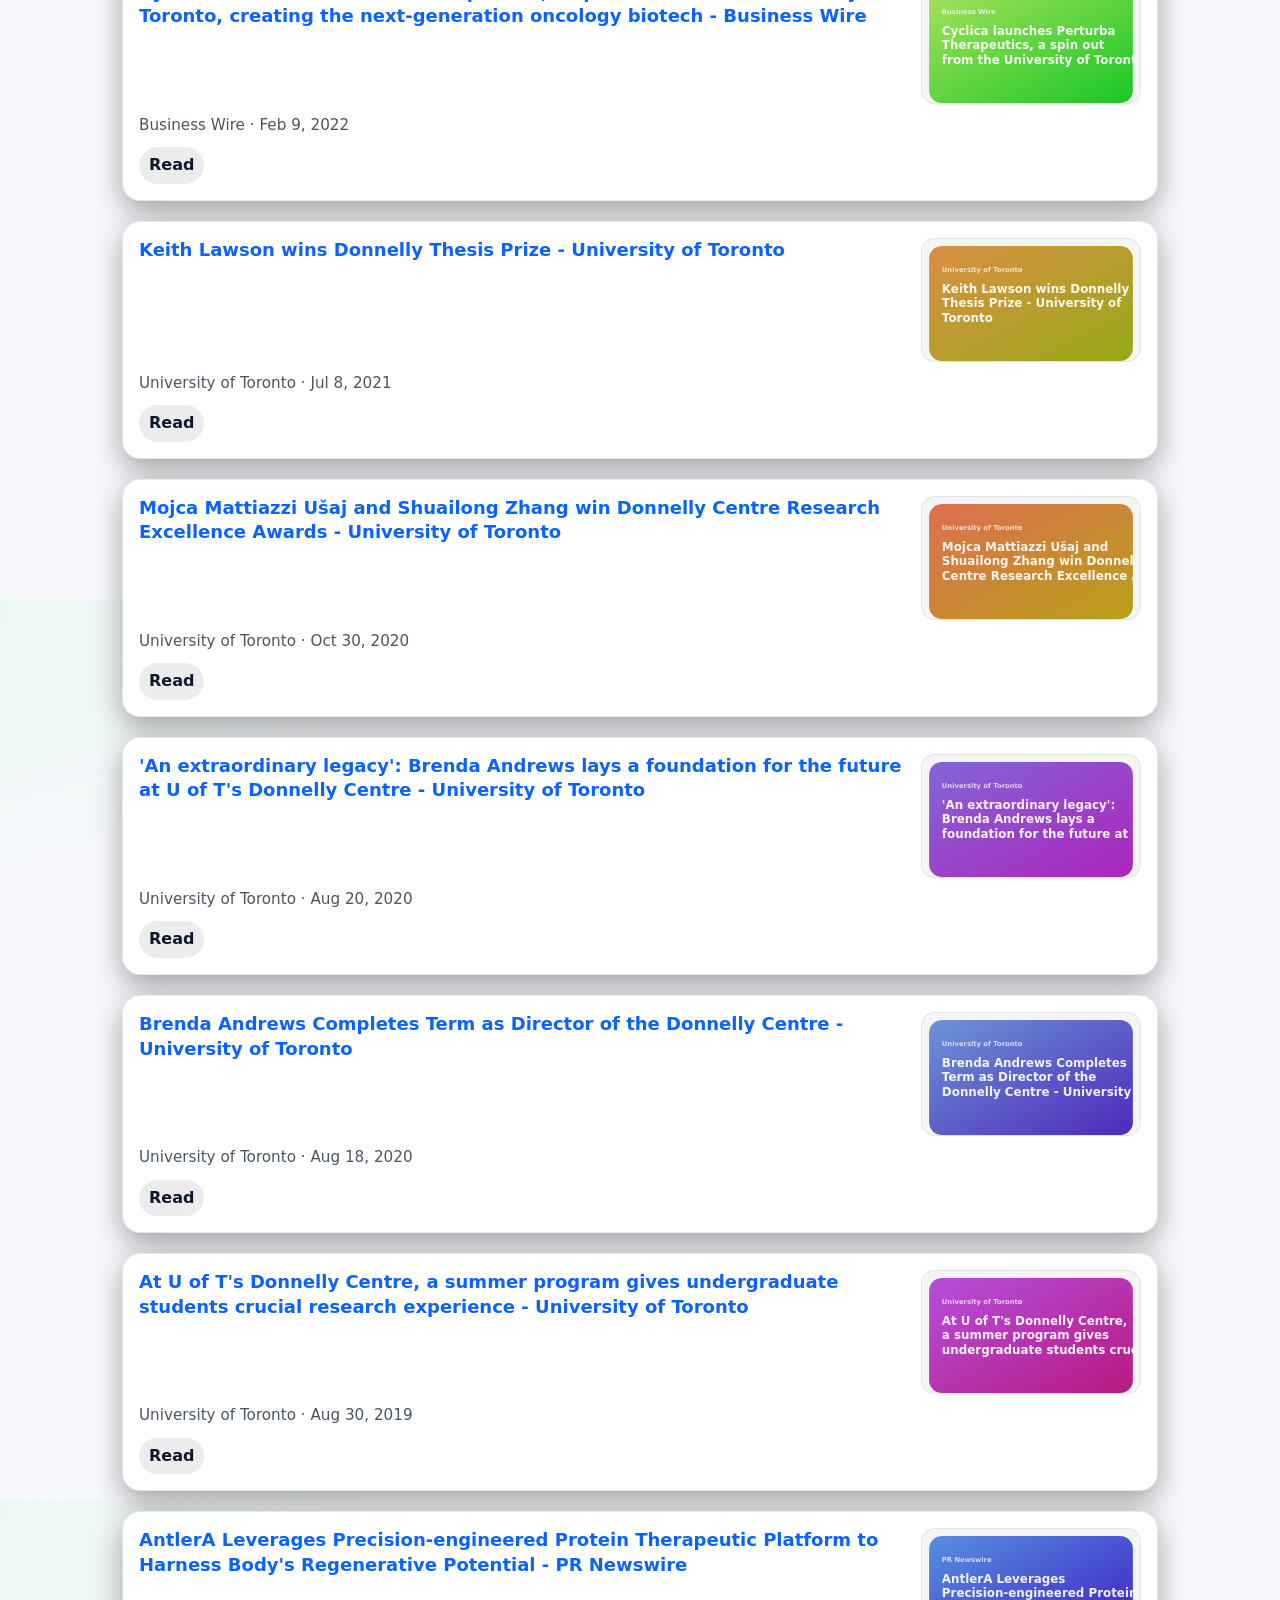
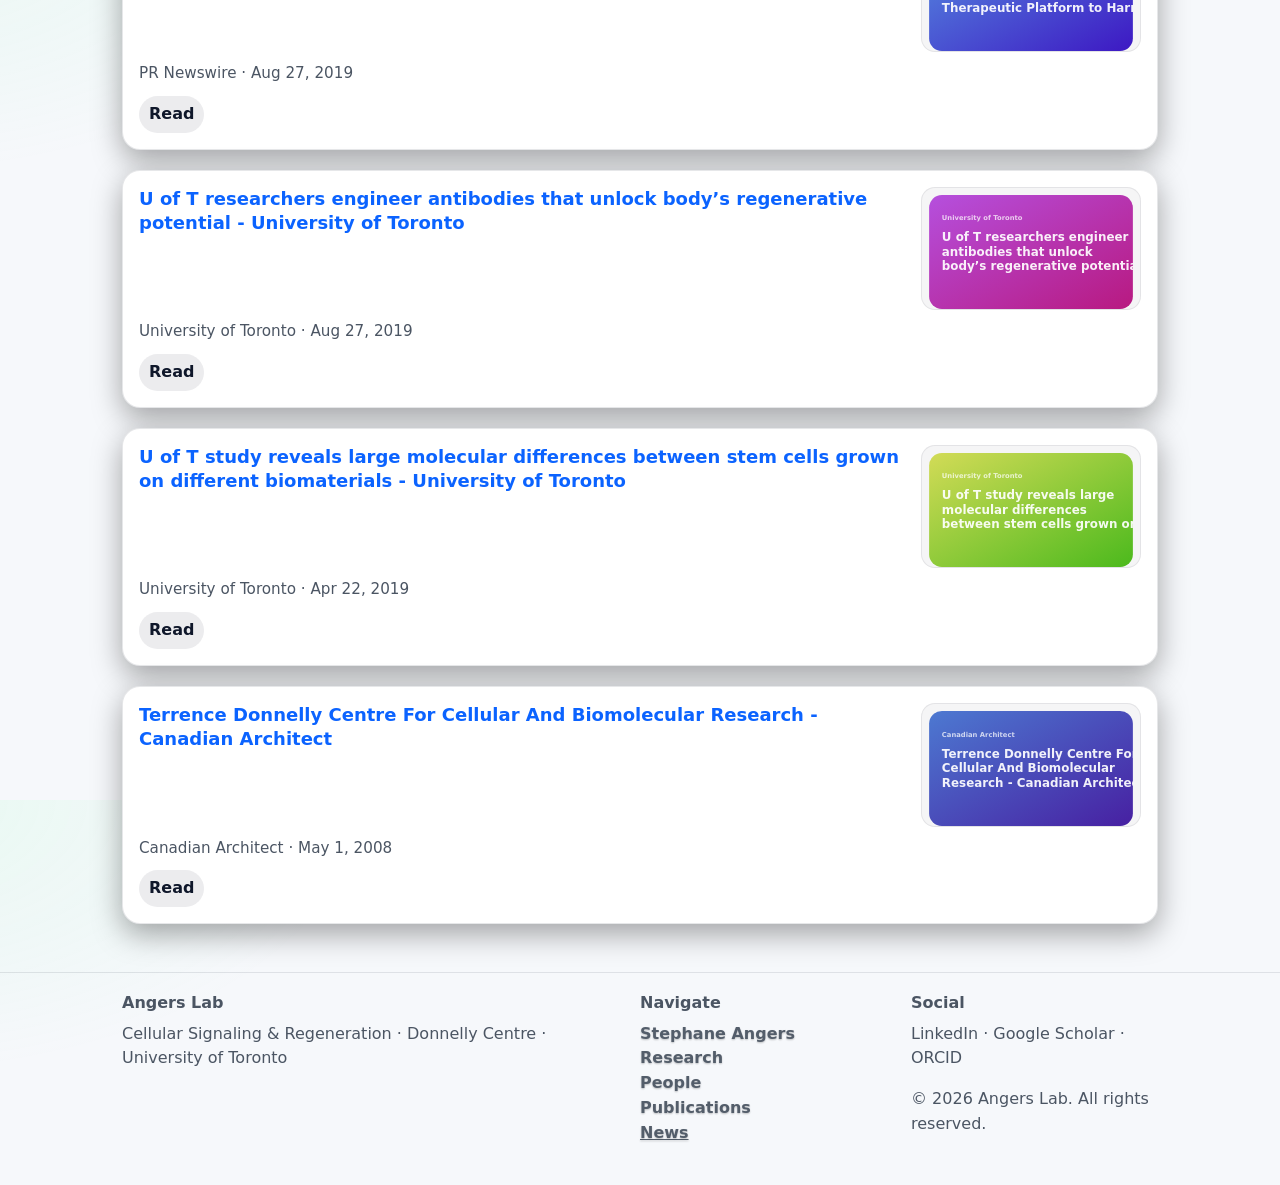
==== commit ab2421fe: "Fix nav-active CSS, dead publication anchors, and stale links - Close the mobile-only @media block o" ====
--- a/news.html
+++ b/news.html
@@ -116,7 +116,7 @@
       </div>
       <div>
         <b>Social</b>
-        <p class="mt-1"><a href="#" aria-label="LinkedIn">LinkedIn</a> · <a href="#" aria-label="Google Scholar">Google Scholar</a> · <a href="#" aria-label="ORCID">ORCID</a></p>
+        <p class="mt-1"><a aria-label="LinkedIn" href="https://www.linkedin.com/in/stephane-angers-%F0%9F%87%A8%F0%9F%87%A6-75981a6/?originalSubdomain=ca" rel="noopener" target="_blank">LinkedIn</a> · <a aria-label="Google Scholar" href="https://scholar.google.com/citations?user=6Wa4BbYAAAAJ&amp;hl=en" rel="noopener" target="_blank">Google Scholar</a> · <a aria-label="ORCID" href="https://orcid.org/0000-0001-7241-9044" rel="noopener" target="_blank">ORCID</a></p>
         <p class="mt-1">© <span id="year"></span> Angers Lab. All rights reserved.</p>
       </div>
     </div>
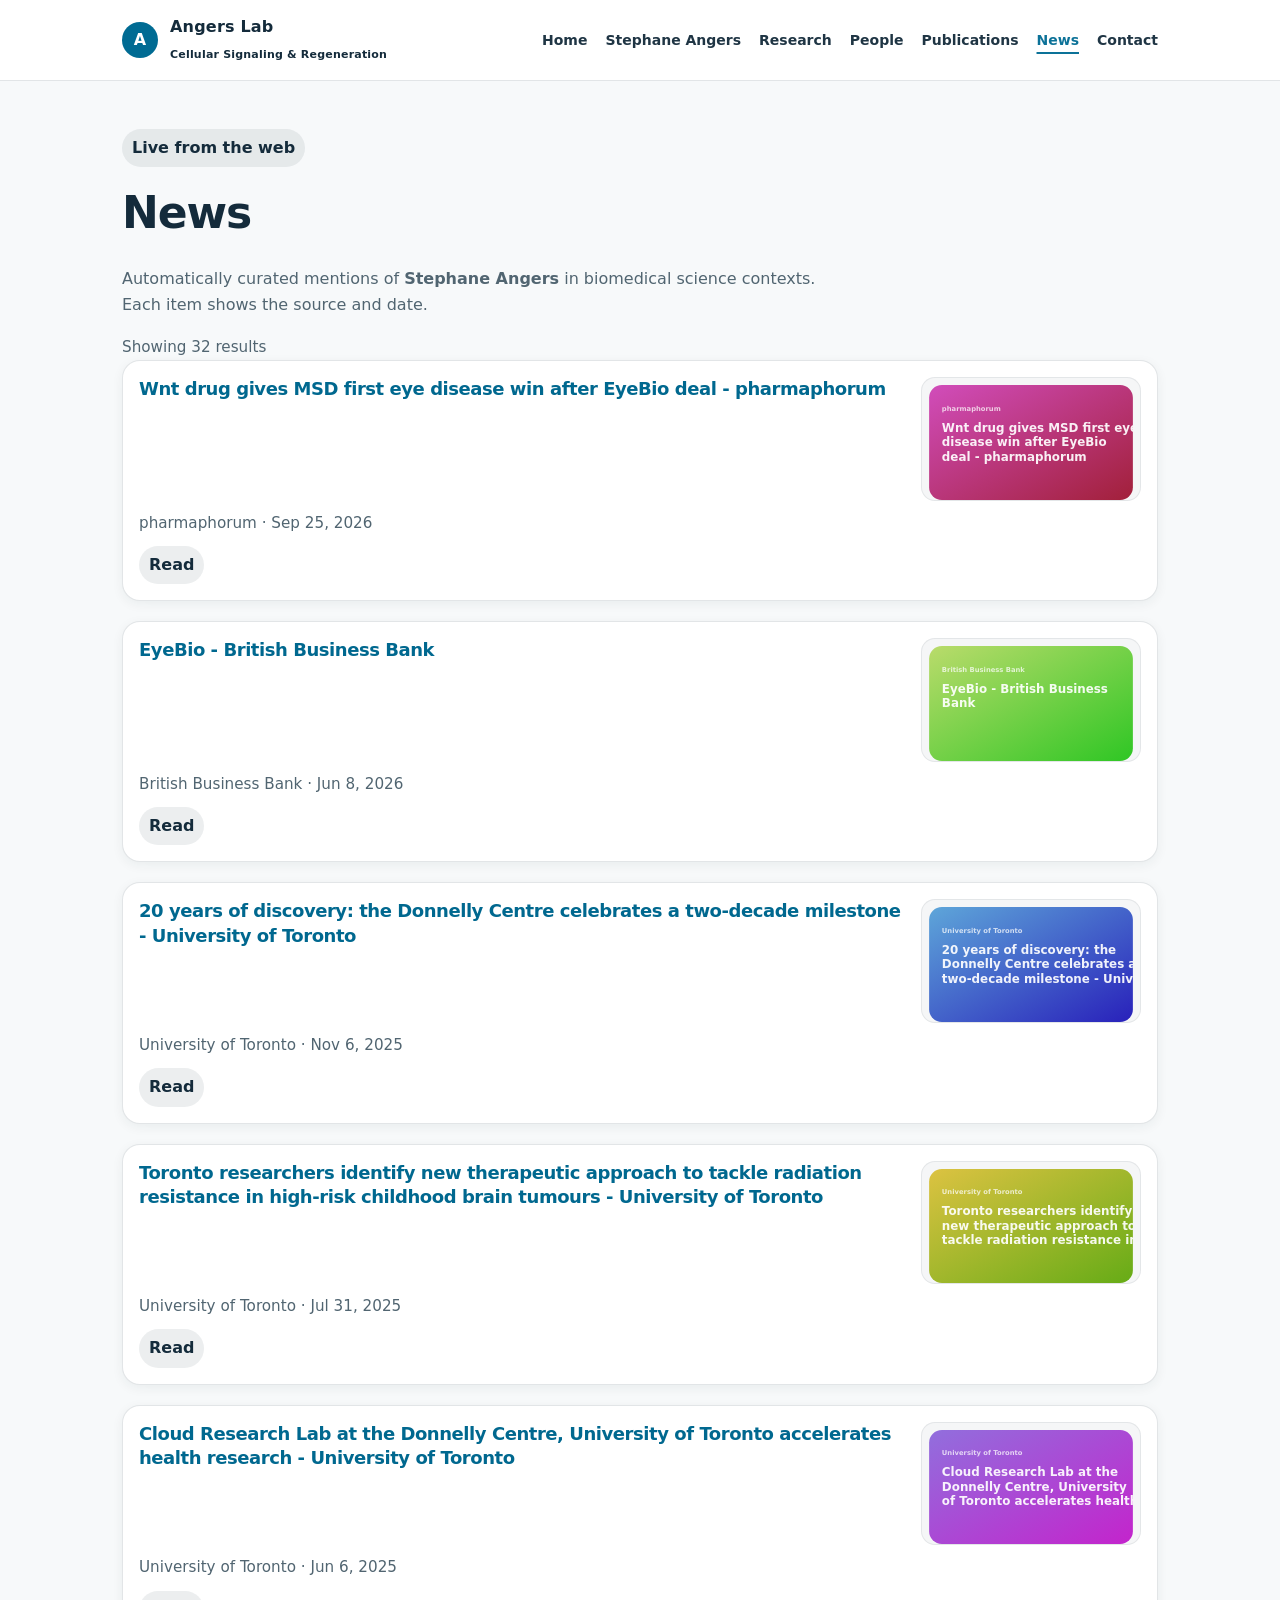
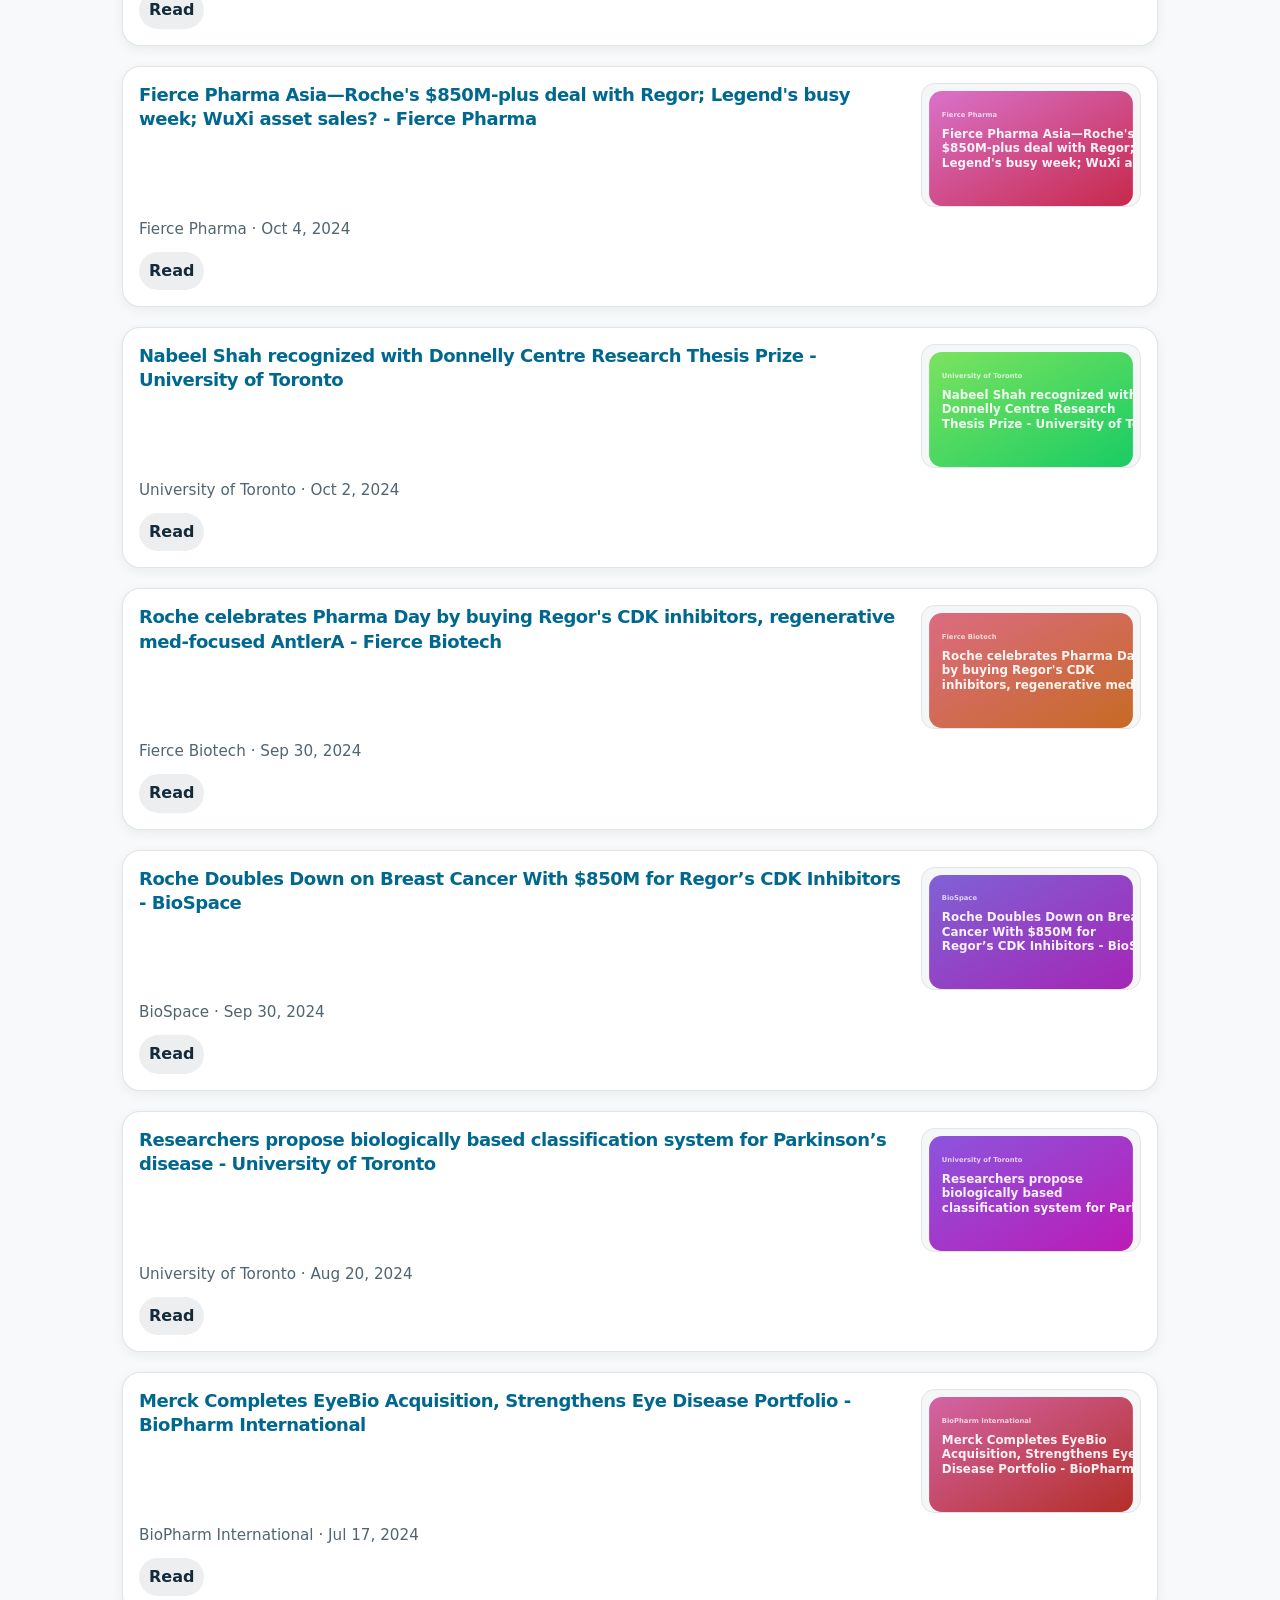
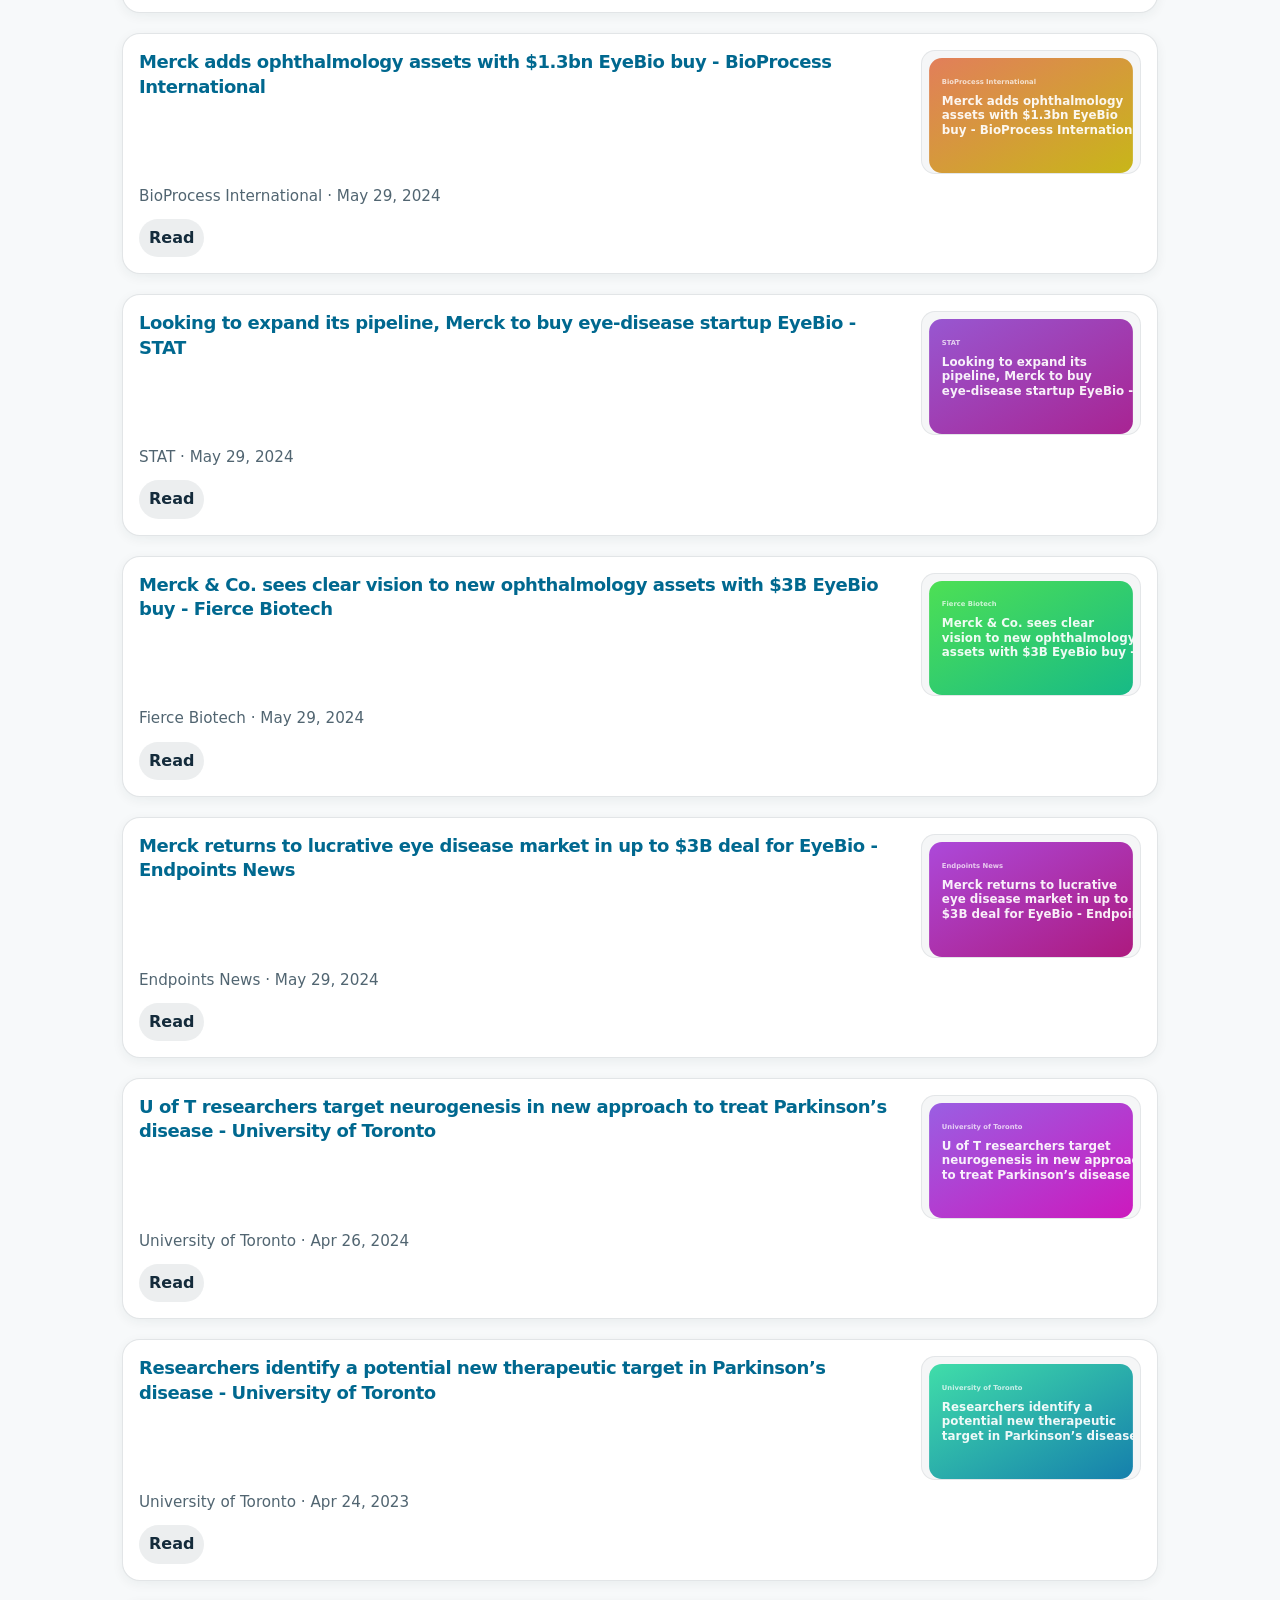
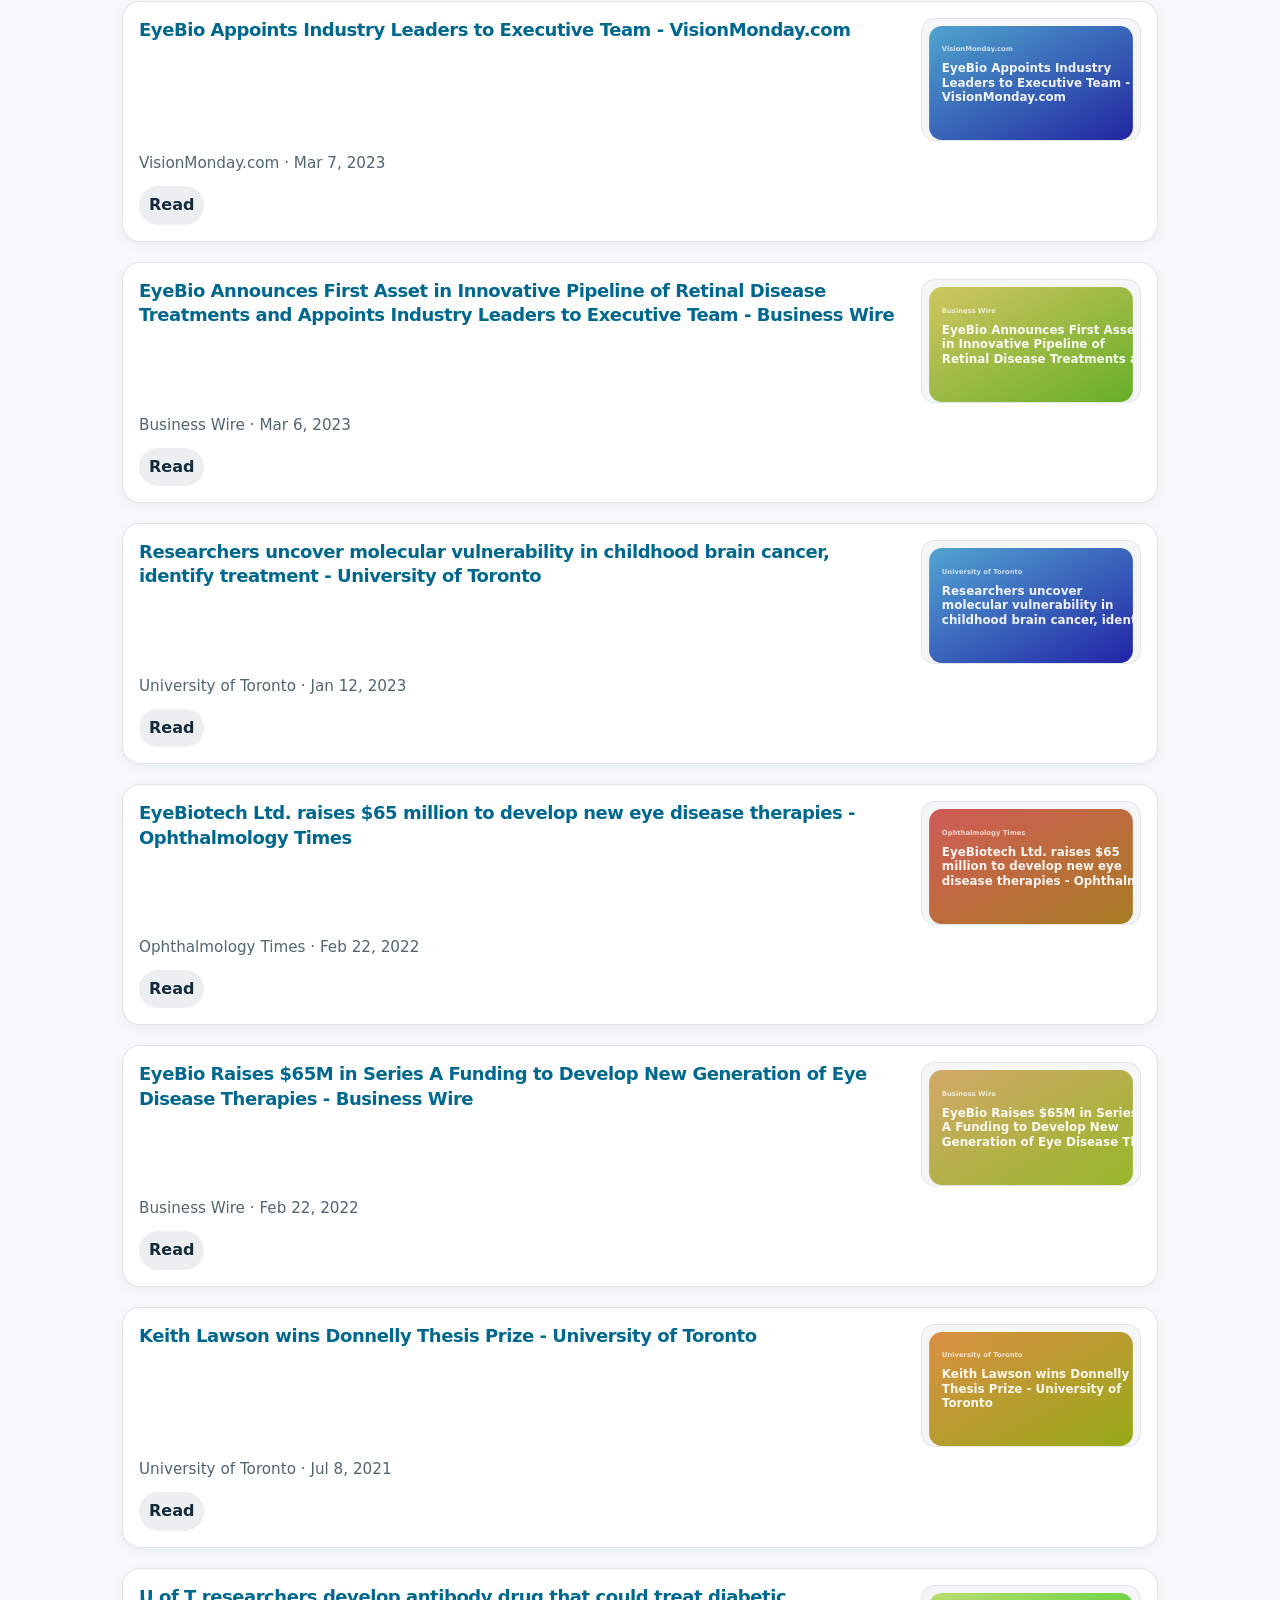
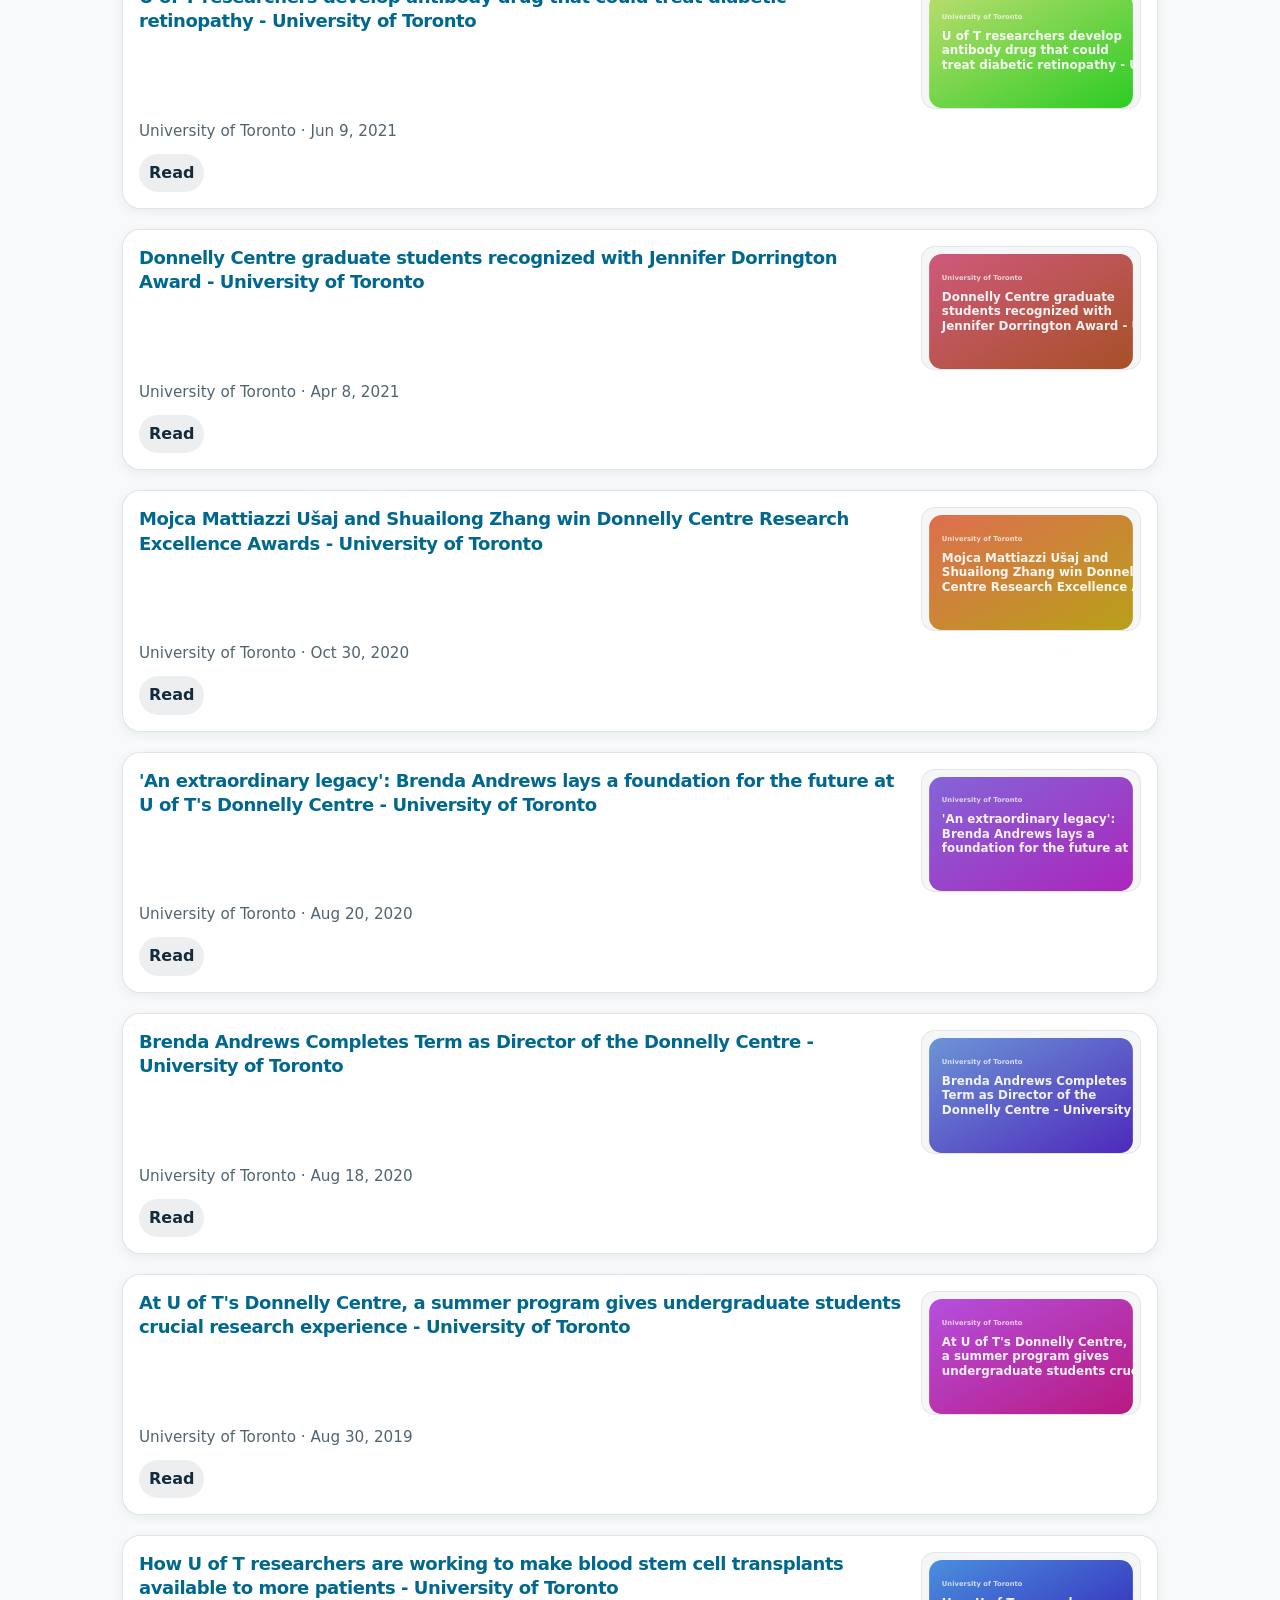
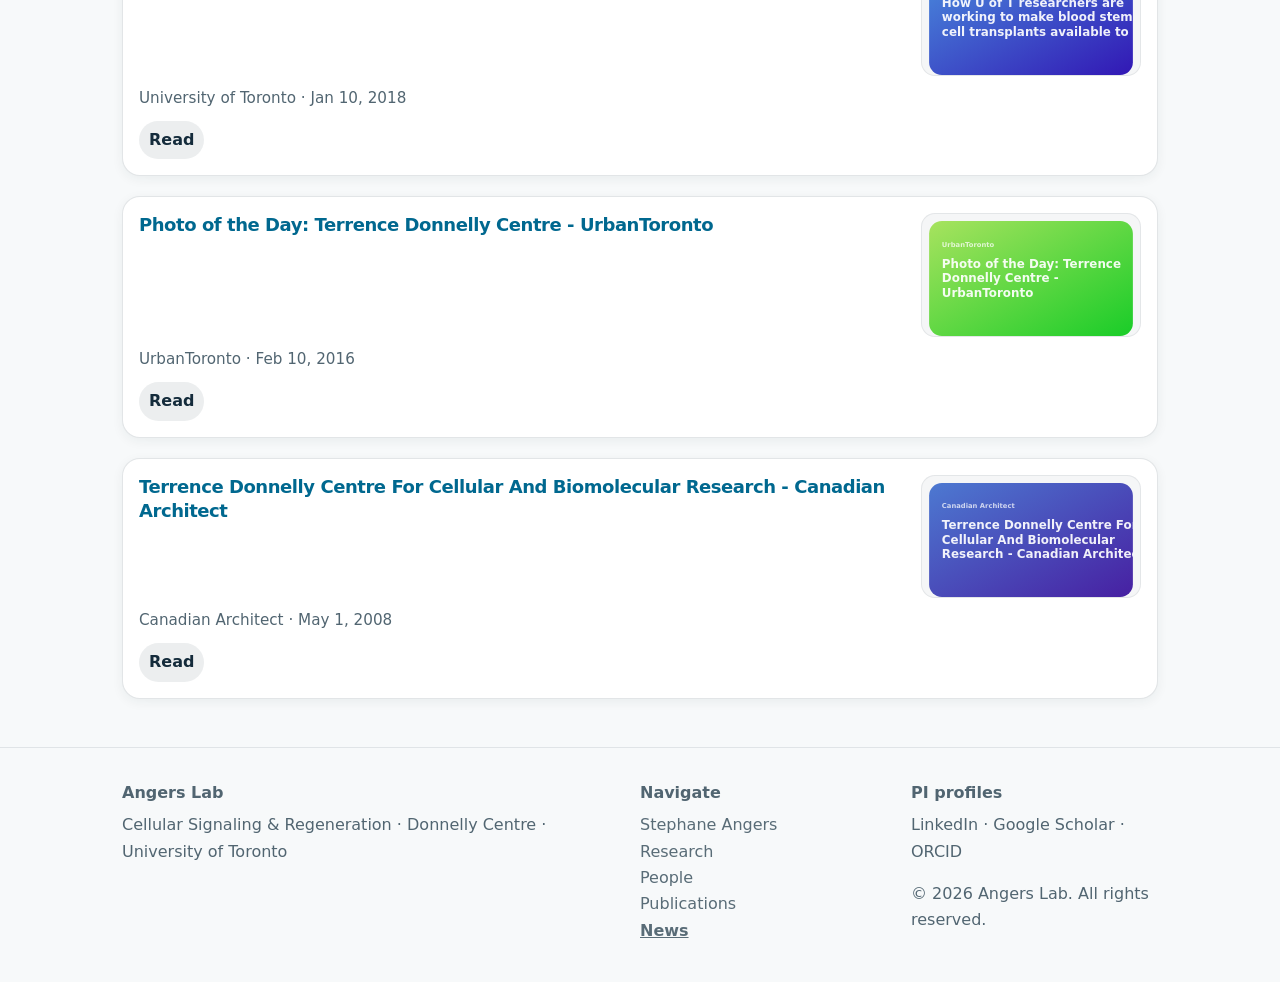
==== commit b02f96e5: "Redesign lab website and improve navigation and accessibility" ====
--- a/news.html
+++ b/news.html
@@ -62,16 +62,18 @@
     .footer-grid a{color:var(--muted)}
     @media (max-width:820px){ .footer-grid{grid-template-columns:1fr} }
   </style>
+<link rel="stylesheet" href="assets/css/site.css"/>
+<script defer src="assets/js/site.js"></script>
 </head>
 <body>
   <a class="sr-only" href="#main">Skip to content</a>
-  <header>\n    <div class="wrap nav">
+  <header>    <div class="wrap nav">
       <a aria-label="Angers Lab Home" class="brand" href="index.html">
         <span class="logo">A</span>
         <span>Angers Lab<br/><small>Cellular Signaling &amp; Regeneration</small></span>
       </a>
       <nav>
-        <button class="menu-btn" aria-label="Open menu" onclick="toggleMenu()" aria-expanded="false">☰</button>
+        <button class="menu-btn" aria-controls="menu" aria-label="Open menu" onclick="toggleMenu()" aria-expanded="false">☰</button>
         <ul id="menu">
           <li><a href="index.html">Home</a></li>
           <li><a href="stephane-angers.html">Stephane Angers</a></li>
@@ -79,13 +81,13 @@
           <li><a href="people.html">People</a></li>
           <li><a href="publications.html">Publications</a></li>
           <li><a href="news.html" class="active"><span class="active"></span>News</a></li>
-          <li><a href="#contact">Contact</a></li>
+          <li><a href="index.html#contact">Contact</a></li>
         </ul>
       </nav>
     </div>
   </header>
 
-  <main id="main">
+  <main id="main" tabindex="-1">
     <section class="wrap page-head">
       <span class="chip">Live from the web</span>
       <h1>News</h1>
@@ -115,8 +117,8 @@
         </nav>
       </div>
       <div>
-        <b>Social</b>
-        <p class="mt-1"><a aria-label="LinkedIn" href="https://www.linkedin.com/in/stephane-angers-%F0%9F%87%A8%F0%9F%87%A6-75981a6/?originalSubdomain=ca" rel="noopener" target="_blank">LinkedIn</a> · <a aria-label="Google Scholar" href="https://scholar.google.com/citations?user=6Wa4BbYAAAAJ&amp;hl=en" rel="noopener" target="_blank">Google Scholar</a> · <a aria-label="ORCID" href="https://orcid.org/0000-0001-7241-9044" rel="noopener" target="_blank">ORCID</a></p>
+        <b>PI profiles</b>
+        <p class="mt-1"><a href="https://www.linkedin.com/in/stephane-angers-%F0%9F%87%A8%F0%9F%87%A6-75981a6/">LinkedIn</a> · <a href="https://scholar.google.com/citations?user=6Wa4BbYAAAAJ&amp;hl=en">Google Scholar</a> · <a href="https://orcid.org/0000-0001-7241-9044">ORCID</a></p>
         <p class="mt-1">© <span id="year"></span> Angers Lab. All rights reserved.</p>
       </div>
     </div>
--- a/assets/css/site.css
+++ b/assets/css/site.css
@@ -0,0 +1,91 @@
+/* Shared visual language and accessible navigation across the static site. */
+:root { --bg:#f7f9fa; --panel:#fff; --elev:#edf3f5; --text:#142b3b; --muted:#516571; --brand:#006b93; --brand-2:#087c70; --link:#00688f; --radius:16px; --shadow:0 3px 12px rgba(20,43,59,.06); }
+@media(prefers-color-scheme:dark){:root{--bg:#101c24;--panel:#172731;--elev:#203540;--text:#edf5f7;--muted:#b6c8ce;--brand:#6ad4ee;--brand-2:#84dfbd;--link:#6ad4ee;--shadow:0 3px 12px rgba(0,0,0,.12)}}
+html {scroll-padding-top:110px;scroll-behavior:smooth}
+body {background:var(--bg);line-height:1.65}
+header {background:var(--panel);backdrop-filter:none;border-bottom:1px solid color-mix(in srgb,var(--text) 12%,transparent)}
+.nav {position:relative;min-height:80px;height:auto;gap:20px}
+.brand {color:var(--text);flex-shrink:0}
+.brand .logo {background:var(--brand);color:var(--panel);box-shadow:none}
+.brand small {font-size:11px;line-height:1.5}
+header nav a {font-size:14px;text-shadow:none;font-weight:600}
+header nav ul {gap:18px}
+header nav a.active {text-decoration:underline;text-underline-offset:7px;text-decoration-thickness:2px;color:var(--brand)}
+a:focus-visible,button:focus-visible,input:focus-visible,summary:focus-visible {outline:3px solid var(--brand);outline-offset:4px}
+.sr-only:focus {position:fixed;left:16px;top:10px;width:auto;height:auto;clip:auto;overflow:visible;padding:12px 20px;background:var(--panel);color:var(--text);z-index:100}
+[hidden] {display:none!important}
+section {scroll-margin-top:100px}
+.card,.pub,.person,.news-card {box-shadow:var(--shadow);border-color:color-mix(in srgb,var(--text) 12%,transparent)}
+.btn {box-shadow:none;background:var(--panel);border-radius:8px;min-height:44px;justify-content:center}
+.btn.fill {background:var(--brand);color:var(--panel)}
+.btn:hover {text-decoration:none;background:var(--elev)}
+.btn.fill:hover {background:var(--brand-2)}
+.eyebrow {background:none;padding:0;color:var(--brand);font-size:12px;letter-spacing:.1em;text-transform:uppercase;font-weight:750}
+h1,h2,h3 {letter-spacing:-.025em}
+.section-head {align-items:center;flex-wrap:wrap}
+.hero {padding:64px 0}
+.hero-grid {grid-template-columns:1.1fr 1fr;gap:48px;align-items:center}
+.hero h1 {font-size:clamp(34px,4vw,52px);line-height:1.12;max-width:19ch}
+.hero-accent {color:var(--brand)}
+.hero .lead {font-size:18px;max-width:52ch}
+.logo-row {justify-content:flex-start;gap:28px;margin:0 0 28px}
+.logo-row img {height:48px;max-width:42%;width:auto}
+.hero-visual {margin:0;min-width:0}
+.hero-visual img {display:block;width:100%;height:410px;object-fit:cover;border-radius:16px}
+.hero-visual figcaption {font-size:13px;color:var(--muted);margin-top:14px}
+.research-gallery {padding-block:40px}
+.gallery-frame {background:var(--panel);border:1px solid color-mix(in srgb,var(--text) 12%,transparent);border-radius:16px;overflow:hidden}
+.gallery-slide {margin:0;display:grid;grid-template-columns:1.5fr 1fr;align-items:center;min-height:360px}
+.gallery-slide img {width:100%;height:360px;object-fit:contain;padding:24px;display:block;background:#fff}
+.gallery-slide figcaption {padding:32px;display:grid;gap:12px;color:var(--muted)}
+.gallery-slide figcaption b {font-size:26px;line-height:1.25;color:var(--text)}
+.gallery-controls {display:flex;gap:12px;align-items:center;justify-content:flex-end;margin-top:16px}
+.gallery-controls .btn {font-size:14px;padding:8px 14px;cursor:pointer;color:var(--text)}
+.feature-grid {display:grid;grid-template-columns:repeat(3,minmax(0,1fr));gap:20px}
+.feature-grid .card {padding:24px;display:flex;flex-direction:column;gap:12px}
+.feature-grid h3 {font-size:20px;line-height:1.4;margin:0}
+.feature-grid .card> a {margin-top:auto;font-size:14px;font-weight:650}
+.feature-grid p {font-size:13px}
+.join-panel {display:flex;gap:32px;align-items:center;justify-content:space-between;background:var(--elev);padding:40px;border-radius:16px}
+.join-panel p {max-width:65ch;color:var(--muted)}
+.join-panel h2 {font-size:34px;margin:8px 0}
+.join-panel .btn {flex-shrink:0}
+#about .card {padding:28px;max-width:80ch;line-height:1.8}
+#contact .card {grid-column:span 12!important;padding:28px}
+.research-programs {display:grid;gap:28px}
+.research-programs .theme {display:grid;grid-template-columns:180px minmax(0,1fr);gap:32px;padding:32px}
+.research-programs .figure {align-self:start;margin-top:16px}
+.program-copy h2 {font-size:30px;line-height:1.2;margin:8px 0 16px}
+.program-copy .lead {font-size:19px;max-width:64ch}
+.program-detail {border-top:1px solid color-mix(in srgb,var(--text) 12%,transparent);margin-top:24px;padding-top:12px}
+.program-detail h3 {font-size:14px;color:var(--muted);letter-spacing:.02em}
+.program-detail .summary {white-space:normal;max-width:75ch;line-height:1.8}
+.research-programs .actions:empty {display:none}
+footer {padding-top:32px}
+footer nav a {font-weight:400;text-shadow:none}
+@media(max-width:1100px){header nav ul{gap:12px}.brand small{max-width:175px}.hero-grid{gap:28px}.hero-visual img{height:360px}}
+@media(max-width:980px){.hero-grid{grid-template-columns:1fr 1fr}.feature-grid{grid-template-columns:1fr}.feature-grid .card{gap:8px}.research-programs .theme{grid-template-columns:140px minmax(0,1fr);gap:24px}}
+@media(max-width:860px){
+ .nav{min-height:80px;padding-block:12px}
+ header .menu-btn{display:inline-flex!important;align-items:center;justify-content:center;min-width:44px;min-height:44px;cursor:pointer;position:relative;z-index:2}
+ header nav ul{display:none;position:absolute;top:100%;left:0;right:0;max-height:calc(100dvh - 80px);overflow-y:auto;align-items:stretch;background:var(--panel);padding:16px 24px;border-bottom:1px solid var(--muted);gap:4px}
+ header nav ul.open{display:flex!important}
+ header nav ul a{display:block;padding:10px 8px;min-height:44px}
+ .hero-grid{grid-template-columns:1fr}
+ .hero{padding-block:36px}
+ .hero h1{max-width:24ch}
+ .hero-visual img{height:320px}
+ .gallery-slide{grid-template-columns:1fr;min-height:0}
+ .gallery-slide img{height:280px;padding:16px}
+ .gallery-slide figcaption{padding:24px;min-height:150px}
+ .gallery-slide figcaption b{font-size:23px}
+ .research-programs .theme{grid-template-columns:1fr;padding:24px}
+ .research-programs .figure{width:100px;margin:0;justify-self:start}
+ .research-programs .program-copy h2{font-size:27px}
+ .join-panel{flex-direction:column;align-items:flex-start;padding:28px}
+ .wrap.page-head{padding-inline:16px}
+}
+@media(max-width:480px){.brand small{font-size:10px;max-width:200px}.hero-visual img{height:260px}.logo-row img{height:40px}.gallery-controls{justify-content:center;gap:8px}.gallery-controls .btn{padding-inline:10px}.hero h1{font-size:36px}.hero .lead{font-size:17px}.section-head .sub{margin:0}.join-panel .btn{width:100%}}
+@media(prefers-reduced-motion:reduce){html{scroll-behavior:auto}*,*::before,*::after{animation-duration:.01ms!important;transition-duration:.01ms!important}}
+.feature-grid .card {grid-column:auto;min-width:0}
+@media(min-width:861px) and (max-width:1100px){header .brand small{display:none}header .brand{gap:8px}header nav a{font-size:13px}header nav ul{gap:10px}}
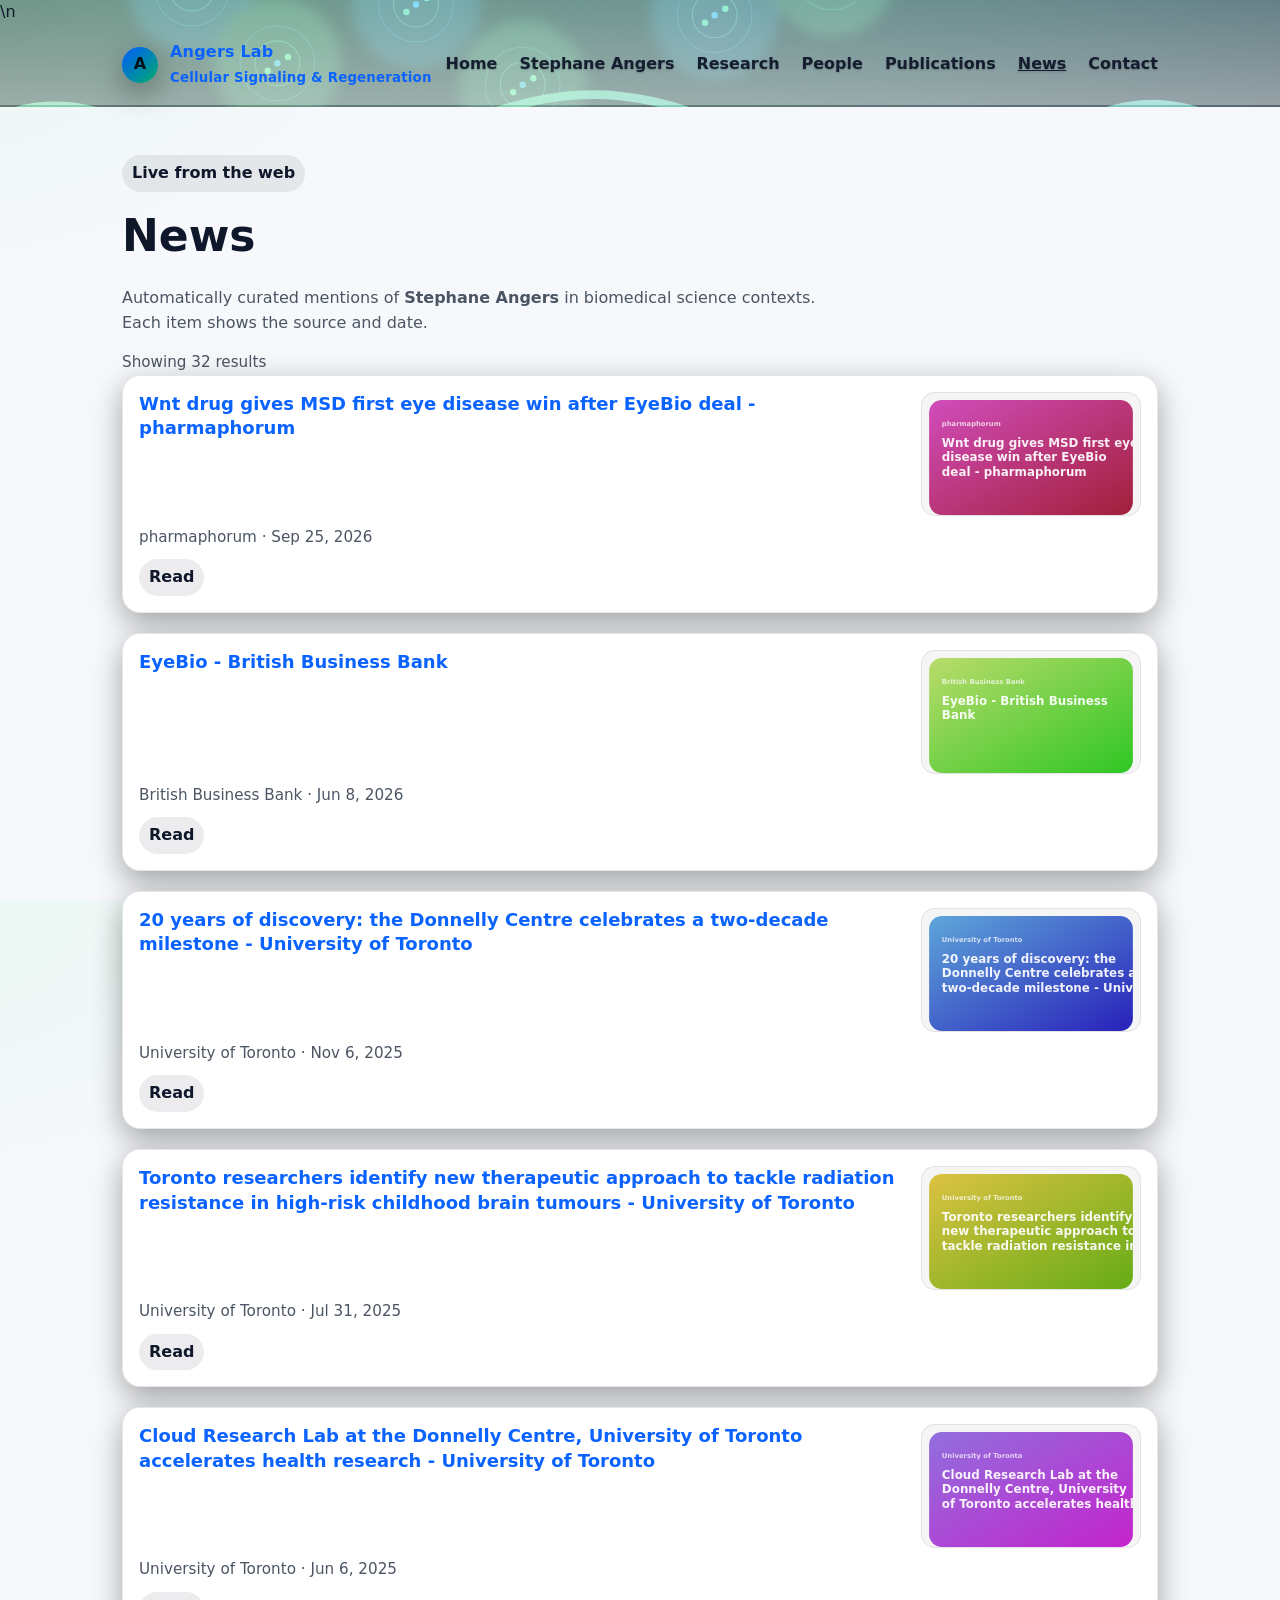
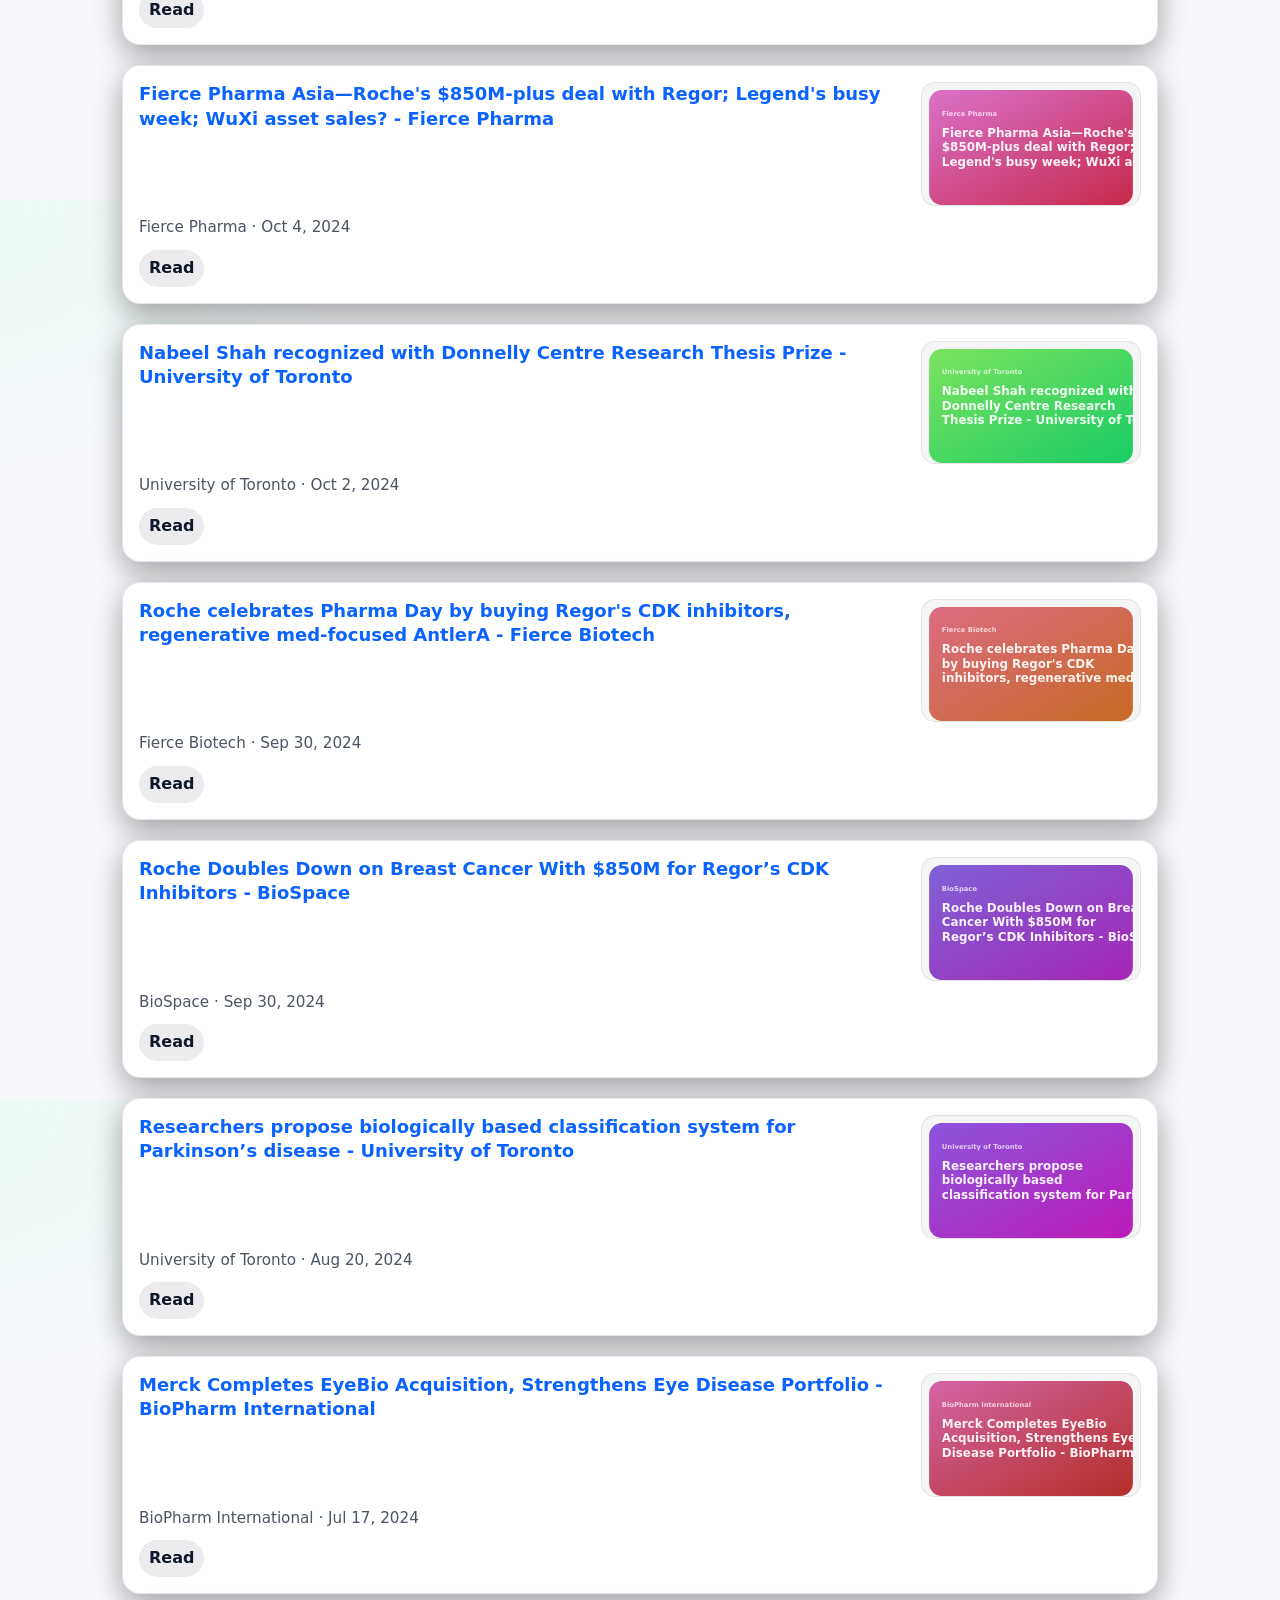
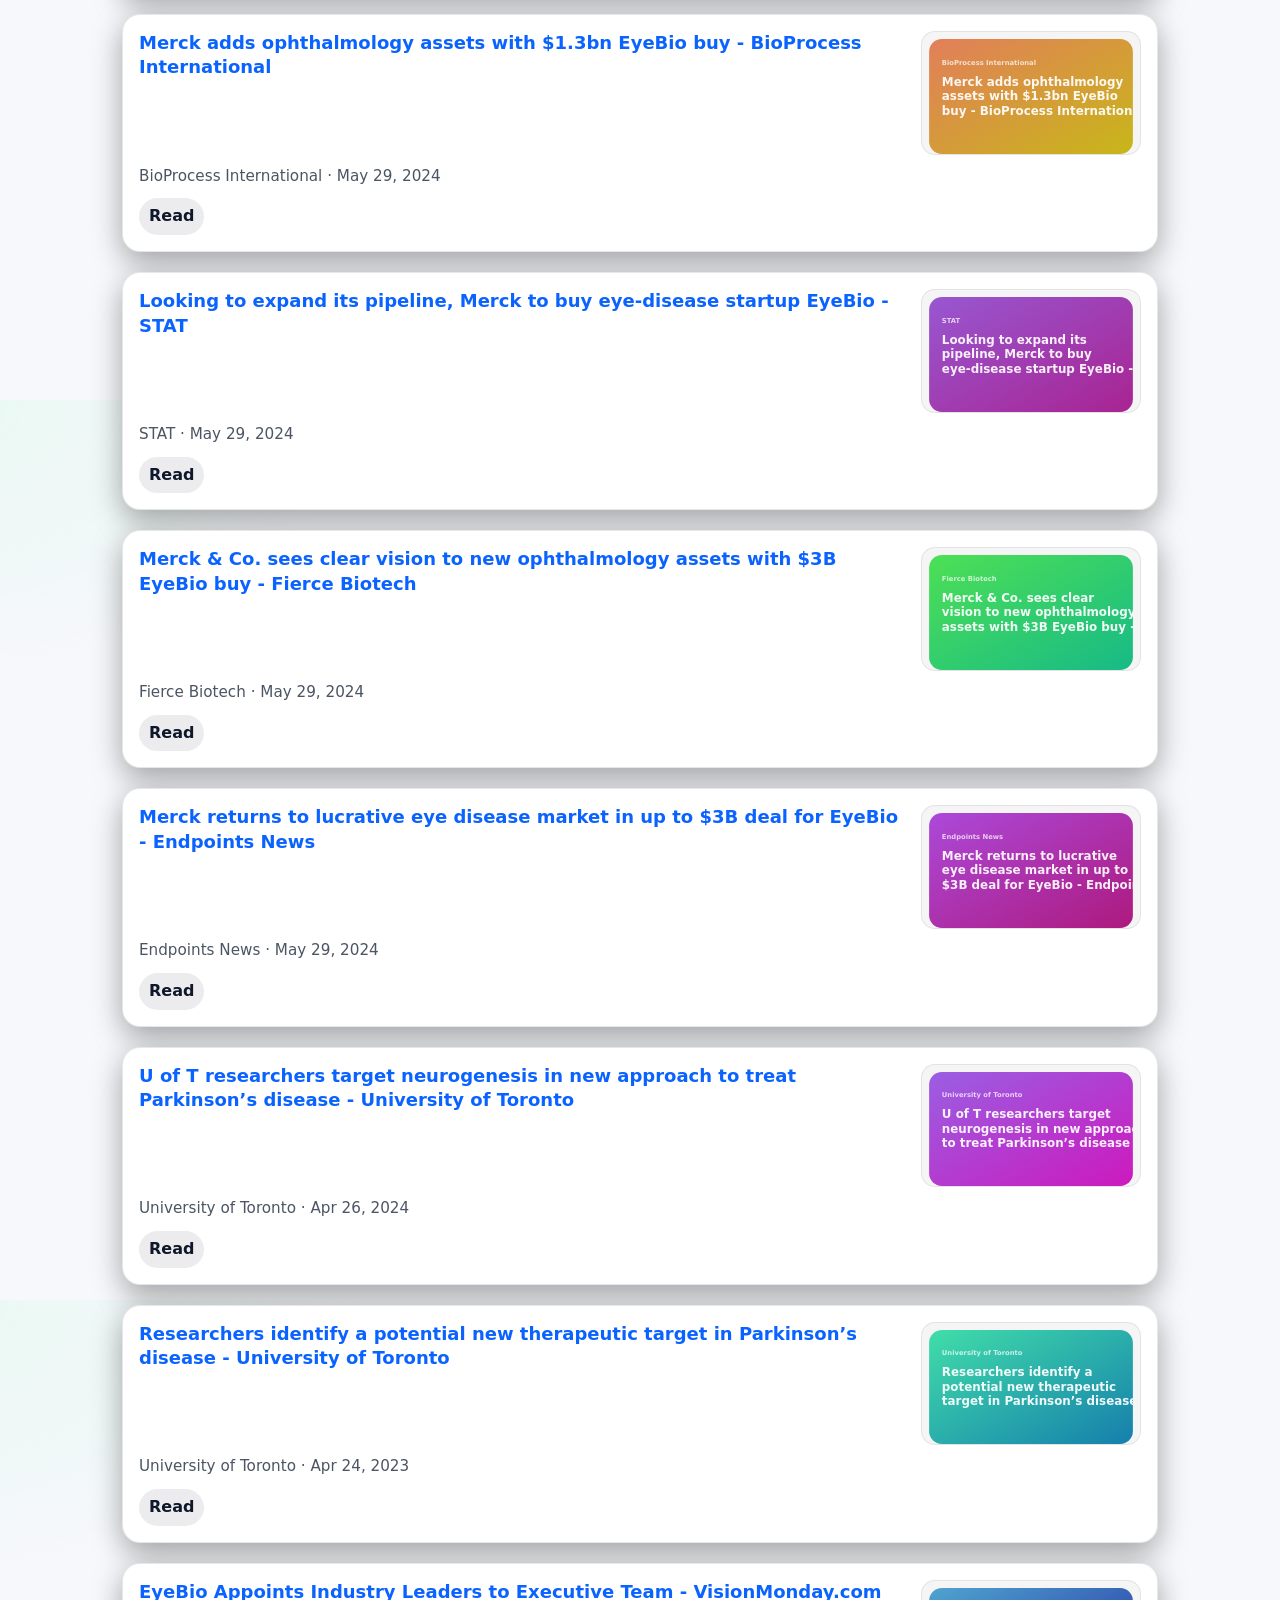
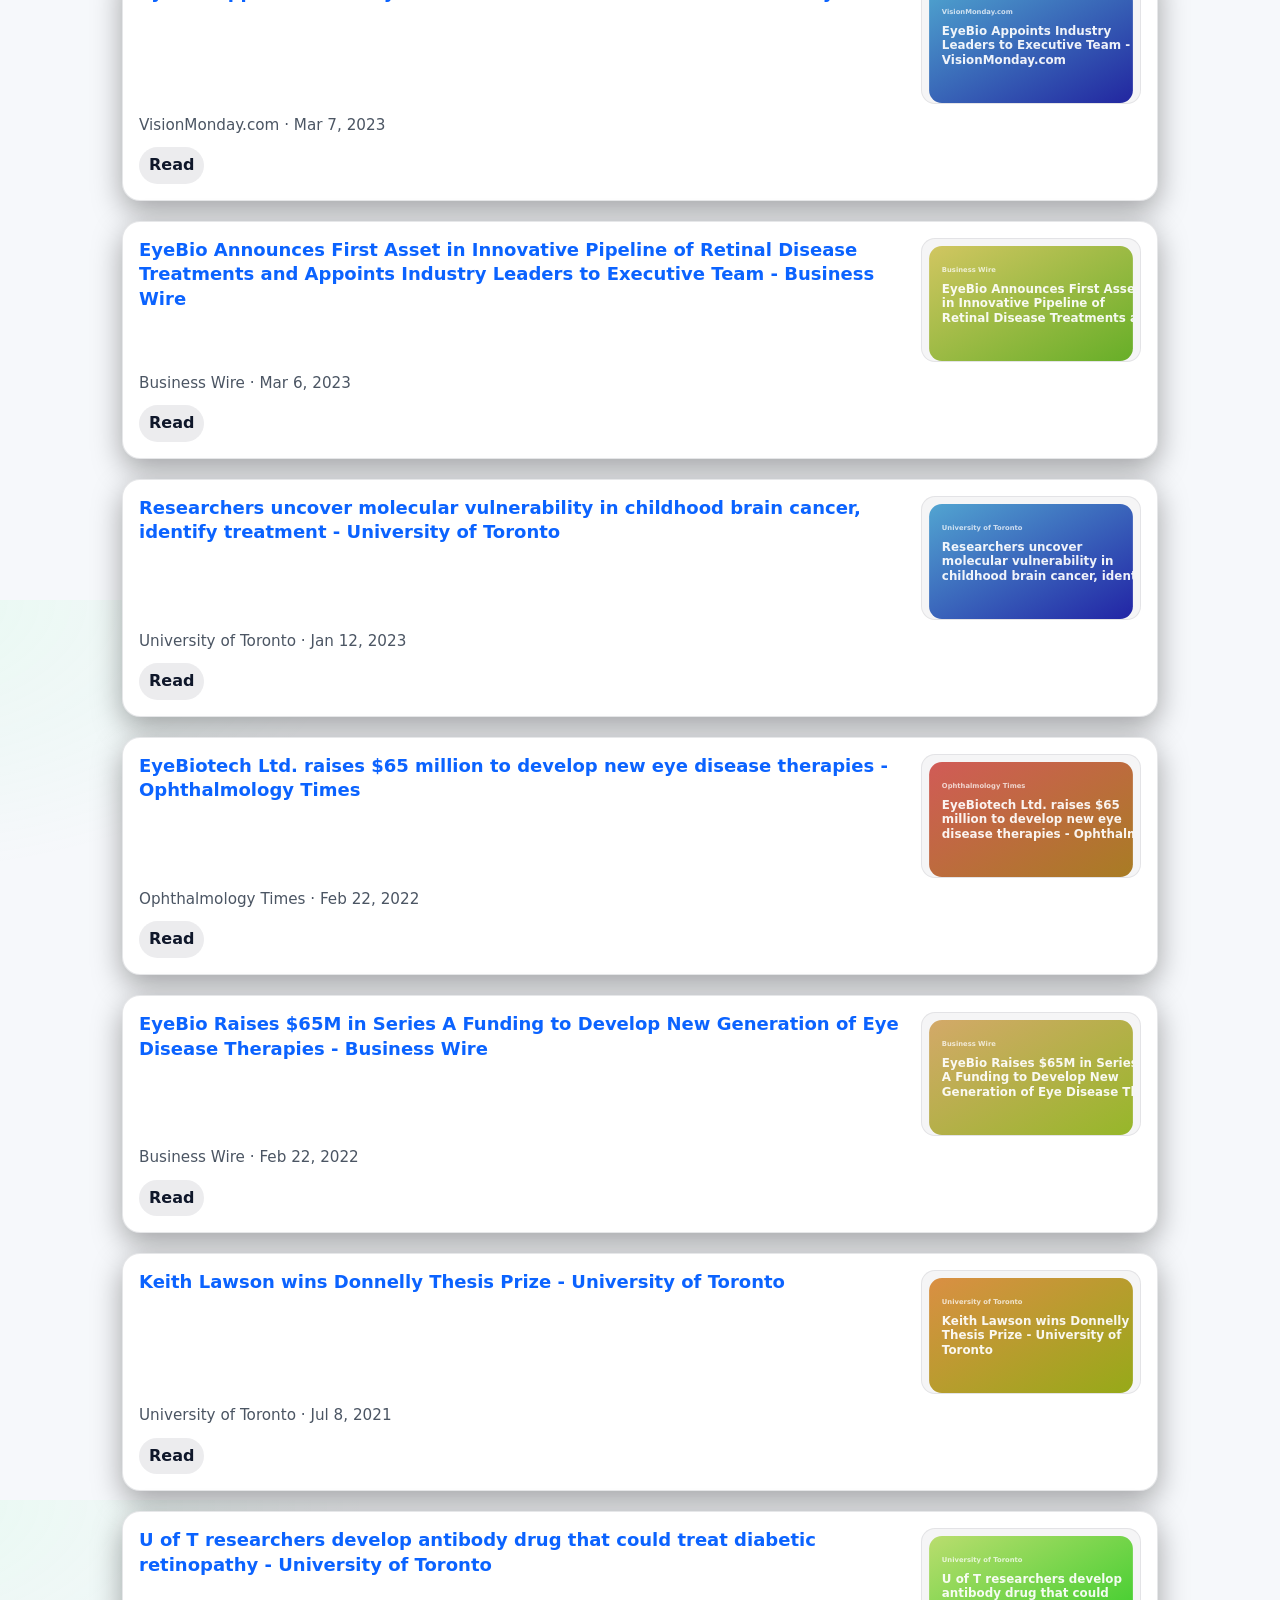
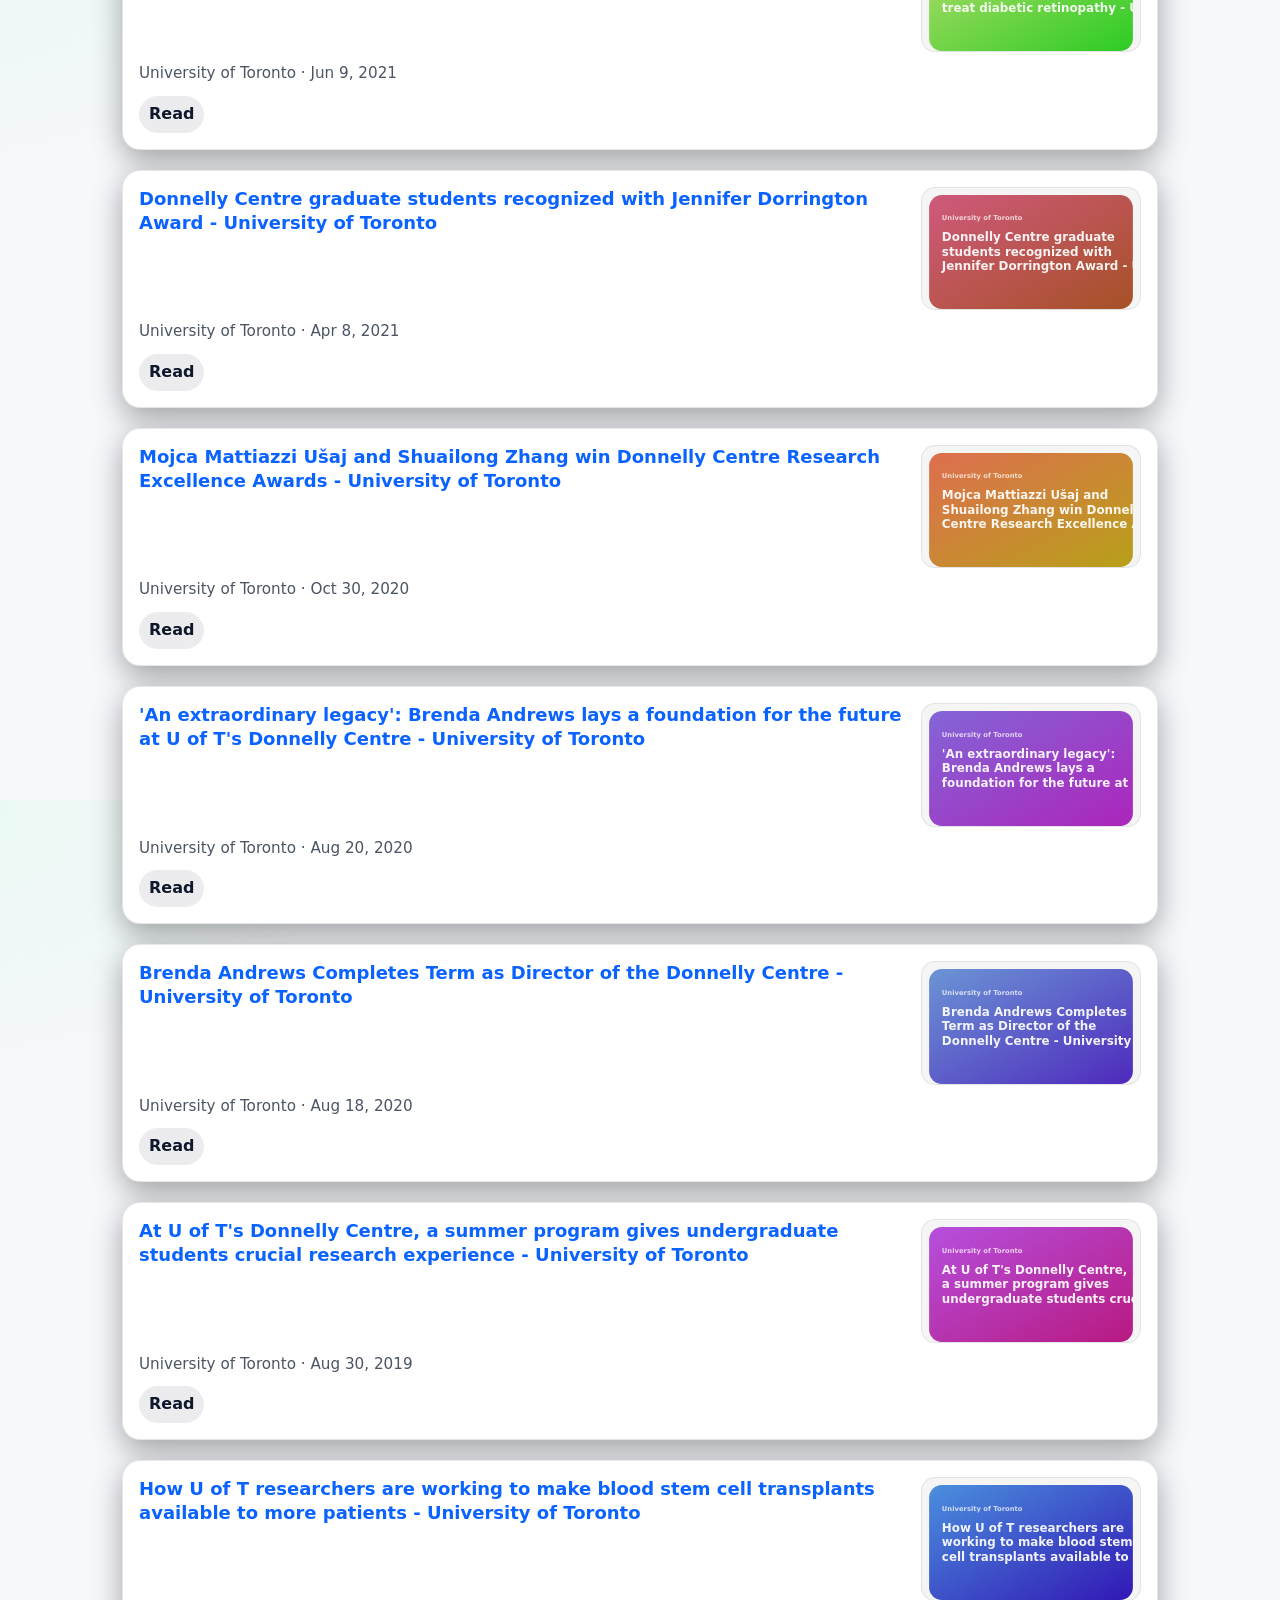
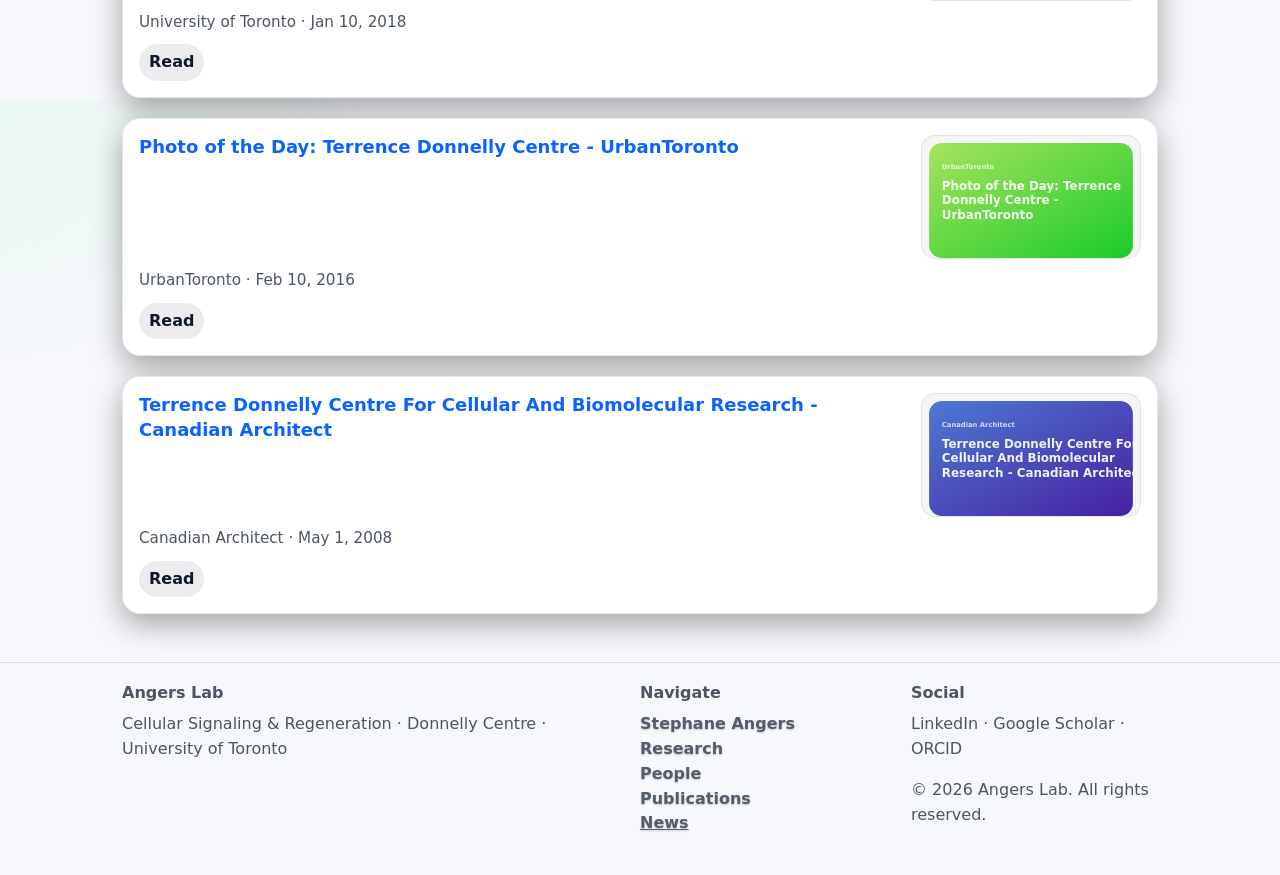
==== commit 576b5f78: "Revert "Redesign lab website and improve navigation and accessibility" This reverts commit b02f96e59" ====
--- a/news.html
+++ b/news.html
@@ -62,18 +62,16 @@
     .footer-grid a{color:var(--muted)}
     @media (max-width:820px){ .footer-grid{grid-template-columns:1fr} }
   </style>
-<link rel="stylesheet" href="assets/css/site.css"/>
-<script defer src="assets/js/site.js"></script>
 </head>
 <body>
   <a class="sr-only" href="#main">Skip to content</a>
-  <header>    <div class="wrap nav">
+  <header>\n    <div class="wrap nav">
       <a aria-label="Angers Lab Home" class="brand" href="index.html">
         <span class="logo">A</span>
         <span>Angers Lab<br/><small>Cellular Signaling &amp; Regeneration</small></span>
       </a>
       <nav>
-        <button class="menu-btn" aria-controls="menu" aria-label="Open menu" onclick="toggleMenu()" aria-expanded="false">☰</button>
+        <button class="menu-btn" aria-label="Open menu" onclick="toggleMenu()" aria-expanded="false">☰</button>
         <ul id="menu">
           <li><a href="index.html">Home</a></li>
           <li><a href="stephane-angers.html">Stephane Angers</a></li>
@@ -81,13 +79,13 @@
           <li><a href="people.html">People</a></li>
           <li><a href="publications.html">Publications</a></li>
           <li><a href="news.html" class="active"><span class="active"></span>News</a></li>
-          <li><a href="index.html#contact">Contact</a></li>
+          <li><a href="#contact">Contact</a></li>
         </ul>
       </nav>
     </div>
   </header>
 
-  <main id="main" tabindex="-1">
+  <main id="main">
     <section class="wrap page-head">
       <span class="chip">Live from the web</span>
       <h1>News</h1>
@@ -117,8 +115,8 @@
         </nav>
       </div>
       <div>
-        <b>PI profiles</b>
-        <p class="mt-1"><a href="https://www.linkedin.com/in/stephane-angers-%F0%9F%87%A8%F0%9F%87%A6-75981a6/">LinkedIn</a> · <a href="https://scholar.google.com/citations?user=6Wa4BbYAAAAJ&amp;hl=en">Google Scholar</a> · <a href="https://orcid.org/0000-0001-7241-9044">ORCID</a></p>
+        <b>Social</b>
+        <p class="mt-1"><a href="#" aria-label="LinkedIn">LinkedIn</a> · <a href="#" aria-label="Google Scholar">Google Scholar</a> · <a href="#" aria-label="ORCID">ORCID</a></p>
         <p class="mt-1">© <span id="year"></span> Angers Lab. All rights reserved.</p>
       </div>
     </div>
